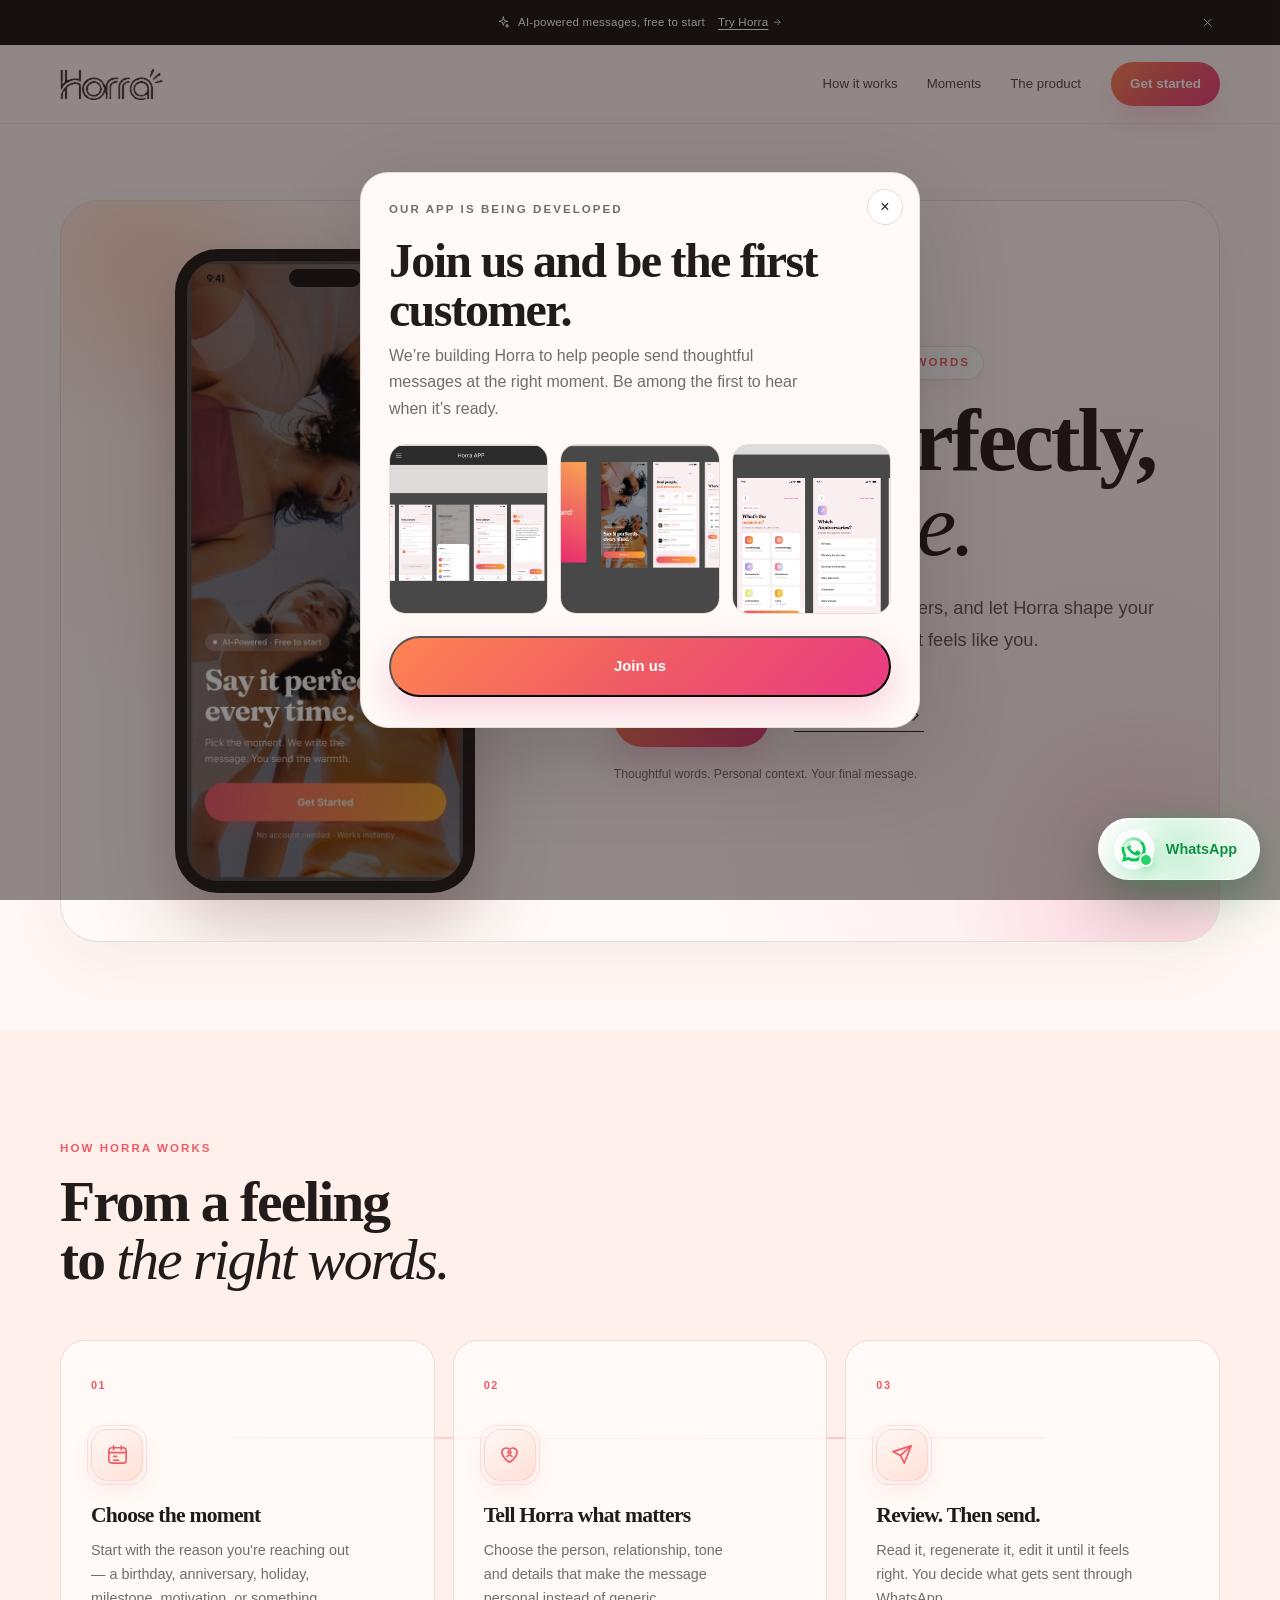
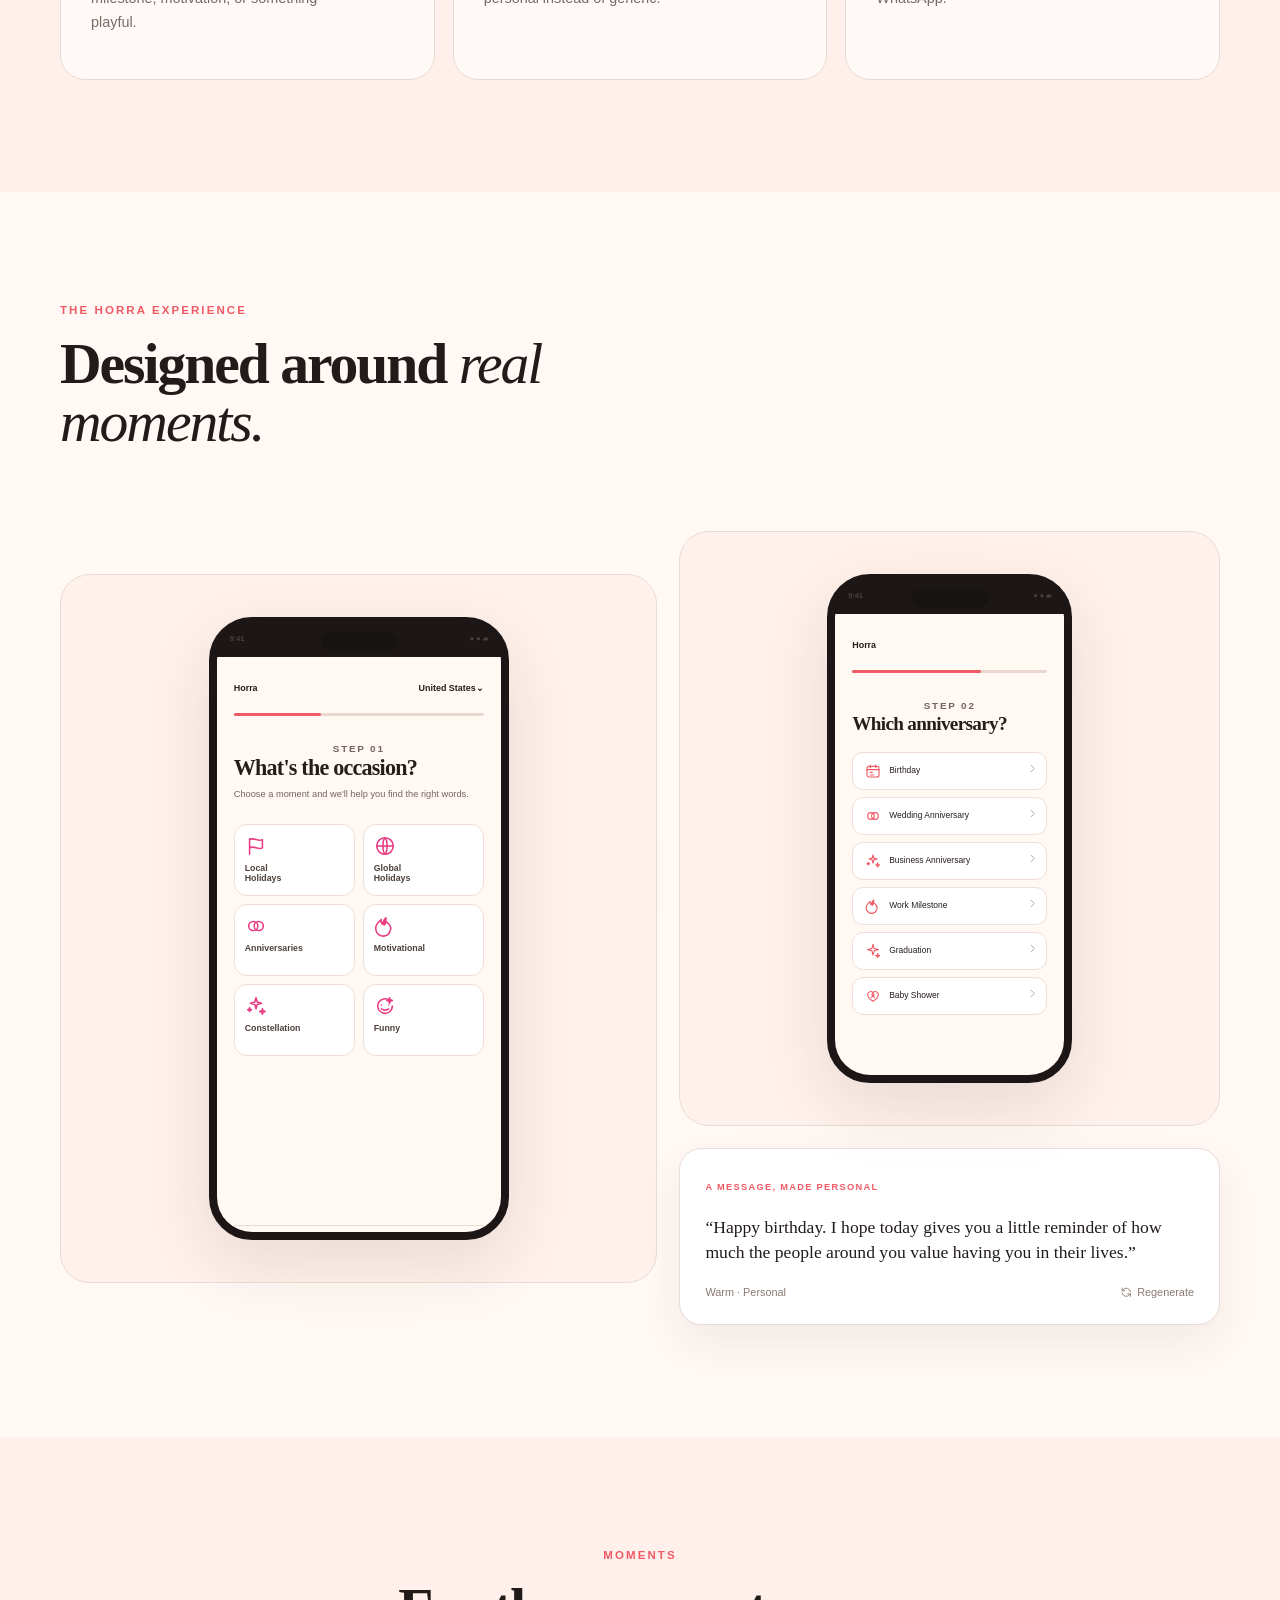
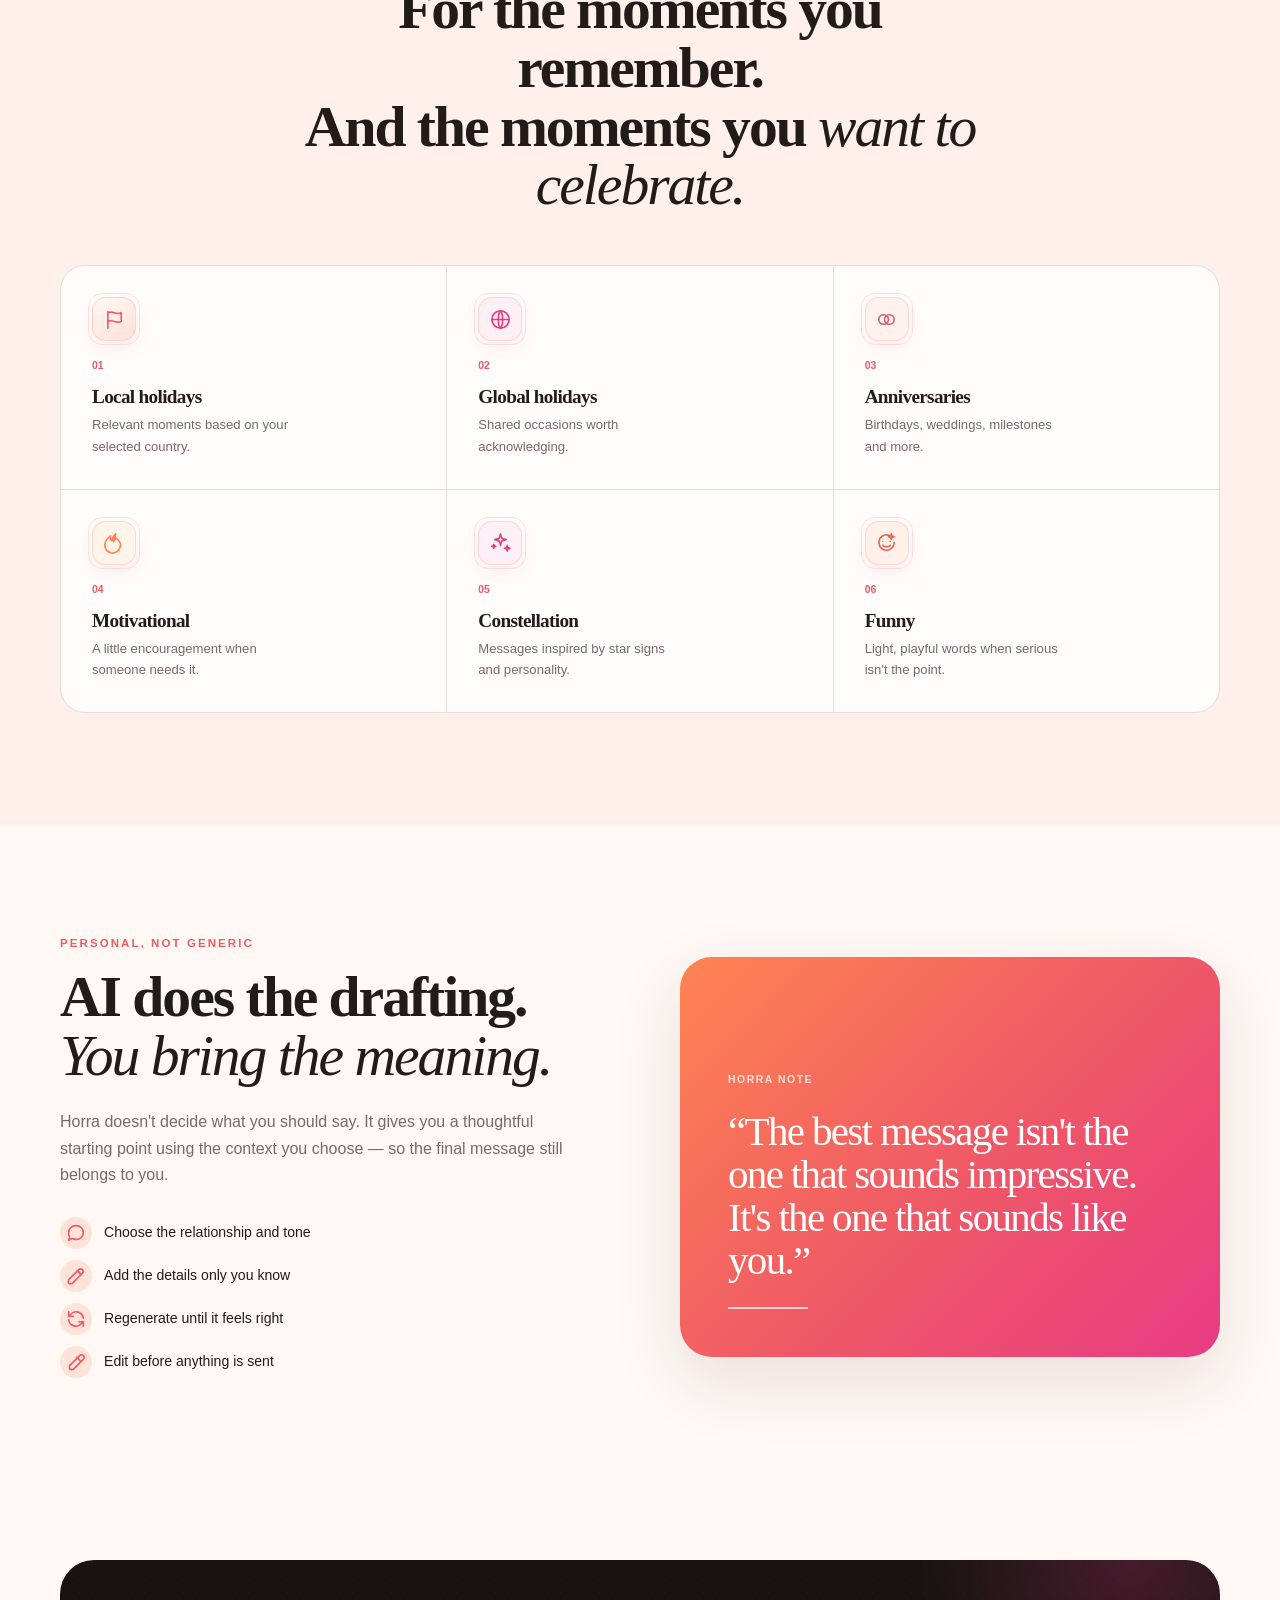
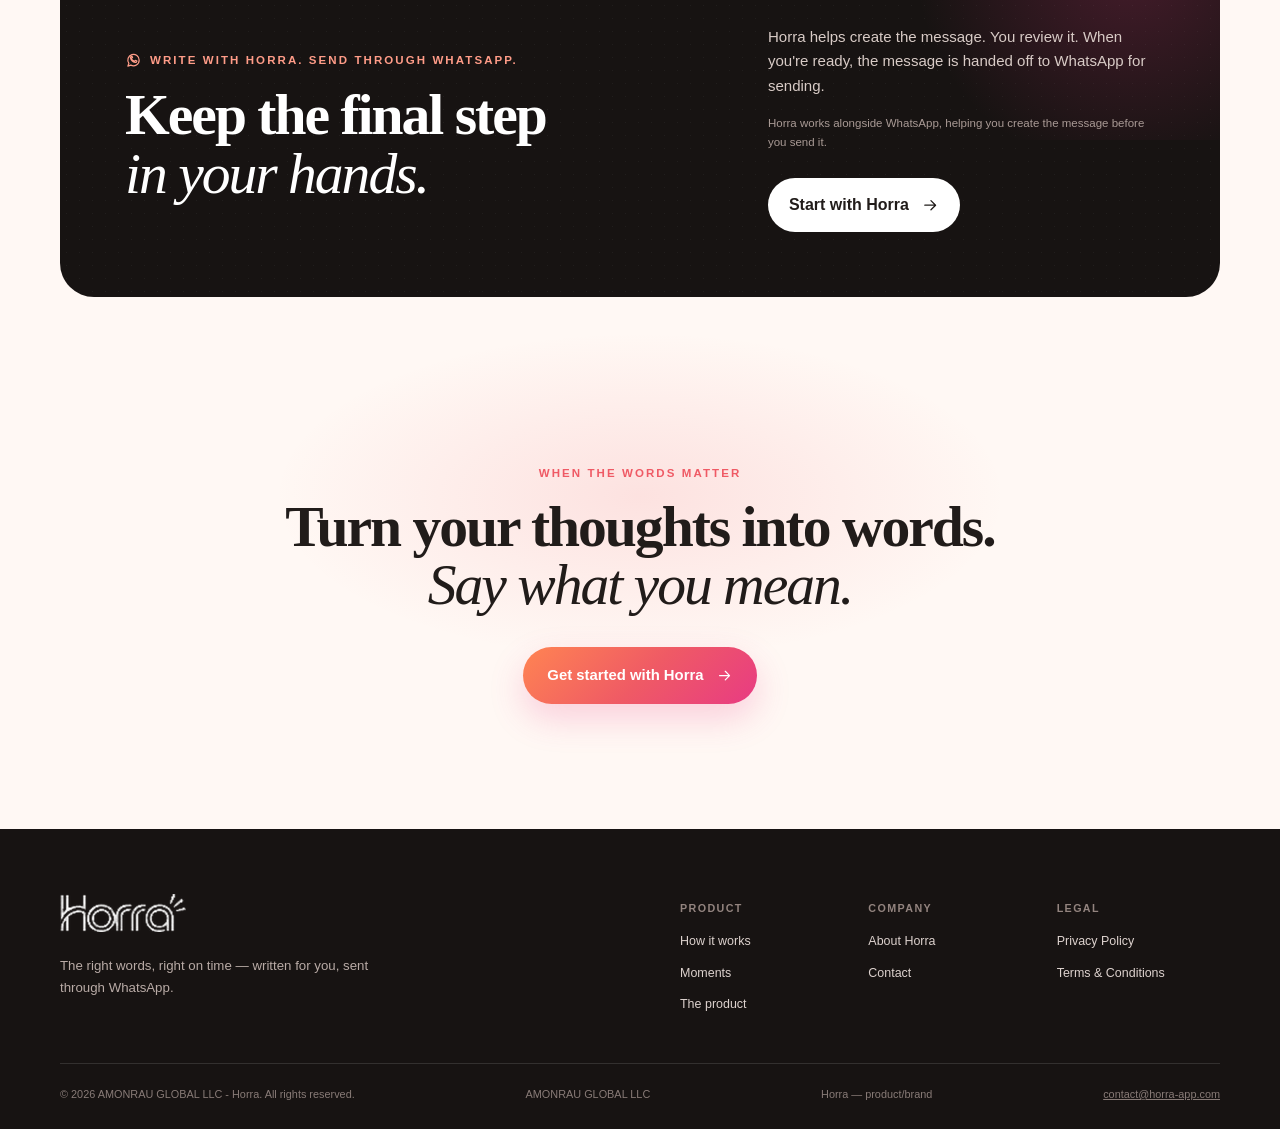
==== index.html @ 06d3b473 "Improve logo image quality" ====
<!doctype html>
<html lang="en">
<head>
  <meta charset="utf-8">
  <meta name="viewport" content="width=device-width, initial-scale=1">
  <title>Horra — Say it perfectly, every time.</title>
  <meta name="description" content="Horra helps you find the right words for meaningful moments. Pick the moment, tell Horra what matters, review your message, and send it through WhatsApp.">
  <meta name="theme-color" content="#fff7f3">
  <meta property="og:title" content="Horra — Say it perfectly, every time.">
  <meta property="og:description" content="Pick the moment. Tell Horra what matters. Get words that feel like you.">
  <meta property="og:type" content="website">
  <meta property="og:url" content="https://horraapp.com/">
  <meta property="og:image" content="https://horraapp.com/assets/horra-hero-screen.jpg">
  <meta property="og:image:alt" content="Horra app preview and brand logo">
  <meta name="twitter:card" content="summary_large_image">
  <meta name="twitter:title" content="Horra — Say it perfectly, every time.">
  <meta name="twitter:description" content="Pick the moment. Tell Horra what matters. Get words that feel like you.">
  <meta name="twitter:image" content="https://horraapp.com/assets/horra-hero-screen.jpg">
  <link rel="canonical" href="https://horraapp.com/">
  <link rel="icon" type="image/png" href="assets/horra-wordmark-dark@4x.png">
  <link rel="apple-touch-icon" href="assets/horra-wordmark-dark@4x.png">
  <link rel="stylesheet" href="styles.css">
</head>
<body>
  <a class="skip-link" href="#main">Skip to content</a>

  <svg class="icon-sprite" aria-hidden="true" focusable="false">
    <symbol id="icon-sparkle" viewBox="0 0 24 24"><path d="m12 2 1.7 6.3L20 10l-6.3 1.7L12 18l-1.7-6.3L4 10l6.3-1.7L12 2Z"/><path d="m19 16 .7 2.3L22 19l-2.3.7L19 22l-.7-2.3L16 19l2.3-.7L19 16Z"/></symbol>
    <symbol id="icon-arrow" viewBox="0 0 24 24"><path d="M5 12h13M13 6l6 6-6 6"/></symbol>
    <symbol id="icon-chevron" viewBox="0 0 24 24"><path d="m9 5 7 7-7 7"/></symbol>
    <symbol id="icon-calendar" viewBox="0 0 24 24"><rect x="3" y="5" width="18" height="16" rx="3"/><path d="M8 3v4M16 3v4M3 10h18M8 14h3M8 18h5"/></symbol>
    <symbol id="icon-heart-user" viewBox="0 0 24 24"><path d="M12 20S4 15.5 4 9.5A4.5 4.5 0 0 1 12 7a4.5 4.5 0 0 1 8 2.5C20 15.5 12 20 12 20Z"/><circle cx="12" cy="10" r="1.5"/><path d="M9.5 14c1.3-1.3 3.7-1.3 5 0"/></symbol>
    <symbol id="icon-send" viewBox="0 0 24 24"><path d="m21 3-7.2 18-3.8-8L2 9l19-6Z"/><path d="M10 13 21 3"/></symbol>
    <symbol id="icon-flag" viewBox="0 0 24 24"><path d="M5 21V4M5 5c5-3 9 3 14 0v9c-5 3-9-3-14 0"/></symbol>
    <symbol id="icon-globe" viewBox="0 0 24 24"><circle cx="12" cy="12" r="9"/><path d="M3 12h18M12 3c3 3 3 15 0 18M12 3c-3 3-3 15 0 18"/></symbol>
    <symbol id="icon-rings" viewBox="0 0 24 24"><circle cx="9" cy="12" r="5"/><circle cx="15" cy="12" r="5"/></symbol>
    <symbol id="icon-flame" viewBox="0 0 24 24"><path d="M13 3c1 4-3 5-2 8 1-1 2-2 2-4 4 3 6 6 5 9a8 8 0 0 1-16-2c0-3 2-6 6-9-1 3 0 4 1 5 1-2 1-4 4-7Z"/></symbol>
    <symbol id="icon-stars" viewBox="0 0 24 24"><path d="m12 3 1.3 4.7L18 9l-4.7 1.3L12 15l-1.3-4.7L6 9l4.7-1.3L12 3ZM19 15l.7 2.3L22 18l-2.3.7L19 21l-.7-2.3L16 18l2.3-.7L19 15ZM5 14l.6 1.4L7 16l-1.4.6L5 18l-.6-1.4L3 16l1.4-.6L5 14Z"/></symbol>
    <symbol id="icon-laugh" viewBox="0 0 24 24"><path d="M20 12a8 8 0 1 1-3-6.2"/><path d="M8 11h.01M16 11h.01M8 15c2 2 6 2 8 0"/><path d="m17 3 .7 2.3L20 6l-2.3.7L17 9l-.7-2.3L14 6l2.3-.7L17 3Z"/></symbol>
    <symbol id="icon-chat" viewBox="0 0 24 24"><path d="M20 11.5a7.5 7.5 0 0 1-8 7.5 8.5 8.5 0 0 1-4-.9L4 20l1.1-3.5A7.4 7.4 0 0 1 4 11.5 7.5 7.5 0 0 1 12 4a7.5 7.5 0 0 1 8 7.5Z"/></symbol>
    <symbol id="icon-pencil" viewBox="0 0 24 24"><path d="m4 16-.8 4.8L8 20l11-11a2.8 2.8 0 0 0-4-4L4 16Z"/><path d="m13.5 6.5 4 4"/></symbol>
    <symbol id="icon-refresh" viewBox="0 0 24 24"><path d="M20 11a8 8 0 0 0-14-4L4 9"/><path d="M4 4v5h5M4 13a8 8 0 0 0 14 4l2-2"/><path d="M20 20v-5h-5"/></symbol>
    <symbol id="icon-edit" viewBox="0 0 24 24"><path d="M5 20h4L20 9a2.8 2.8 0 0 0-4-4L5 16v4Z"/><path d="m13 7 4 4"/></symbol>
    <symbol id="icon-whatsapp" viewBox="0 0 24 24"><path d="M20 11.5a8 8 0 0 1-11.8 7L4 20l1.5-4A8 8 0 1 1 20 11.5Z"/><path d="M9 8.5c.3 2 2.5 4.2 4.5 4.5l1.3-1.2 2 1c-.2 1.3-1.1 2-2.2 2-3.7-.7-6.2-3.2-6.9-6.9 0-1.1.7-2 2-2.2l1 2L9 8.5Z"/></symbol>
    <symbol id="icon-x" viewBox="0 0 24 24"><path d="m6 6 12 12M18 6 6 18"/></symbol>
  </svg>

  <div class="announcement-bar" role="status">
    <div class="announcement-inner"><span><svg class="icon icon-small"><use href="#icon-sparkle"/></svg> AI-powered messages, free to start <a href="#start">Try Horra <svg class="icon icon-tiny"><use href="#icon-arrow"/></svg></a></span><button class="announcement-close" type="button" aria-label="Dismiss announcement"><svg class="icon"><use href="#icon-x"/></svg></button></div>
  </div>

  <header class="site-header">
    <div class="container nav-wrap">
      <a class="brand" href="index.html" aria-label="Horra home">
        <img class="brand-logo brand-logo-dark" src="assets/horra-wordmark-dark.png" srcset="assets/horra-wordmark-dark.png 1x, assets/horra-wordmark-dark@2x.png 2x, assets/horra-wordmark-dark@3x.png 3x, assets/horra-wordmark-dark@4x.png 4x" width="103" height="31" alt="Horra">
      </a>

      <nav class="desktop-nav" aria-label="Primary navigation">
        <a href="#how">How it works</a>
        <a href="#moments">Moments</a>
        <a href="#product">The product</a>
      </nav>

      <a class="button button-small button-primary" href="join.html" data-join-trigger="true">Get started</a>
      <button class="menu-button" type="button" aria-label="Open menu" aria-expanded="false" aria-controls="mobile-menu">
        <span></span><span></span><span></span>
      </button>
    </div>

    <div class="menu-scrim" aria-hidden="true"></div>
    <nav id="mobile-menu" class="mobile-menu" aria-label="Mobile navigation">
      <a href="#how"><svg class="icon"><use href="#icon-calendar"/></svg>How it works</a>
      <a href="#moments"><svg class="icon"><use href="#icon-stars"/></svg>Moments</a>
      <a href="#product"><svg class="icon"><use href="#icon-chat"/></svg>The product</a>
      <a href="about.html"><svg class="icon"><use href="#icon-heart-user"/></svg>About</a>
      <a href="assets/Horra_Privacy_Policy.pdf" target="_blank" rel="noopener" type="application/pdf"><svg class="icon"><use href="#icon-pencil"/></svg>Privacy</a>
      <a href="assets/Horra_Terms_and_Conditions.pdf" target="_blank" rel="noopener" type="application/pdf"><svg class="icon"><use href="#icon-edit"/></svg>Terms</a>
    </nav>
  </header>

  <main id="main">
    <section class="hero section">
      <div class="container hero-banner">
        <div class="hero-banner-screen reveal">
          <div class="hero-screen-wrap">
            <img
              class="hero-screen-image"
              src="assets/horra-hero-screen.jpg"
              alt="Horra app screen showing Say it perfectly, every time."
              width="260"
              height="584"
            >
          </div>
        </div>

        <div class="hero-banner-copy reveal">
          <p class="eyebrow eyebrow-pill"><svg class="icon icon-small"><use href="#icon-sparkle"/></svg>A BETTER WAY TO FIND THE RIGHT WORDS</p>
          <h1>Say it perfectly,<br><em>every time.</em></h1>
          <p class="hero-lede">Choose the moment, share what matters, and let Horra shape your thoughts into a personal message that feels like you.</p>
          <div class="hero-actions" id="start">
            <a class="button button-primary button-large" href="join.html" data-join-trigger="true">Get started <svg class="icon"><use href="#icon-arrow"/></svg></a>
            <a class="text-link" href="#how">See how it works <svg class="icon"><use href="#icon-chevron"/></svg></a>
          </div>
          <p class="microcopy">Thoughtful words. Personal context. Your final message.</p>
        </div>
      </div>
    </section>
<section id="how" class="how section section-soft">
      <div class="container">
        <div class="section-heading">
          <p class="eyebrow">HOW HORRA WORKS</p>
          <h2>From a feeling<br>to <em>the right words.</em></h2>
        </div>

        <div class="steps">
          <article class="step-card">
            <span class="step-number">01</span>
            <div class="step-icon"><svg class="icon"><use href="#icon-calendar"/></svg></div>
            <h3>Choose the moment</h3>
            <p>Start with the reason you're reaching out — a birthday, anniversary, holiday, milestone, motivation, or something playful.</p>
          </article>
          <article class="step-card">
            <span class="step-number">02</span>
            <div class="step-icon"><svg class="icon"><use href="#icon-heart-user"/></svg></div>
            <h3>Tell Horra what matters</h3>
            <p>Choose the person, relationship, tone and details that make the message personal instead of generic.</p>
          </article>
          <article class="step-card">
            <span class="step-number">03</span>
            <div class="step-icon"><svg class="icon"><use href="#icon-send"/></svg></div>
            <h3>Review. Then send.</h3>
            <p>Read it, regenerate it, edit it until it feels right. You decide what gets sent through WhatsApp.</p>
          </article>
        </div>
      </div>
    </section>

    <section id="product" class="product section">
      <div class="container">
        <div class="product-intro">
          <div>
            <p class="eyebrow">THE HORRA EXPERIENCE</p>
            <h2>Designed around <em>real moments.</em></h2>
          </div>
         
        </div>

        <div class="product-showcase">
          <div class="device-card device-card-large">
            <div class="phone phone-showcase">
              <div class="phone-top"><span>9:41</span><span>● ● ▰</span></div>
              <div class="app-screen">
                <div class="app-bar"><span>Horra</span><span>United States⌄</span></div>
                <div class="screen-progress"><i></i></div>
                <p class="screen-kicker">STEP 01</p>
                <h3>What's the occasion?</h3>
                <p class="screen-muted">Choose a moment and we'll help you find the right words.</p>
                <div class="occasion-grid">
                  <div><svg class="icon"><use href="#icon-flag"/></svg><strong>Local<br>Holidays</strong></div>
                  <div><svg class="icon"><use href="#icon-globe"/></svg><strong>Global<br>Holidays</strong></div>
                  <div><svg class="icon"><use href="#icon-rings"/></svg><strong>Anniversaries</strong></div>
                  <div><svg class="icon"><use href="#icon-flame"/></svg><strong>Motivational</strong></div>
                  <div><svg class="icon"><use href="#icon-stars"/></svg><strong>Constellation</strong></div>
                  <div><svg class="icon"><use href="#icon-laugh"/></svg><strong>Funny</strong></div>
                </div>
                <div class="app-bottom"><span>Messages</span><span>Reminders</span></div>
              </div>
            </div>
          </div>

          <div class="device-column">
            <div class="device-card">
              <div class="phone phone-small">
                <div class="phone-top"><span>9:41</span><span>● ● ▰</span></div>
                <div class="app-screen">
                  <div class="app-bar"><span>Horra</span></div>
                  <div class="screen-progress"><i style="width:66%"></i></div>
                  <p class="screen-kicker">STEP 02</p>
                  <h3>Which anniversary?</h3>
                  <div class="choice-list">
                    <div><span><svg class="icon"><use href="#icon-calendar"/></svg></span>Birthday <b><svg class="icon"><use href="#icon-chevron"/></svg></b></div>
                    <div><span><svg class="icon"><use href="#icon-rings"/></svg></span>Wedding Anniversary <b><svg class="icon"><use href="#icon-chevron"/></svg></b></div>
                    <div><span><svg class="icon"><use href="#icon-stars"/></svg></span>Business Anniversary <b><svg class="icon"><use href="#icon-chevron"/></svg></b></div>
                    <div><span><svg class="icon"><use href="#icon-flame"/></svg></span>Work Milestone <b><svg class="icon"><use href="#icon-chevron"/></svg></b></div>
                    <div><span><svg class="icon"><use href="#icon-sparkle"/></svg></span>Graduation <b><svg class="icon"><use href="#icon-chevron"/></svg></b></div>
                    <div><span><svg class="icon"><use href="#icon-heart-user"/></svg></span>Baby Shower <b><svg class="icon"><use href="#icon-chevron"/></svg></b></div>
                  </div>
                </div>
              </div>
            </div>

            <div class="message-card">
              <span class="message-label">A MESSAGE, MADE PERSONAL</span>
              <p>“Happy birthday. I hope today gives you a little reminder of how much the people around you value having you in their lives.”</p>
              <div class="message-footer"><span>Warm · Personal</span><button type="button" aria-label="Regenerate message"><svg class="icon"><use href="#icon-refresh"/></svg> Regenerate</button></div>
            </div>
          </div>
        </div>
      </div>
    </section>

    <section id="moments" class="moments section section-soft">
      <div class="container">
        <div class="section-heading centered">
          <p class="eyebrow">MOMENTS</p>
          <h2>For the moments you remember.<br>And the moments you <em>want to celebrate.</em></h2>
        </div>
        <div class="moment-grid">
          <article class="moment-card"><div class="moment-icon"><svg class="icon"><use href="#icon-flag"/></svg></div><span>01</span><h3>Local holidays</h3><p>Relevant moments based on your selected country.</p></article>
          <article class="moment-card"><div class="moment-icon"><svg class="icon"><use href="#icon-globe"/></svg></div><span>02</span><h3>Global holidays</h3><p>Shared occasions worth acknowledging.</p></article>
          <article class="moment-card"><div class="moment-icon"><svg class="icon"><use href="#icon-rings"/></svg></div><span>03</span><h3>Anniversaries</h3><p>Birthdays, weddings, milestones and more.</p></article>
          <article class="moment-card"><div class="moment-icon"><svg class="icon"><use href="#icon-flame"/></svg></div><span>04</span><h3>Motivational</h3><p>A little encouragement when someone needs it.</p></article>
          <article class="moment-card"><div class="moment-icon"><svg class="icon"><use href="#icon-stars"/></svg></div><span>05</span><h3>Constellation</h3><p>Messages inspired by star signs and personality.</p></article>
          <article class="moment-card"><div class="moment-icon"><svg class="icon"><use href="#icon-laugh"/></svg></div><span>06</span><h3>Funny</h3><p>Light, playful words when serious isn't the point.</p></article>
        </div>
      </div>
    </section>

    <section class="personal section">
      <div class="container personal-grid">
        <div class="personal-copy">
          <p class="eyebrow">PERSONAL, NOT GENERIC</p>
          <h2>AI does the drafting.<br><em>You bring the meaning.</em></h2>
          <p>Horra doesn't decide what you should say. It gives you a thoughtful starting point using the context you choose — so the final message still belongs to you.</p>
          <ul class="check-list">
            <li><svg class="icon"><use href="#icon-chat"/></svg>Choose the relationship and tone</li>
            <li><svg class="icon"><use href="#icon-pencil"/></svg>Add the details only you know</li>
            <li><svg class="icon"><use href="#icon-refresh"/></svg>Regenerate until it feels right</li>
            <li><svg class="icon"><use href="#icon-edit"/></svg>Edit before anything is sent</li>
          </ul>
        </div>
        <div class="quote-card">
          <span>HORRA NOTE</span>
          <blockquote>“The best message isn't the one that sounds impressive. It's the one that sounds like you.”</blockquote>
          <div class="quote-line"></div>
        </div>
      </div>
    </section>

    <section class="whatsapp section">
      <div class="container whatsapp-card">
        <div>
          <p class="eyebrow"><svg class="icon icon-small"><use href="#icon-whatsapp"/></svg>WRITE WITH HORRA. SEND THROUGH WHATSAPP.</p>
          <h2>Keep the final step<br><em>in your hands.</em></h2>
        </div>
        <div class="whatsapp-copy">
          <p>Horra helps create the message. You review it. When you're ready, the message is handed off to WhatsApp for sending.</p>
          <p class="small-note">Horra works alongside WhatsApp, helping you create the message before you send it.</p>
          <a class="button button-light" href="#start">Start with Horra <svg class="icon"><use href="#icon-arrow"/></svg></a>
        </div>
      </div>
    </section>
<section class="final-cta section">
      <div class="container">
        <p class="eyebrow">WHEN THE WORDS MATTER</p>
        <h2>Turn your thoughts into words.<br><em>Say what you mean.</em></h2>
        <a class="button button-primary button-large" href="join.html" data-join-trigger="true">Get started with Horra <svg class="icon"><use href="#icon-arrow"/></svg></a>
      </div>
    </section>
  </main>

  <div class="welcome-modal" aria-hidden="true">
    <div class="welcome-modal-panel" role="dialog" aria-modal="true" aria-labelledby="welcome-title">
      <button class="welcome-modal-close" type="button" aria-label="Close welcome popup">×</button>
      <p class="eyebrow">OUR APP IS BEING DEVELOPED</p>
      <h2 id="welcome-title">Join us and be the first customer.</h2>
      <p class="welcome-copy">We’re building Horra to help people send thoughtful messages at the right moment. Be among the first to hear when it’s ready.</p>
      <div class="welcome-gallery" aria-label="Horra app previews">
        <img src="assets/horra1.jpeg" alt="Horra app preview 1">
        <img src="assets/horra2.jpeg" alt="Horra app preview 2">
        <img src="assets/horra3.jpeg" alt="Horra app preview 3">
      </div>
      <button class="button button-primary button-large welcome-join-button" type="button">Join us</button>
    </div>
  </div>

  <div class="join-modal" aria-hidden="true">
    <div class="join-modal-panel" role="dialog" aria-modal="true" aria-labelledby="join-title">
      <button class="join-modal-close" type="button" aria-label="Close join form">×</button>
      <p class="eyebrow">JOIN US</p>
      <h2 id="join-title">Be the first to know</h2>
      <p>We will keep you informed as a Horra customer.</p>
      <form class="join-form" method="post">
        <div class="field-group">
          <label for="join-name">Name</label>
          <input id="join-name" name="name" type="text" placeholder="Your full name" required>
        </div>
        <div class="field-group">
          <label for="join-phone">Phone number</label>
          <input id="join-phone" name="phone" type="tel" placeholder="Your phone number" required>
        </div>
        <div class="field-group">
          <label for="join-message">Message</label>
          <textarea id="join-message" name="message" placeholder="Tell us what you'd like to know..." required></textarea>
        </div>
        <button class="button button-primary button-large join-submit" type="submit">Join us</button>
      </form>
      <div class="join-success" aria-live="polite"></div>
    </div>
  </div>

  <footer class="site-footer">
    <div class="container footer-top">
      <div class="footer-brand">
        <a class="brand brand-footer" href="index.html"><img class="brand-logo brand-logo-white" src="assets/horra-wordmark-white.png" srcset="assets/horra-wordmark-white.png 1x, assets/horra-wordmark-white@2x.png 2x, assets/horra-wordmark-white@3x.png 3x, assets/horra-wordmark-white@4x.png 4x" width="126" height="38" alt="Horra"></a>
        <p>The right words, right on time — written for you, sent through WhatsApp.</p>
      </div>
      <div class="footer-links">
        <div><b>Product</b><a href="#how">How it works</a><a href="#moments">Moments</a><a href="#product">The product</a></div>
        <div><b>Company</b><a href="about.html">About Horra</a><a href="contact.html">Contact</a></div>
        <div><b>Legal</b><a href="assets/Horra_Privacy_Policy.pdf" target="_blank" rel="noopener" type="application/pdf">Privacy Policy</a><a href="assets/Horra_Terms_and_Conditions.pdf" target="_blank" rel="noopener" type="application/pdf">Terms & Conditions</a></div>
      </div>
    </div>
    <div class="container footer-bottom">
      <span>© 2026 AMONRAU GLOBAL LLC - Horra. All rights reserved.</span>
      <span>AMONRAU GLOBAL LLC</span>
      <span>Horra — product/brand</span>
      <span><a href="mailto:contact@horra-app.com">contact@horra-app.com</a></span>
    </div>
  </footer>

  <script src="script.js"></script>
  <script src="whatsapp-button.js"></script>
</body>
</html>
---- styles.css ----
:root{
  --ink:#211c1a;
  --muted:#766b67;
  --cream:#fff8f4;
  --cream-2:#fff0eb;
  --paper:#fffdfb;
  --line:#eadbd4;
  --coral:#ef5a65;
  --pink:#e83b83;
  --orange:#ff8452;
  --deep:#171312;
  --serif:"Fraunces", Georgia, serif;
  --sans:"Inter", Arial, sans-serif;
  --display:"Poppins", Arial, sans-serif;
  --grad:linear-gradient(135deg,#ff8452 0%,#ef5a65 52%,#e83b83 100%);
  --shadow:0 24px 70px rgba(67,39,30,.11);
}
*{box-sizing:border-box}
html{scroll-behavior:smooth;overflow-x:clip}
body{margin:0;background:var(--cream);color:var(--ink);font-family:var(--sans);line-height:1.65;-webkit-font-smoothing:antialiased;overflow-x:hidden}
body.menu-open{overflow:hidden}
a{color:inherit}
button{font:inherit}
.container{width:min(1160px,calc(100% - 44px));margin:0 auto}
.section{padding:112px 0}
.eyebrow{margin:0 0 17px;color:var(--coral);font:600 .72rem/1.2 var(--display);letter-spacing:.18em}
h1,h2,h3{font-family:var(--serif);letter-spacing:-.035em}
h1,h2,p{margin-top:0}
h1{font-size:clamp(3.4rem,7vw,6.8rem);line-height:.95;font-weight:600;margin-bottom:28px}
h2{font-size:clamp(2.5rem,4.5vw,4.6rem);line-height:1.02;font-weight:600;margin-bottom:24px}
h3{font-size:1.35rem;line-height:1.1}
em{font-style:italic;font-weight:500}
.button{display:inline-flex;align-items:center;justify-content:center;gap:12px;border-radius:999px;text-decoration:none;font-weight:650;transition:transform .2s ease,box-shadow .2s ease}
.button:hover{transform:translateY(-2px)}
.button-primary{background:var(--grad);color:#fff;box-shadow:0 14px 35px rgba(232,59,131,.22)}
.button-small{padding:11px 19px;font-size:.84rem}
.button-large{padding:16px 24px;font-size:.93rem}
.button-light{background:#fff;color:var(--ink);padding:14px 21px;margin-top:14px}
.text-link{font-size:.9rem;text-decoration:none;border-bottom:1px solid var(--ink);padding-bottom:2px}
.microcopy{font-size:.76rem;color:var(--muted);margin-top:17px}

.site-header{position:sticky;top:0;z-index:50;background:rgba(255,248,244,.88);backdrop-filter:blur(16px);border-bottom:1px solid rgba(234,219,212,.7)}
.nav-wrap{height:78px;display:flex;align-items:center;justify-content:space-between;gap:30px}
.brand{display:inline-flex;align-items:center;gap:9px;text-decoration:none;font:700 1.25rem var(--display);letter-spacing:-.02em}
.brand-mark{width:29px;height:29px;border-radius:10px;background:var(--grad);display:grid;place-items:center;color:#fff;font:700 .9rem var(--display)}
.desktop-nav{display:flex;gap:29px;margin-left:auto}
.desktop-nav a,.mobile-menu a{font-size:.83rem;text-decoration:none;color:#554a46}
.desktop-nav a:hover{color:var(--pink)}
.menu-button{display:none;border:0;background:none;padding:7px;cursor:pointer}
.menu-button span{display:block;width:23px;height:2px;background:var(--ink);margin:4px}
.mobile-menu{display:none;padding:12px 22px 20px;border-top:1px solid var(--line)}
.mobile-menu a{display:block;padding:12px 0}

.hero{padding-top:95px;padding-bottom:105px;overflow:hidden}
.hero-grid{display:grid;grid-template-columns:1.02fr .98fr;gap:70px;align-items:center}
.hero-lede{font-size:1.14rem;line-height:1.75;max-width:580px;color:#615652}
.hero-actions{display:flex;align-items:center;gap:25px;flex-wrap:wrap;margin-top:32px}
.hero-visual{min-height:570px;position:relative;display:grid;place-items:center}
.phone{width:280px;aspect-ratio:9/18.7;border:8px solid #1c1716;border-radius:43px;background:#1c1716;box-shadow:var(--shadow);overflow:hidden;position:relative}
.phone:before{content:"";position:absolute;z-index:3;top:7px;left:50%;transform:translateX(-50%);width:76px;height:19px;border-radius:20px;background:#171312}
.phone-top{height:32px;padding:9px 13px 0;display:flex;justify-content:space-between;color:#4d403b;font:600 .46rem var(--sans);position:relative;z-index:4}
.app-screen{height:100%;background:#fff8f3;color:#251d1a;padding:18px 17px;position:relative}
.app-welcome{background:linear-gradient(180deg,#fff6f2,#ffe7df)}
.app-logo{width:43px;height:43px;border-radius:15px;background:var(--grad);color:#fff;display:grid;place-items:center;font:700 1.1rem var(--display);margin:16px auto 25px}
.screen-kicker{font:700 .48rem var(--display);letter-spacing:.18em;color:#a16b62;margin:0 0 8px;text-align:center}
.app-screen h2{font:600 1.5rem/1.05 var(--serif);letter-spacing:-.04em;text-align:center;margin:0 0 10px}
.app-screen p{font-size:.62rem;line-height:1.55;text-align:center;color:#766560;margin:0 auto}
.screen-photo-placeholder{height:150px;margin:21px -1px 15px;border-radius:25px;position:relative;overflow:hidden;background:linear-gradient(135deg,#ffd6c8,#f6a4a7 52%,#d8748e)}
.photo-shape{position:absolute;border-radius:50%;filter:blur(.2px)}
.photo-one{width:145px;height:145px;background:#f7c8b1;left:34px;top:34px;box-shadow:35px -15px 0 #d88989}
.photo-two{width:70px;height:70px;background:#f8dfc8;right:25px;top:27px}
.photo-caption{position:absolute;bottom:10px;left:12px;color:#fff;font-size:.46rem;letter-spacing:.08em;text-transform:uppercase}
.app-button{width:100%;border:0;background:var(--grad);color:#fff;border-radius:999px;padding:11px;font-size:.64rem;font-weight:700;margin-bottom:7px}
.app-welcome small{display:block;text-align:center;color:#9b8179;font-size:.46rem}
.float-note{position:absolute;background:#fff;border:1px solid var(--line);box-shadow:0 14px 35px rgba(67,39,30,.1);border-radius:14px;padding:11px 13px;font:700 .62rem var(--display);color:var(--coral)}
.float-note span{display:block;color:#766b67;font:500 .66rem var(--sans);margin-top:2px}
.note-one{left:4%;top:19%}.note-two{right:0;bottom:18%}

.statement{padding-top:95px;padding-bottom:95px;border-top:1px solid var(--line);border-bottom:1px solid var(--line)}
.statement-grid{display:grid;grid-template-columns:1.2fr .8fr;gap:80px;align-items:end}
.statement h2{font-size:clamp(2.4rem,4vw,4.15rem)}
.statement-copy{color:var(--muted);font-size:1.02rem;max-width:430px;margin:0 0 8px}

.section-soft{background:var(--cream-2)}
.section-heading{max-width:690px;margin-bottom:50px}
.section-heading.centered{text-align:center;margin-left:auto;margin-right:auto}
.steps{display:grid;grid-template-columns:repeat(3,1fr);gap:18px}
.step-card{background:rgba(255,253,251,.78);border:1px solid var(--line);border-radius:25px;padding:30px;min-height:300px;position:relative;transition:transform .2s ease,box-shadow .2s ease}
.step-card:hover{transform:translateY(-4px);box-shadow:0 20px 45px rgba(67,39,30,.08)}
.step-number{font:600 .68rem var(--display);letter-spacing:.14em;color:var(--coral)}
.step-icon{width:45px;height:45px;border-radius:15px;background:#fff1ec;display:grid;place-items:center;color:var(--pink);font-size:1.25rem;margin:38px 0 23px}
.step-card h3{margin:0 0 12px}.step-card p{color:var(--muted);font-size:.9rem;max-width:33ch}

.product-intro{display:grid;grid-template-columns:1fr .65fr;gap:80px;align-items:end;margin-bottom:55px}
.product-intro>p{color:var(--muted);font-size:.93rem;max-width:410px;margin-bottom:9px}
.product-showcase{display:grid;grid-template-columns:1.05fr .95fr;gap:22px;align-items:center}
.device-card{background:#fff1eb;border:1px solid var(--line);border-radius:30px;padding:42px;display:grid;place-items:center}
.device-card-large{min-height:690px}
.phone-showcase{width:300px}
.app-bar{display:flex;justify-content:space-between;align-items:center;font:700 .56rem var(--display);margin:8px 0 20px}
.screen-progress{height:3px;background:#ead8d0;border-radius:4px;margin-bottom:25px}
.screen-progress i{display:block;height:100%;width:35%;background:var(--coral);border-radius:4px}
.app-screen h3{text-align:left;font-size:1.38rem;margin:0 0 7px}
.screen-muted{text-align:left!important;font-size:.58rem!important;margin:0!important}
.occasion-grid{display:grid;grid-template-columns:1fr 1fr;gap:8px;margin-top:22px}
.occasion-grid div{min-height:72px;background:#fff;border:1px solid #f0dfd8;border-radius:13px;padding:10px;font-size:1rem;color:var(--pink)}
.occasion-grid strong{display:block;font:600 .55rem/1.15 var(--display);color:#4e403b;margin-top:6px}
.app-bottom{position:absolute;left:17px;right:17px;bottom:18px;border-top:1px solid #eadbd4;padding-top:11px;display:flex;justify-content:space-around;font:600 .48rem var(--display);color:#806e68}
.device-column{display:grid;gap:22px}
.phone-small{width:245px}
.phone-small .app-screen h3{font-size:1.2rem}
.choice-list{margin-top:17px;display:grid;gap:7px}
.choice-list div{background:#fff;border:1px solid #efdfd8;border-radius:11px;padding:10px 9px;font-size:.53rem;display:grid;grid-template-columns:22px 1fr 10px;align-items:center;gap:5px}
.choice-list span{font-size:.85rem}.choice-list b{color:#aa9188}
.message-card{background:#fff;border:1px solid var(--line);border-radius:22px;padding:23px 25px;box-shadow:0 18px 45px rgba(67,39,30,.07)}
.message-label{font:700 .58rem var(--display);letter-spacing:.14em;color:var(--coral)}
.message-card p{font:500 1.1rem/1.45 var(--serif);margin:16px 0 18px}
.message-footer{display:flex;justify-content:space-between;color:#8b7a73;font-size:.68rem}

.moment-grid{display:grid;grid-template-columns:repeat(3,1fr);gap:1px;background:var(--line);border:1px solid var(--line);overflow:hidden;border-radius:25px}
.moment-grid article{background:var(--paper);padding:31px;min-height:190px}
.moment-grid span{font:700 .65rem var(--display);color:var(--coral)}
.moment-grid h3{margin:28px 0 7px;font-size:1.2rem}
.moment-grid p{margin:0;color:var(--muted);font-size:.82rem;max-width:28ch}

.personal-grid{display:grid;grid-template-columns:1fr 1fr;gap:80px;align-items:center}
.personal-copy>p:not(.eyebrow){color:var(--muted);max-width:520px}
.check-list{list-style:none;padding:0;margin:28px 0 0;display:grid;gap:11px}
.check-list li{font-size:.88rem;display:flex;gap:12px;align-items:center}
.check-list li:before{content:"✓";width:22px;height:22px;border-radius:50%;display:grid;place-items:center;background:#ffe2d8;color:var(--coral);font-size:.7rem}
.quote-card{background:var(--grad);color:#fff;border-radius:32px;padding:48px;min-height:400px;display:flex;flex-direction:column;justify-content:flex-end;box-shadow:var(--shadow)}
.quote-card span{font:700 .65rem var(--display);letter-spacing:.15em;opacity:.78}
.quote-card blockquote{font:500 clamp(1.9rem,3.2vw,3.1rem)/1.05 var(--serif);letter-spacing:-.04em;margin:25px 0}
.quote-line{width:80px;height:2px;background:rgba(255,255,255,.7)}

.whatsapp{padding-top:70px;padding-bottom:70px}
.whatsapp-card{background:var(--deep);color:#fff;border-radius:34px;padding:65px;display:grid;grid-template-columns:1fr .7fr;gap:90px;align-items:center}
.whatsapp-card .eyebrow{color:#ff9c88}
.whatsapp-card h2{margin-bottom:0}
.whatsapp-copy p{color:#d8cbc6;font-size:.94rem}
.whatsapp-copy .small-note{font-size:.72rem;color:#a99a95}
.trust-grid{display:grid;grid-template-columns:1fr .85fr;gap:100px;align-items:start}
.trust-points{display:grid;border-top:1px solid var(--line)}
.trust-points div{padding:20px 0;border-bottom:1px solid var(--line);display:grid;gap:4px}
.trust-points strong{font-family:var(--serif);font-size:1.18rem}.trust-points span{font-size:.8rem;color:var(--muted)}
.final-cta{text-align:center;padding-top:100px;padding-bottom:125px}
.final-cta h2{max-width:800px;margin:0 auto 32px}

.site-footer{background:var(--deep);color:#fff;padding:65px 0 25px}
.footer-top{display:grid;grid-template-columns:1fr 1fr;gap:80px;padding-bottom:48px;border-bottom:1px solid rgba(255,255,255,.12)}
.brand-footer{color:#fff}.footer-brand p{color:#b9aba6;max-width:320px;font-size:.83rem;margin-top:15px}
.footer-links{display:grid;grid-template-columns:repeat(3,1fr);gap:25px}
.footer-links b{font:600 .67rem var(--display);letter-spacing:.13em;text-transform:uppercase;color:#93847f}
.footer-links a{display:block;color:#ddd2ce;text-decoration:none;font-size:.78rem;margin-top:11px}
.footer-links a:hover{color:#fff}
.footer-bottom{display:flex;justify-content:space-between;gap:20px;padding-top:22px;color:#887b77;font-size:.68rem}

.welcome-modal,.join-modal{position:fixed;inset:0;background:rgba(24,16,15,.48);display:flex;align-items:center;justify-content:center;padding:24px;opacity:0;visibility:hidden;pointer-events:none;transition:opacity .2s ease,visibility .2s ease;z-index:120}
.welcome-modal.is-open,.join-modal.is-open{opacity:1;visibility:visible;pointer-events:auto}
.welcome-modal-panel,.join-modal-panel{width:min(560px,100%);max-height:90vh;overflow-y:auto;background:#fffaf7;border:1px solid var(--line);border-radius:28px;box-shadow:0 30px 90px rgba(24,16,15,.2);padding:30px 28px;position:relative}
.welcome-modal-close,.join-modal-close{position:absolute;top:16px;right:16px;width:36px;height:36px;border-radius:50%;border:1px solid var(--line);background:#fff;color:var(--ink);display:grid;place-items:center;cursor:pointer}
.welcome-modal h2,.join-modal h2{font-size:clamp(2rem,4vw,3rem);margin:10px 0 8px}
.welcome-modal p,.join-modal p{margin:0 0 20px;color:var(--muted)}
.welcome-copy{max-width:46ch}
.welcome-gallery{display:grid;grid-template-columns:repeat(3,1fr);gap:12px;margin:22px 0 22px}
.welcome-gallery img{display:block;width:100%;height:170px;object-fit:cover;border-radius:16px;border:1px solid var(--line)}
.welcome-join-button{width:100%}
.join-form{display:grid;gap:16px}
.field-group{display:grid;gap:8px}
.field-group label{font-weight:600;font-size:.82rem;color:#453c39}
.field-group input,.field-group textarea{width:100%;padding:14px 15px;border:1px solid var(--line);border-radius:14px;background:#fff;font:inherit;font-size:16px;color:var(--ink);resize:vertical}
.field-group textarea{min-height:120px}
.join-submit{margin-top:8px;border:0;cursor:pointer}
.join-success{display:none;margin-top:18px;padding:12px 14px;border-radius:12px;background:#ecfdf5;color:#0b7a4a;border:1px solid #b9ebcd;font-weight:600}
.join-success.is-visible{display:block}
.join-page{padding:70px 0 80px}
.join-shell{max-width:760px;margin:0 auto;padding:28px 28px 18px;border:1px solid var(--line);background:rgba(255,255,255,.7);border-radius:30px;box-shadow:0 16px 45px rgba(67,39,30,.07)}
.join-shell h1{margin-bottom:14px}
.join-shell .lead{font-size:1.06rem;color:var(--muted);margin-bottom:28px}
.join-page .join-form{margin-top:10px}
@media(max-width:600px){
  .welcome-modal,.join-modal{padding:12px}
  .welcome-modal-panel,.join-modal-panel{width:min(100%, 100%);padding:22px 16px;border-radius:22px;max-height:86vh}
  .welcome-modal-close,.join-modal-close{top:12px;right:12px}
  .welcome-modal h2,.join-modal h2{font-size:2.1rem;line-height:1.08}
  .welcome-copy{max-width:none}
  .welcome-gallery{grid-template-columns:1fr}
  .welcome-gallery img{height:180px}
  .field-group input,.field-group textarea{font-size:16px}
}

.skip-link{position:fixed;left:12px;top:-60px;background:#fff;padding:10px 14px;z-index:100;border-radius:10px}.skip-link:focus{top:12px}
.reveal{animation:rise .75s ease both}@keyframes rise{from{opacity:0;transform:translateY(18px)}to{opacity:1;transform:none}}
@media(prefers-reduced-motion:reduce){html{scroll-behavior:auto}.reveal{animation:none}.button,.step-card{transition:none}}
@media(max-width:900px){
  .desktop-nav{display:none}.menu-button{display:block}
  .nav-wrap>.button{margin-left:auto}.mobile-menu.open{display:block}
  .hero-grid,.statement-grid,.personal-grid,.trust-grid,.product-showcase,.product-intro,.whatsapp-card,.footer-top{grid-template-columns:1fr}
  .hero-grid{gap:45px}.hero-visual{min-height:510px}
  .statement-grid,.trust-grid{gap:35px}.product-intro{gap:10px}
  .steps{grid-template-columns:1fr}
  .step-card{min-height:auto}.moment-grid{grid-template-columns:1fr 1fr}
  .whatsapp-card{gap:30px;padding:45px}
  .footer-links{grid-template-columns:repeat(3,1fr)}
}
@media(max-width:600px){
  .container{width:min(100% - 30px,1160px)}
  .section{padding:78px 0}
  .nav-wrap{height:68px}.nav-wrap>.button{display:none}
  h1{font-size:clamp(3rem,16vw,4.3rem)}
  h2{font-size:clamp(2.35rem,12vw,3.3rem)}
  .hero{padding-top:62px}.hero-grid{gap:15px}
  .hero-visual{min-height:455px}.phone-hero{width:250px}
  .float-note{display:none}
  .moment-grid{grid-template-columns:1fr}
  .product-showcase{gap:16px}.device-card{padding:25px}.device-card-large{min-height:590px}
  .phone-showcase{width:265px}.phone-small{width:225px}
  .device-column{justify-items:center}
  .message-card{width:100%}
  .whatsapp-card{border-radius:25px;padding:34px 25px}
  .footer-links{grid-template-columns:1fr 1fr}.footer-bottom{display:grid}
}

/* REAL HORRA HERO SCREEN — supplied product UI, not generated artwork */
.hero-visual{display:flex;justify-content:center;align-items:center;min-height:0}
.hero-screen-wrap{position:relative;width:min(330px,72%);padding:13px;border-radius:42px;background:#1b1716;box-shadow:0 32px 85px rgba(49,30,25,.18)}
.hero-screen-wrap:before{content:"";position:absolute;z-index:2;top:21px;left:50%;transform:translateX(-50%);width:70px;height:18px;border-radius:20px;background:#171312}
.hero-screen-image{display:block;width:100%;height:auto;border-radius:31px}
@media(max-width:900px){
  .hero-screen-wrap{width:min(290px,68vw)}
}
@media(max-width:600px){
  .hero-screen-wrap{width:min(270px,72vw);border-radius:34px;padding:10px}
  .hero-screen-image{border-radius:26px}
}

/* HERO BANNER — real supplied Horra screen + editorial copy */
.hero{padding-top:76px;padding-bottom:88px}
.hero-banner{
  min-height:650px;
  display:grid;
  grid-template-columns:minmax(360px,.86fr) minmax(420px,1.14fr);
  gap:82px;
  align-items:center;
  padding:48px 58px;
  border:1px solid var(--line);
  border-radius:38px;
  background:
    radial-gradient(circle at 15% 20%,rgba(255,132,82,.10),transparent 32%),
    radial-gradient(circle at 90% 80%,rgba(232,59,131,.08),transparent 35%),
    #fffaf7;
  overflow:hidden;
}
.hero-banner-screen{
  display:flex;
  justify-content:center;
  align-items:center;
  min-height:560px;
}
.hero-banner-copy{max-width:650px}
.hero-banner-copy h1{margin-bottom:25px}
.hero-banner-copy .hero-lede{max-width:590px}
.hero-banner-copy .hero-actions{margin-top:34px}
.hero-screen-wrap{
  position:relative;
  width:min(300px,78%);
  padding:12px;
  border-radius:43px;
  background:#1b1716;
  box-shadow:0 35px 90px rgba(49,30,25,.20);
}
.hero-screen-wrap:before{
  content:"";
  position:absolute;
  z-index:2;
  top:20px;
  left:50%;
  transform:translateX(-50%);
  width:72px;
  height:18px;
  border-radius:20px;
  background:#171312;
}
.hero-screen-image{
  display:block;
  width:100%;
  height:auto;
  border-radius:31px;
}
@media(max-width:900px){
  .hero-banner{
    grid-template-columns:1fr;
    gap:35px;
    padding:45px 32px 52px;
    text-align:center;
  }
  .hero-banner-screen{order:2;min-height:0}
  .hero-banner-copy{order:1;margin:auto}
  .hero-banner-copy .hero-lede{margin-left:auto;margin-right:auto}
  .hero-banner-copy .hero-actions{justify-content:center}
  .hero-banner-copy .microcopy{text-align:center}
}
@media(max-width:600px){
  .hero{padding-top:35px;padding-bottom:65px}
  .hero-banner{
    width:calc(100% - 30px);
    padding:34px 20px 38px;
    border-radius:28px;
    gap:22px;
  }
  .hero-banner-screen{min-height:0}
  .hero-screen-wrap{width:min(265px,72vw);padding:10px;border-radius:34px}
  .hero-screen-image{border-radius:26px}
}

/* Official Horra wordmark — extracted from the supplied first-screen logo */
.brand-logo{display:block;width:106px;height:32px;object-fit:contain}
.brand-logo-dark{width:103px;height:31px}
.brand-logo-white{width:113px;height:34px}
.brand:has(.brand-logo){gap:0}
.brand-footer .brand-logo-white{width:126px;height:38px}

/* Premium landing system */
:root{--glow:rgba(239,90,101,.22);--ease:cubic-bezier(.22,1,.36,1)}
.icon-sprite{position:absolute;width:0;height:0;overflow:hidden}
.icon{width:1.15em;height:1.15em;display:inline-block;flex:0 0 auto;fill:none;stroke:currentColor;stroke-width:1.7;stroke-linecap:round;stroke-linejoin:round;vertical-align:-.2em}
.icon-small{width:1.1em;height:1.1em;vertical-align:-.18em}.icon-tiny{width:.9em;height:.9em}
.button .icon{transition:transform .2s var(--ease)}.button:hover .icon{transform:translateX(3px)}
.announcement-bar{position:relative;z-index:60;padding:9px 16px;background:var(--deep);color:#fff;font:500 .72rem var(--display);letter-spacing:.02em;transition:opacity .25s ease,transform .25s ease}
.announcement-bar.is-dismissed{opacity:0;transform:translateY(-100%);pointer-events:none;position:absolute;width:100%}
.announcement-inner{width:min(1160px,100%);min-height:27px;margin:auto;display:flex;align-items:center;justify-content:center;position:relative}
.announcement-inner>span{display:flex;align-items:center;gap:8px}.announcement-inner>.icon{color:var(--orange)}
.announcement-inner a{display:inline-flex;align-items:center;gap:4px;color:#fff;text-underline-offset:3px;margin-left:5px}.announcement-close{position:absolute;right:0;border:0;background:none;color:#fff;padding:6px;cursor:pointer;border-radius:50%}.announcement-close:hover{background:rgba(255,255,255,.12)}
.site-header{transition:box-shadow .25s ease,background .25s ease}.site-header.scrolled{background:rgba(255,248,244,.96);box-shadow:0 12px 36px rgba(67,39,30,.12)}.site-header.scrolled .nav-wrap{height:68px}.site-header.scrolled .brand-logo-dark{width:90px;height:27px}
.brand-logo{transition:height .25s var(--ease)}
.menu-button{position:relative;width:44px;height:44px;border-radius:50%;z-index:82}.menu-button span{position:absolute;left:10px;width:24px;margin:0;transition:transform .22s var(--ease),opacity .18s ease}.menu-button span:nth-child(1){top:14px}.menu-button span:nth-child(2){top:21px}.menu-button span:nth-child(3){top:28px}.menu-button[aria-expanded="true"] span:nth-child(1){transform:translateY(7px) rotate(45deg)}.menu-button[aria-expanded="true"] span:nth-child(2){opacity:0;transform:scaleX(.4)}.menu-button[aria-expanded="true"] span:nth-child(3){transform:translateY(-7px) rotate(-45deg)}
.menu-scrim{position:fixed;inset:0;background:rgba(23,19,18,.28);backdrop-filter:blur(5px);opacity:0;visibility:hidden;transition:opacity .25s ease,visibility .25s ease;z-index:70}.site-header:has(.mobile-menu.open) .menu-scrim{opacity:1;visibility:visible}.mobile-menu{position:fixed;z-index:80;top:0;right:0;width:min(380px,88vw);height:calc(100dvh + 28px);padding:112px 30px max(68px,calc(42px + env(safe-area-inset-bottom)));background:rgba(255,253,251,.96);backdrop-filter:blur(22px);border:0;box-shadow:-18px 0 60px rgba(67,39,30,.15);transform:translateX(110%);display:flex;flex-direction:column;gap:7px;opacity:0;visibility:hidden;pointer-events:none;overflow-y:auto;overscroll-behavior:contain;transition:transform .35s var(--ease),opacity .25s ease,visibility .25s ease}.mobile-menu.open{display:flex;transform:none;opacity:1;visibility:visible;pointer-events:auto}.mobile-menu a{display:flex;align-items:center;gap:14px;min-height:56px;padding:15px 13px;border-radius:15px;font:600 1rem var(--display);color:var(--ink);opacity:0;transform:translateY(10px);transition:background .2s ease,opacity .3s ease,transform .3s ease}.mobile-menu.open a{opacity:1;transform:none}.mobile-menu.open a:nth-child(2){transition-delay:40ms}.mobile-menu.open a:nth-child(3){transition-delay:80ms}.mobile-menu.open a:nth-child(4){transition-delay:120ms}.mobile-menu.open a:nth-child(5){transition-delay:160ms}.mobile-menu.open a:nth-child(6){transition-delay:200ms}.mobile-menu a:hover{background:var(--cream-2);color:var(--pink)}.mobile-menu a .icon{width:20px;height:20px;color:var(--coral);padding:3px;background:#fff0eb;border-radius:7px;box-sizing:content-box}
.eyebrow-pill{width:max-content;max-width:100%;display:inline-flex;align-items:center;gap:8px;padding:9px 13px;border:1px solid rgba(239,90,101,.22);border-radius:999px;background:rgba(255,255,255,.68);box-shadow:0 8px 25px rgba(239,90,101,.08)}
.hero-banner{position:relative;isolation:isolate;box-shadow:0 18px 60px rgba(67,39,30,.05)}.hero-banner:before,.hero-banner:after{content:"";position:absolute;z-index:-1;border-radius:50%;filter:blur(8px);pointer-events:none}.hero-banner:before{width:370px;height:370px;left:-110px;top:-130px;background:radial-gradient(circle,rgba(255,132,82,.22),transparent 68%);animation:drift 13s ease-in-out infinite}.hero-banner:after{width:430px;height:430px;right:-160px;bottom:-180px;background:radial-gradient(circle,rgba(232,59,131,.16),transparent 68%);animation:drift 17s ease-in-out -4s infinite reverse}.hero-screen-wrap{animation:phone-float 6s ease-in-out infinite;box-shadow:0 35px 90px rgba(49,30,25,.2),0 22px 40px rgba(239,90,101,.12)}
@keyframes drift{50%{transform:translate(32px,22px) scale(1.08)}}@keyframes phone-float{50%{transform:translateY(-8px)}}
.steps{position:relative;isolation:isolate}.steps:before{content:"";position:absolute;z-index:-1;left:15%;right:15%;top:97px;height:2px;background:linear-gradient(90deg,var(--orange),var(--pink));opacity:.25}.step-card{transition:transform .25s var(--ease),box-shadow .25s ease,border-color .25s ease}.step-card:after{content:"";position:absolute;inset:-1px;border-radius:26px;padding:1px;background:var(--grad);-webkit-mask:linear-gradient(#000 0 0) content-box,linear-gradient(#000 0 0);-webkit-mask-composite:xor;mask-composite:exclude;opacity:0;transition:opacity .25s ease}.step-card:hover{transform:translateY(-7px);border-color:transparent;box-shadow:0 24px 50px rgba(67,39,30,.12),0 0 28px var(--glow)}.step-card:hover:after{opacity:1}.step-number{position:relative;z-index:1}.step-icon,.moment-icon{position:relative;z-index:1;display:grid;place-items:center;color:var(--coral);background:linear-gradient(145deg,#fff8f4,#ffe0d7);border:1px solid rgba(239,90,101,.18);box-shadow:0 8px 20px rgba(239,90,101,.1)}.step-icon{width:52px;height:52px;border-radius:17px;margin:31px 0 23px}.step-icon:before,.moment-icon:before{content:"";position:absolute;inset:-5px;border:1px solid rgba(239,90,101,.16);border-radius:inherit;z-index:-1}.step-icon .icon,.moment-icon .icon{width:23px;height:23px;transition:transform .25s var(--ease)}.step-card:hover .step-icon .icon,.moment-card:hover .moment-icon .icon{transform:scale(1.08) rotate(-4deg)}
.product-showcase{position:relative}.product-showcase:before{content:"";position:absolute;z-index:-1;width:400px;height:400px;left:18%;top:18%;background:radial-gradient(circle,rgba(239,90,101,.14),transparent 68%);filter:blur(12px)}.occasion-grid div{display:flex;flex-direction:column;align-items:flex-start;gap:0}.occasion-grid .icon{width:22px;height:22px}.choice-list span{display:grid;place-items:center;color:var(--coral)}.choice-list span .icon{width:16px;height:16px}.choice-list b .icon{width:11px;height:11px}.message-card{box-shadow:0 18px 45px rgba(67,39,30,.07),inset 0 1px 0 rgba(255,255,255,.8)}.message-footer button{border:0;background:none;padding:0;color:inherit;cursor:pointer;font:inherit;display:inline-flex;align-items:center;gap:5px}.message-footer button .icon{transition:transform .4s var(--ease)}.message-footer button:hover .icon{transform:rotate(180deg);color:var(--coral)}
.moment-grid{background:var(--line)}.moment-card{position:relative;transition:transform .25s var(--ease),box-shadow .25s ease;z-index:0}.moment-card:hover{z-index:1;transform:translateY(-5px);box-shadow:0 16px 34px rgba(67,39,30,.13)}.moment-icon{width:44px;height:44px;border-radius:14px;margin-bottom:19px}.moment-card>span{display:block}.moment-card h3{margin:15px 0 7px}.moment-card:nth-child(2) .moment-icon{color:var(--pink);background:#fff0f5}.moment-card:nth-child(3) .moment-icon{color:#d85b70;background:#fff2ed}.moment-card:nth-child(4) .moment-icon{color:var(--orange);background:#fff4e9}.moment-card:nth-child(5) .moment-icon{color:#d94680;background:#fff0f7}.moment-card:nth-child(6) .moment-icon{color:#e76858;background:#fff1e9}
.check-list li:before{display:none}.check-list li{min-height:25px}.check-list li>.icon{width:22px;height:22px;padding:5px;box-sizing:content-box;border-radius:50%;background:#ffe2d8;color:var(--coral);stroke-width:1.8}
.whatsapp-card{position:relative;isolation:isolate;overflow:hidden}.whatsapp-card:before{content:"";position:absolute;width:520px;height:360px;right:-170px;top:-180px;background:radial-gradient(circle,rgba(232,59,131,.22),transparent 68%);z-index:-1;animation:drift 16s ease-in-out infinite}.whatsapp-card:after{content:"";position:absolute;inset:0;opacity:.045;background-image:radial-gradient(#fff .7px,transparent .7px);background-size:13px 13px;z-index:-1}.whatsapp-card .eyebrow{display:flex;align-items:center;gap:8px}.whatsapp-card .eyebrow .icon{width:17px;height:17px}.final-cta{position:relative;isolation:isolate}.final-cta:before{content:"";position:absolute;z-index:-1;left:50%;top:28%;width:min(760px,90vw);height:340px;transform:translate(-50%,-50%);background:radial-gradient(ellipse,rgba(239,90,101,.14),transparent 68%);pointer-events:none}.button-primary:hover{box-shadow:0 18px 42px rgba(232,59,131,.34),0 0 30px rgba(255,132,82,.17);transform:translateY(-3px) scale(1.015)}
.reveal,.reveal-stagger,.section-heading,.product-intro,.moment-card,.personal-copy,.quote-card,.whatsapp-card,.final-cta{opacity:0;transform:translateY(18px);transition:opacity .7s var(--ease),transform .7s var(--ease)}.is-visible{opacity:1;transform:none}.reveal-stagger:nth-child(2),.moment-card:nth-child(2){transition-delay:70ms}.reveal-stagger:nth-child(3),.moment-card:nth-child(3){transition-delay:140ms}.moment-card:nth-child(4){transition-delay:210ms}.moment-card:nth-child(5){transition-delay:280ms}.moment-card:nth-child(6){transition-delay:350ms}
*:focus-visible{outline:3px solid rgba(232,59,131,.5);outline-offset:3px}
@media(max-width:900px){.steps:before{display:none}.menu-button{display:block}.mobile-menu{display:flex}.announcement-inner{padding-right:26px}}
@media(max-width:600px){.announcement-bar{font-size:.62rem;padding:8px 11px}.announcement-inner>span{white-space:nowrap;overflow:hidden;text-overflow:ellipsis}.announcement-inner a{flex:0 0 auto}.announcement-close{right:-4px}.eyebrow-pill{font-size:.62rem}.hero-screen-wrap{animation:none}.steps{gap:16px}.mobile-menu{width:min(405px,92vw);height:calc(100dvh + 44px);padding-left:22px;padding-right:22px;padding-bottom:max(84px,calc(56px + env(safe-area-inset-bottom)))}.final-cta:before{top:18%}}
@media(prefers-reduced-motion:reduce){.hero-banner:before,.hero-banner:after,.hero-screen-wrap,.whatsapp-card:before{animation:none}.reveal,.reveal-stagger,.section-heading,.product-intro,.moment-card,.personal-copy,.quote-card,.whatsapp-card,.final-cta{transition:none;opacity:1;transform:none}.announcement-bar,.mobile-menu,.menu-scrim{transition:none}}
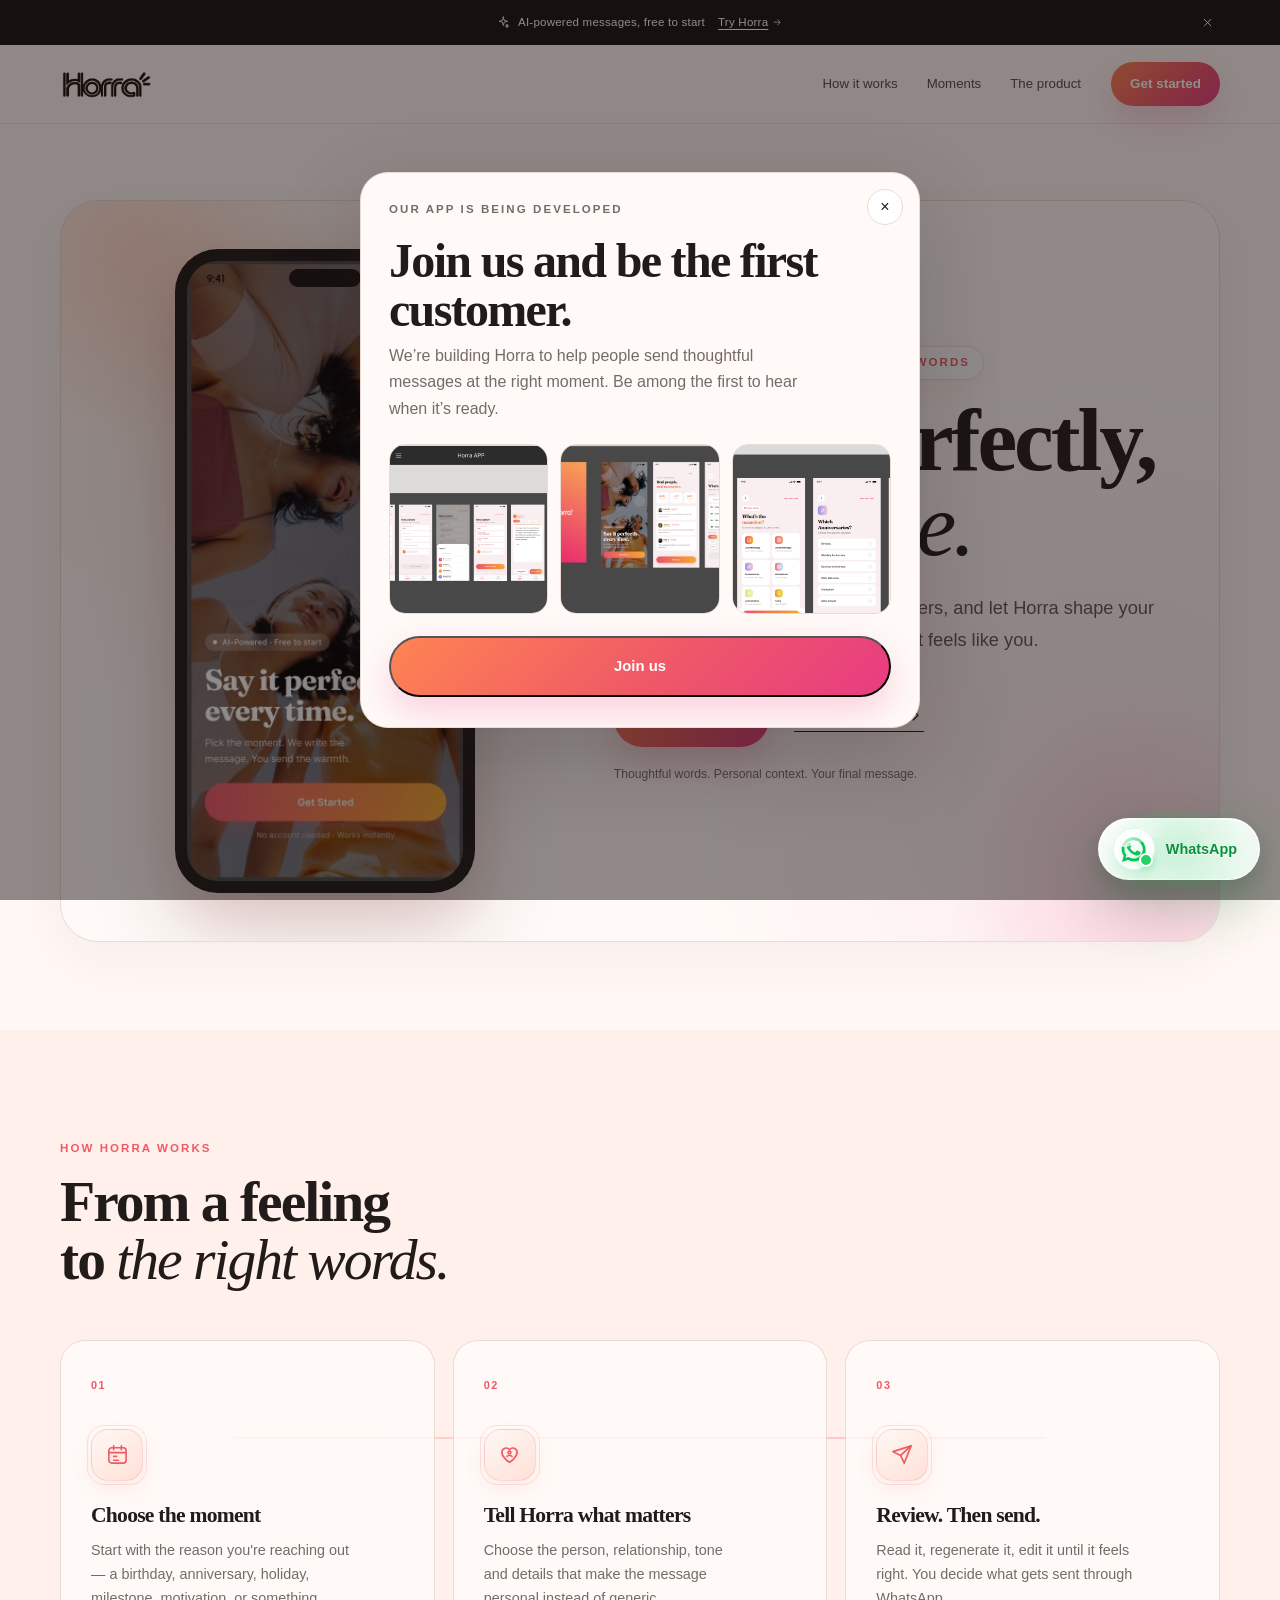
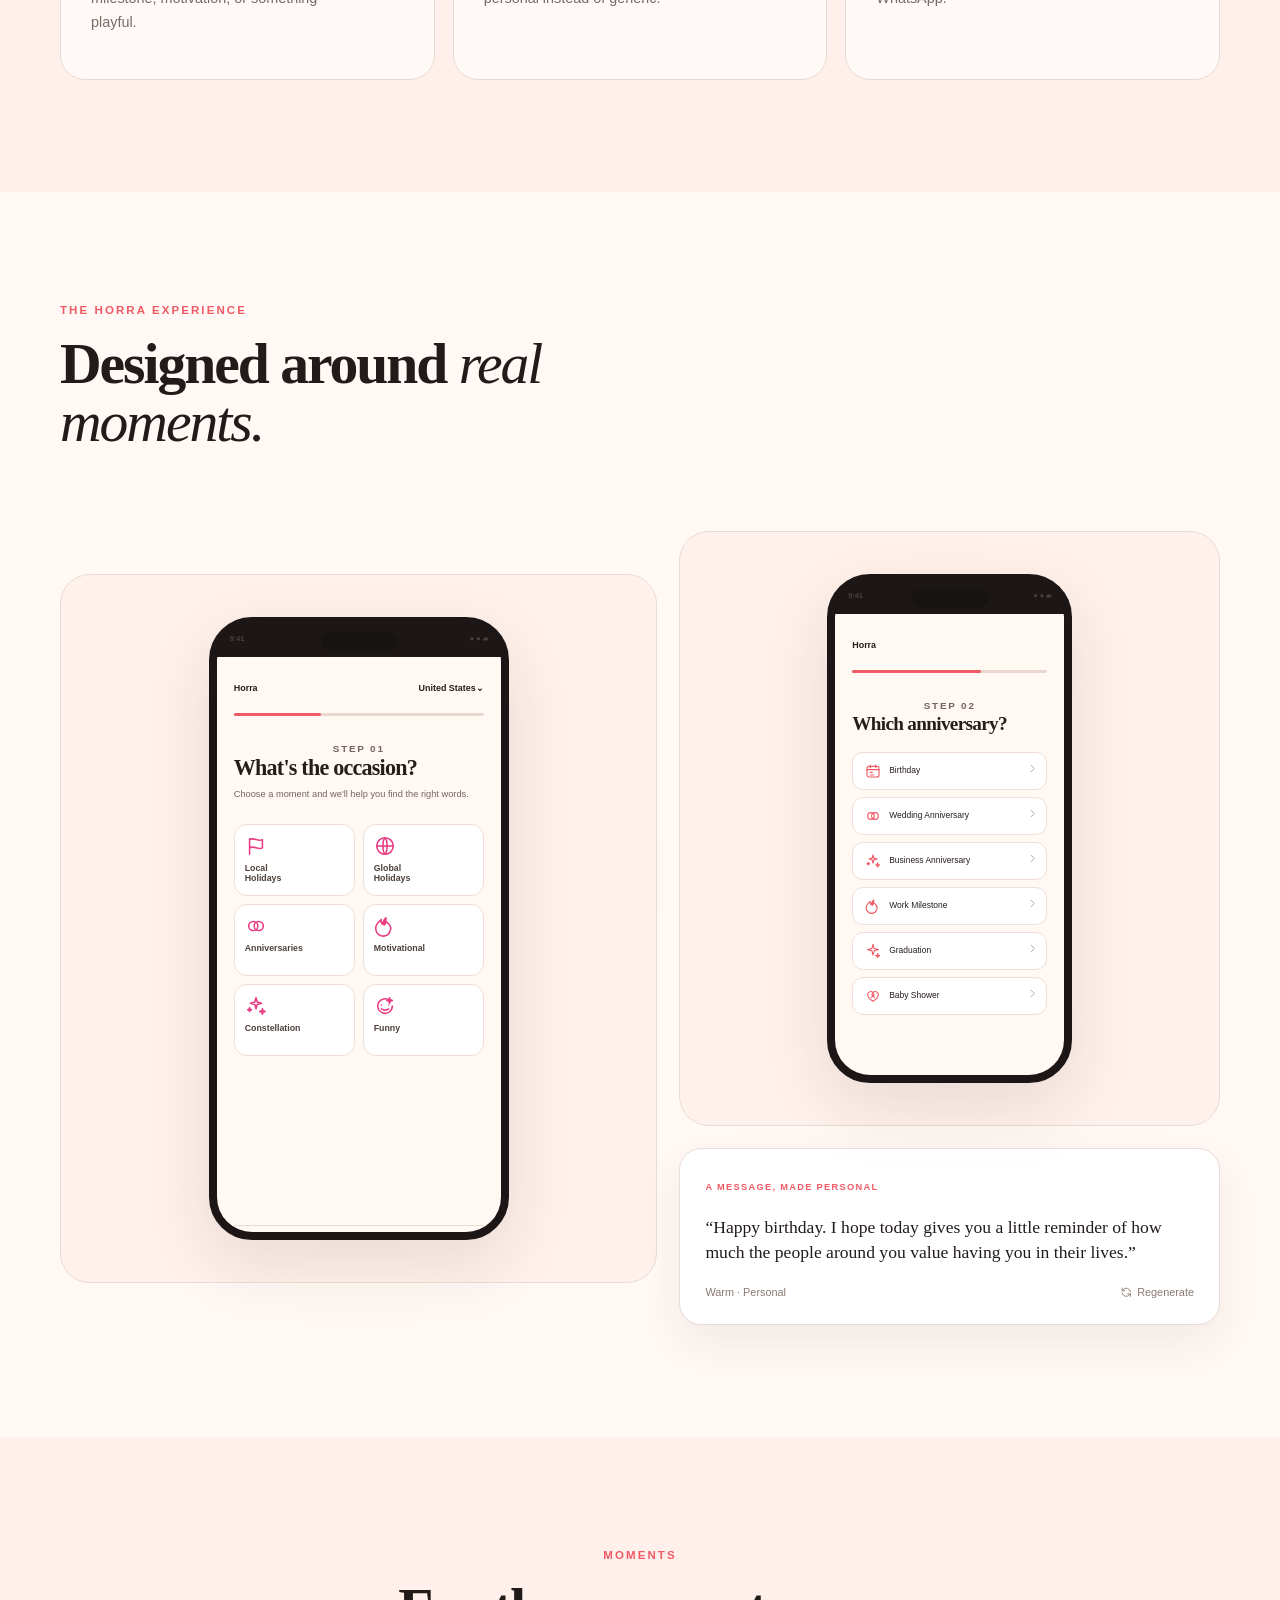
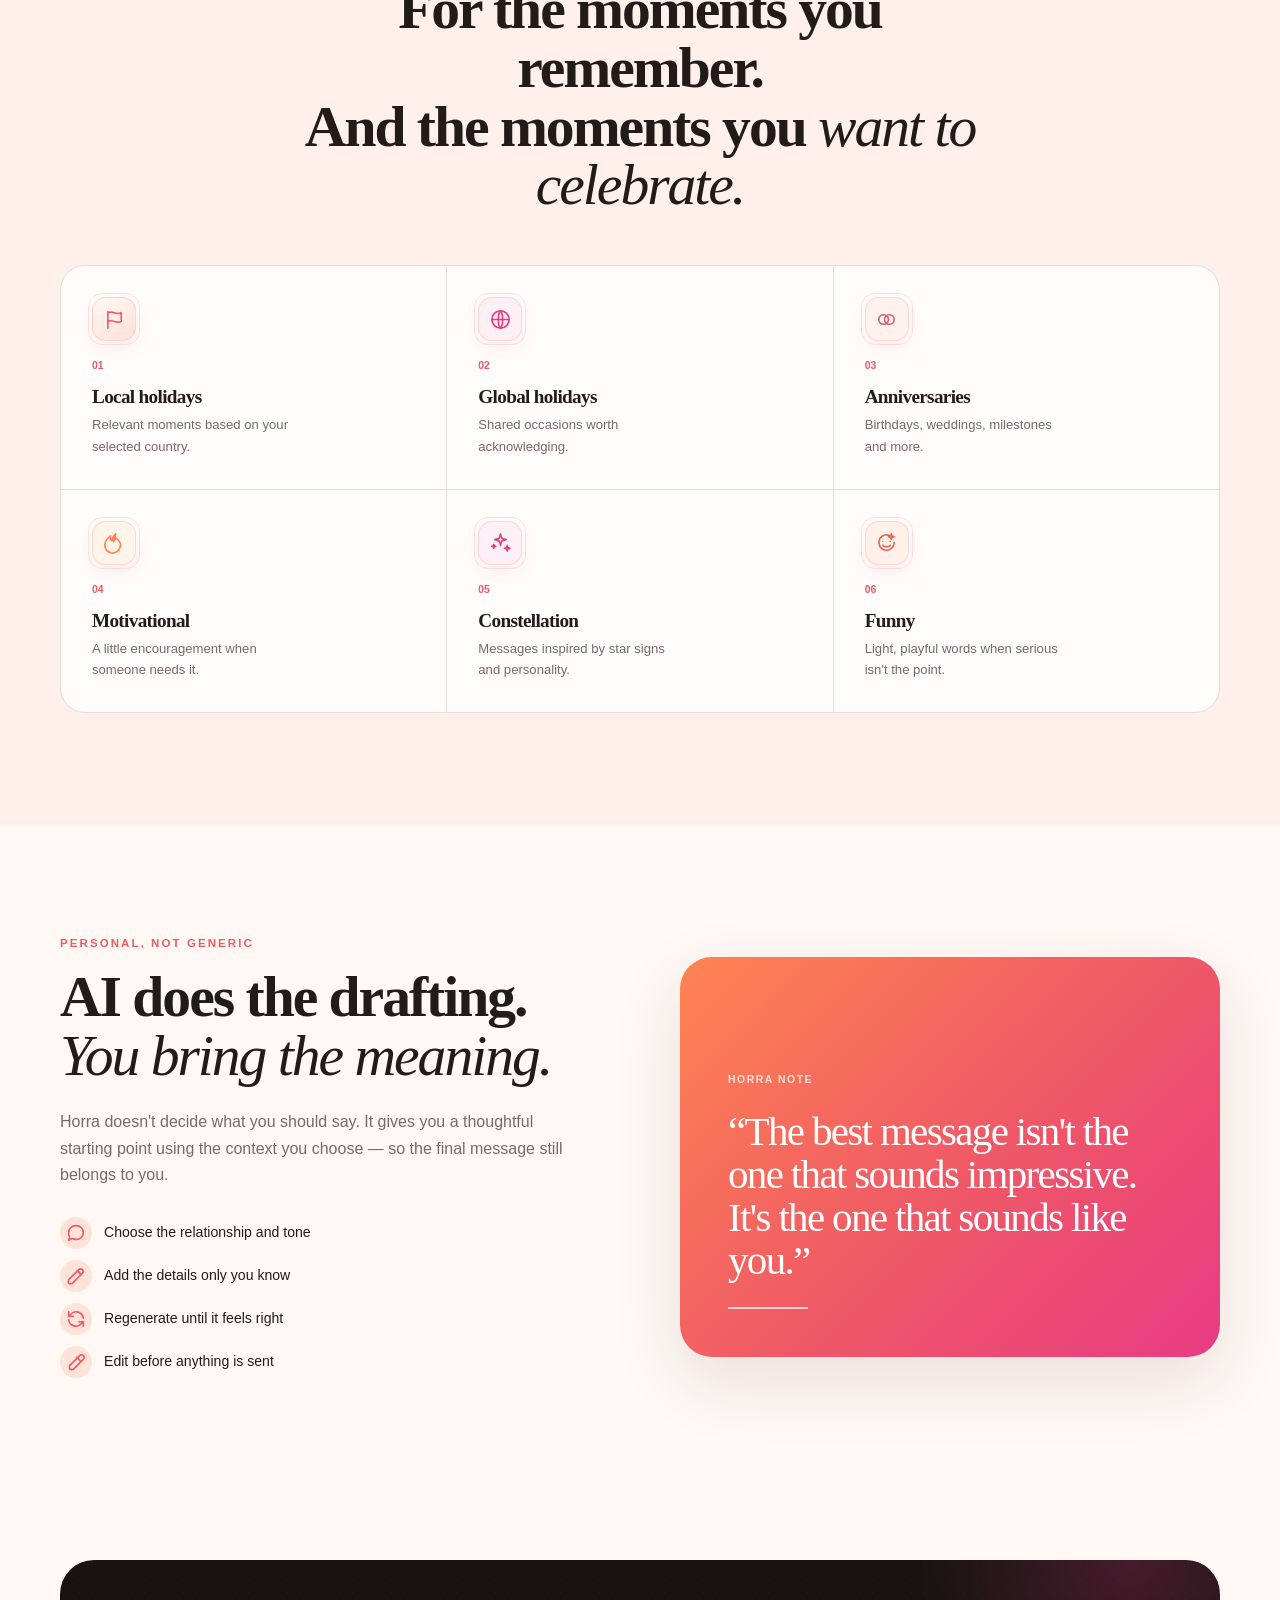
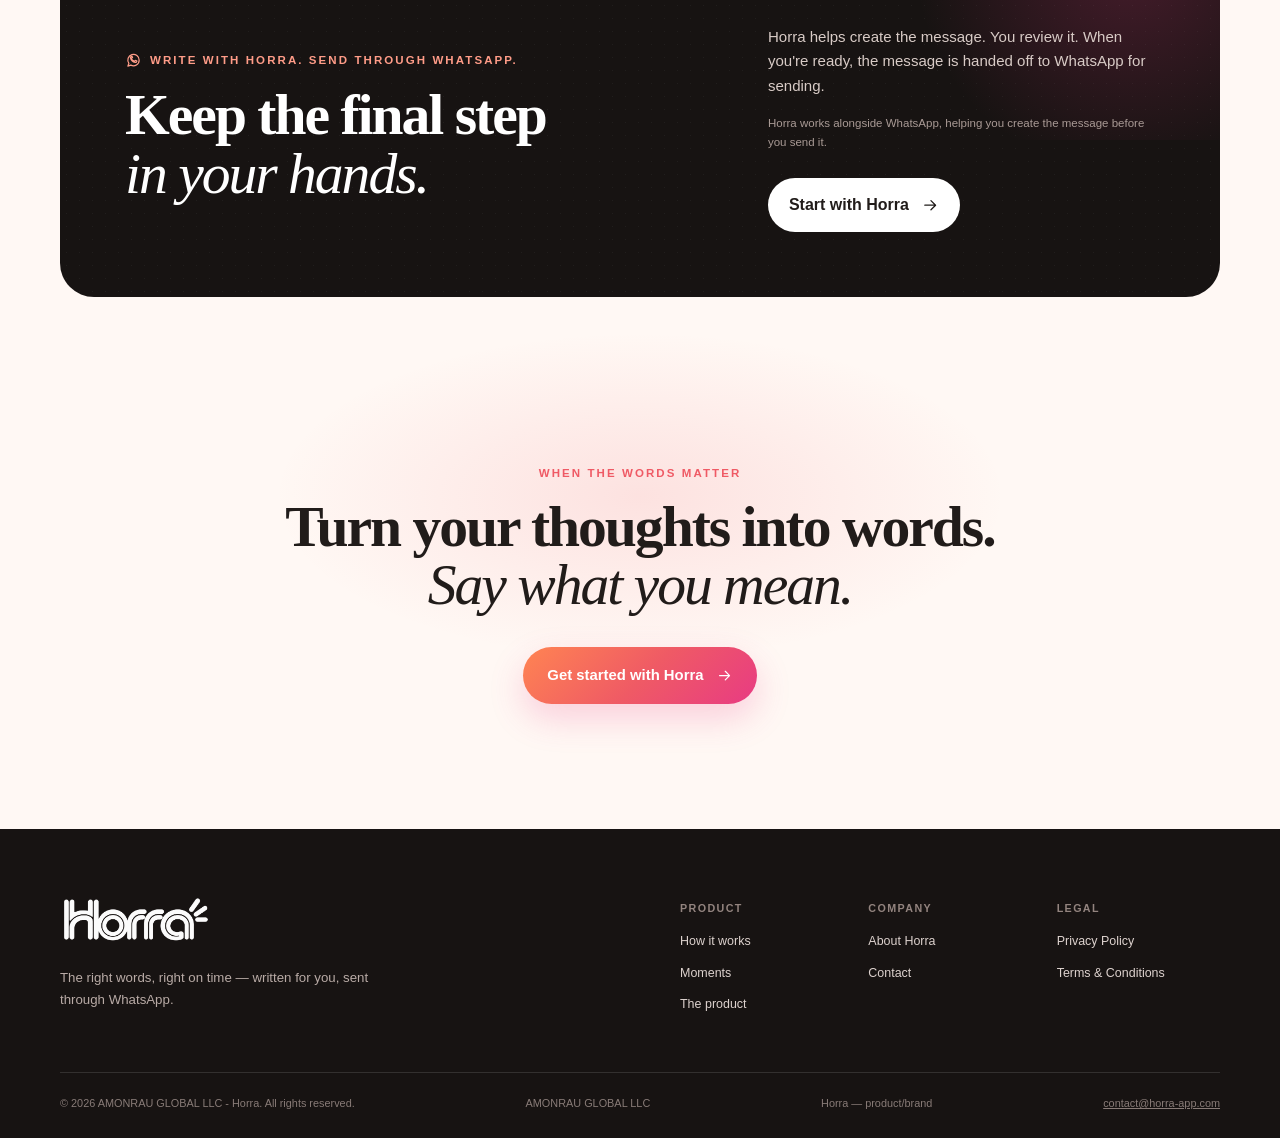
==== commit 85be4f6c: "Update Horra logo assets" ====
--- a/index.html
+++ b/index.html
@@ -17,8 +17,8 @@
   <meta name="twitter:description" content="Pick the moment. Tell Horra what matters. Get words that feel like you.">
   <meta name="twitter:image" content="https://horraapp.com/assets/horra-hero-screen.jpg">
   <link rel="canonical" href="https://horraapp.com/">
-  <link rel="icon" type="image/png" href="assets/horra-wordmark-dark@4x.png">
-  <link rel="apple-touch-icon" href="assets/horra-wordmark-dark@4x.png">
+  <link rel="icon" type="image/png" href="assets/horrax.png">
+  <link rel="apple-touch-icon" href="assets/horrax.png">
   <link rel="stylesheet" href="styles.css">
 </head>
 <body>
@@ -52,7 +52,7 @@
   <header class="site-header">
     <div class="container nav-wrap">
       <a class="brand" href="index.html" aria-label="Horra home">
-        <img class="brand-logo brand-logo-dark" src="assets/horra-wordmark-dark.png" srcset="assets/horra-wordmark-dark.png 1x, assets/horra-wordmark-dark@2x.png 2x, assets/horra-wordmark-dark@3x.png 3x, assets/horra-wordmark-dark@4x.png 4x" width="103" height="31" alt="Horra">
+        <img class="brand-logo brand-logo-dark" src="assets/horrax.png" width="93" height="31" alt="Horra">
       </a>
 
       <nav class="desktop-nav" aria-label="Primary navigation">
@@ -86,9 +86,12 @@
             <img
               class="hero-screen-image"
               src="assets/horra-hero-screen.jpg"
+              srcset="assets/horra-hero-screen.jpg 1x, assets/horra-hero-screen@2x.jpg 2x, assets/horra-hero-screen@3x.jpg 3x, assets/horra-hero-screen@4x.jpg 4x"
               alt="Horra app screen showing Say it perfectly, every time."
               width="260"
               height="584"
+              decoding="async"
+              fetchpriority="high"
             >
           </div>
         </div>
@@ -302,7 +305,7 @@
   <footer class="site-footer">
     <div class="container footer-top">
       <div class="footer-brand">
-        <a class="brand brand-footer" href="index.html"><img class="brand-logo brand-logo-white" src="assets/horra-wordmark-white.png" srcset="assets/horra-wordmark-white.png 1x, assets/horra-wordmark-white@2x.png 2x, assets/horra-wordmark-white@3x.png 3x, assets/horra-wordmark-white@4x.png 4x" width="126" height="38" alt="Horra"></a>
+        <a class="brand brand-footer" href="index.html"><img class="brand-logo footer-logo" src="assets/footerlogo.png" width="150" height="50" alt="Horra"></a>
         <p>The right words, right on time — written for you, sent through WhatsApp.</p>
       </div>
       <div class="footer-links">
--- a/styles.css
+++ b/styles.css
@@ -314,11 +314,11 @@
 }
 
 /* Official Horra wordmark — extracted from the supplied first-screen logo */
-.brand-logo{display:block;width:106px;height:32px;object-fit:contain}
-.brand-logo-dark{width:103px;height:31px}
-.brand-logo-white{width:113px;height:34px}
+.brand-logo{display:block;width:96px;height:32px;object-fit:contain}
+.brand-logo-dark{width:93px;height:31px}
+.brand-logo-white{width:102px;height:34px;filter:invert(1) brightness(1.9)}
+.footer-logo{width:150px;height:50px}
 .brand:has(.brand-logo){gap:0}
-.brand-footer .brand-logo-white{width:126px;height:38px}
 
 /* Premium landing system */
 :root{--glow:rgba(239,90,101,.22);--ease:cubic-bezier(.22,1,.36,1)}
@@ -331,14 +331,14 @@
 .announcement-inner{width:min(1160px,100%);min-height:27px;margin:auto;display:flex;align-items:center;justify-content:center;position:relative}
 .announcement-inner>span{display:flex;align-items:center;gap:8px}.announcement-inner>.icon{color:var(--orange)}
 .announcement-inner a{display:inline-flex;align-items:center;gap:4px;color:#fff;text-underline-offset:3px;margin-left:5px}.announcement-close{position:absolute;right:0;border:0;background:none;color:#fff;padding:6px;cursor:pointer;border-radius:50%}.announcement-close:hover{background:rgba(255,255,255,.12)}
-.site-header{transition:box-shadow .25s ease,background .25s ease}.site-header.scrolled{background:rgba(255,248,244,.96);box-shadow:0 12px 36px rgba(67,39,30,.12)}.site-header.scrolled .nav-wrap{height:68px}.site-header.scrolled .brand-logo-dark{width:90px;height:27px}
+.site-header{transition:box-shadow .25s ease,background .25s ease}.site-header.scrolled{background:rgba(255,248,244,.96);box-shadow:0 12px 36px rgba(67,39,30,.12)}.site-header.scrolled .nav-wrap{height:68px}.site-header.scrolled .brand-logo-dark{width:81px;height:27px}
 .brand-logo{transition:height .25s var(--ease)}
 .menu-button{position:relative;width:44px;height:44px;border-radius:50%;z-index:82}.menu-button span{position:absolute;left:10px;width:24px;margin:0;transition:transform .22s var(--ease),opacity .18s ease}.menu-button span:nth-child(1){top:14px}.menu-button span:nth-child(2){top:21px}.menu-button span:nth-child(3){top:28px}.menu-button[aria-expanded="true"] span:nth-child(1){transform:translateY(7px) rotate(45deg)}.menu-button[aria-expanded="true"] span:nth-child(2){opacity:0;transform:scaleX(.4)}.menu-button[aria-expanded="true"] span:nth-child(3){transform:translateY(-7px) rotate(-45deg)}
 .menu-scrim{position:fixed;inset:0;background:rgba(23,19,18,.28);backdrop-filter:blur(5px);opacity:0;visibility:hidden;transition:opacity .25s ease,visibility .25s ease;z-index:70}.site-header:has(.mobile-menu.open) .menu-scrim{opacity:1;visibility:visible}.mobile-menu{position:fixed;z-index:80;top:0;right:0;width:min(380px,88vw);height:calc(100dvh + 28px);padding:112px 30px max(68px,calc(42px + env(safe-area-inset-bottom)));background:rgba(255,253,251,.96);backdrop-filter:blur(22px);border:0;box-shadow:-18px 0 60px rgba(67,39,30,.15);transform:translateX(110%);display:flex;flex-direction:column;gap:7px;opacity:0;visibility:hidden;pointer-events:none;overflow-y:auto;overscroll-behavior:contain;transition:transform .35s var(--ease),opacity .25s ease,visibility .25s ease}.mobile-menu.open{display:flex;transform:none;opacity:1;visibility:visible;pointer-events:auto}.mobile-menu a{display:flex;align-items:center;gap:14px;min-height:56px;padding:15px 13px;border-radius:15px;font:600 1rem var(--display);color:var(--ink);opacity:0;transform:translateY(10px);transition:background .2s ease,opacity .3s ease,transform .3s ease}.mobile-menu.open a{opacity:1;transform:none}.mobile-menu.open a:nth-child(2){transition-delay:40ms}.mobile-menu.open a:nth-child(3){transition-delay:80ms}.mobile-menu.open a:nth-child(4){transition-delay:120ms}.mobile-menu.open a:nth-child(5){transition-delay:160ms}.mobile-menu.open a:nth-child(6){transition-delay:200ms}.mobile-menu a:hover{background:var(--cream-2);color:var(--pink)}.mobile-menu a .icon{width:20px;height:20px;color:var(--coral);padding:3px;background:#fff0eb;border-radius:7px;box-sizing:content-box}
 .eyebrow-pill{width:max-content;max-width:100%;display:inline-flex;align-items:center;gap:8px;padding:9px 13px;border:1px solid rgba(239,90,101,.22);border-radius:999px;background:rgba(255,255,255,.68);box-shadow:0 8px 25px rgba(239,90,101,.08)}
-.hero-banner{position:relative;isolation:isolate;box-shadow:0 18px 60px rgba(67,39,30,.05)}.hero-banner:before,.hero-banner:after{content:"";position:absolute;z-index:-1;border-radius:50%;filter:blur(8px);pointer-events:none}.hero-banner:before{width:370px;height:370px;left:-110px;top:-130px;background:radial-gradient(circle,rgba(255,132,82,.22),transparent 68%);animation:drift 13s ease-in-out infinite}.hero-banner:after{width:430px;height:430px;right:-160px;bottom:-180px;background:radial-gradient(circle,rgba(232,59,131,.16),transparent 68%);animation:drift 17s ease-in-out -4s infinite reverse}.hero-screen-wrap{animation:phone-float 6s ease-in-out infinite;box-shadow:0 35px 90px rgba(49,30,25,.2),0 22px 40px rgba(239,90,101,.12)}
+.hero-banner{position:relative;isolation:isolate;box-shadow:0 18px 60px rgba(67,39,30,.05)}.hero-banner:before,.hero-banner:after{content:"";position:absolute;z-index:-1;border-radius:50%;filter:blur(8px);pointer-events:none}.hero-banner:before{width:370px;height:370px;left:-110px;top:-130px;background:radial-gradient(circle,rgba(255,132,82,.22),transparent 68%);animation:drift 13s ease-in-out infinite}.hero-banner:after{width:430px;height:430px;right:-160px;bottom:-180px;background:radial-gradient(circle,rgba(232,59,131,.16),transparent 68%);animation:drift 17s ease-in-out -4s infinite reverse}.hero-screen-wrap{box-shadow:0 35px 90px rgba(49,30,25,.2),0 22px 40px rgba(239,90,101,.12)}
 @keyframes drift{50%{transform:translate(32px,22px) scale(1.08)}}@keyframes phone-float{50%{transform:translateY(-8px)}}
-.steps{position:relative;isolation:isolate}.steps:before{content:"";position:absolute;z-index:-1;left:15%;right:15%;top:97px;height:2px;background:linear-gradient(90deg,var(--orange),var(--pink));opacity:.25}.step-card{transition:transform .25s var(--ease),box-shadow .25s ease,border-color .25s ease}.step-card:after{content:"";position:absolute;inset:-1px;border-radius:26px;padding:1px;background:var(--grad);-webkit-mask:linear-gradient(#000 0 0) content-box,linear-gradient(#000 0 0);-webkit-mask-composite:xor;mask-composite:exclude;opacity:0;transition:opacity .25s ease}.step-card:hover{transform:translateY(-7px);border-color:transparent;box-shadow:0 24px 50px rgba(67,39,30,.12),0 0 28px var(--glow)}.step-card:hover:after{opacity:1}.step-number{position:relative;z-index:1}.step-icon,.moment-icon{position:relative;z-index:1;display:grid;place-items:center;color:var(--coral);background:linear-gradient(145deg,#fff8f4,#ffe0d7);border:1px solid rgba(239,90,101,.18);box-shadow:0 8px 20px rgba(239,90,101,.1)}.step-icon{width:52px;height:52px;border-radius:17px;margin:31px 0 23px}.step-icon:before,.moment-icon:before{content:"";position:absolute;inset:-5px;border:1px solid rgba(239,90,101,.16);border-radius:inherit;z-index:-1}.step-icon .icon,.moment-icon .icon{width:23px;height:23px;transition:transform .25s var(--ease)}.step-card:hover .step-icon .icon,.moment-card:hover .moment-icon .icon{transform:scale(1.08) rotate(-4deg)}
+.steps{position:relative;isolation:isolate}.steps:before{content:"";position:absolute;z-index:-1;left:15%;right:15%;top:97px;height:2px;background:linear-gradient(90deg,var(--orange),var(--pink));opacity:.25}.step-card{transition:transform .25s var(--ease),box-shadow .25s ease,border-color .25s ease}.step-card:after{content:"";position:absolute;inset:-1px;border-radius:26px;padding:1px;background:var(--grad);-webkit-mask:linear-gradient(#000 0 0) content-box,linear-gradient(#000 0 0);mask:linear-gradient(#000 0 0) content-box,linear-gradient(#000 0 0);-webkit-mask-composite:xor;mask-composite:exclude;opacity:0;transition:opacity .25s ease}.step-card:hover{transform:translateY(-7px);border-color:transparent;box-shadow:0 24px 50px rgba(67,39,30,.12),0 0 28px var(--glow)}.step-card:hover:after{opacity:1}.step-number{position:relative;z-index:1}.step-icon,.moment-icon{position:relative;z-index:1;display:grid;place-items:center;color:var(--coral);background:linear-gradient(145deg,#fff8f4,#ffe0d7);border:1px solid rgba(239,90,101,.18);box-shadow:0 8px 20px rgba(239,90,101,.1)}.step-icon{width:52px;height:52px;border-radius:17px;margin:31px 0 23px}.step-icon:before,.moment-icon:before{content:"";position:absolute;inset:-5px;border:1px solid rgba(239,90,101,.16);border-radius:inherit;z-index:-1}.step-icon .icon,.moment-icon .icon{width:23px;height:23px;transition:transform .25s var(--ease)}.step-card:hover .step-icon .icon,.moment-card:hover .moment-icon .icon{transform:scale(1.08) rotate(-4deg)}
 .product-showcase{position:relative}.product-showcase:before{content:"";position:absolute;z-index:-1;width:400px;height:400px;left:18%;top:18%;background:radial-gradient(circle,rgba(239,90,101,.14),transparent 68%);filter:blur(12px)}.occasion-grid div{display:flex;flex-direction:column;align-items:flex-start;gap:0}.occasion-grid .icon{width:22px;height:22px}.choice-list span{display:grid;place-items:center;color:var(--coral)}.choice-list span .icon{width:16px;height:16px}.choice-list b .icon{width:11px;height:11px}.message-card{box-shadow:0 18px 45px rgba(67,39,30,.07),inset 0 1px 0 rgba(255,255,255,.8)}.message-footer button{border:0;background:none;padding:0;color:inherit;cursor:pointer;font:inherit;display:inline-flex;align-items:center;gap:5px}.message-footer button .icon{transition:transform .4s var(--ease)}.message-footer button:hover .icon{transform:rotate(180deg);color:var(--coral)}
 .moment-grid{background:var(--line)}.moment-card{position:relative;transition:transform .25s var(--ease),box-shadow .25s ease;z-index:0}.moment-card:hover{z-index:1;transform:translateY(-5px);box-shadow:0 16px 34px rgba(67,39,30,.13)}.moment-icon{width:44px;height:44px;border-radius:14px;margin-bottom:19px}.moment-card>span{display:block}.moment-card h3{margin:15px 0 7px}.moment-card:nth-child(2) .moment-icon{color:var(--pink);background:#fff0f5}.moment-card:nth-child(3) .moment-icon{color:#d85b70;background:#fff2ed}.moment-card:nth-child(4) .moment-icon{color:var(--orange);background:#fff4e9}.moment-card:nth-child(5) .moment-icon{color:#d94680;background:#fff0f7}.moment-card:nth-child(6) .moment-icon{color:#e76858;background:#fff1e9}
 .check-list li:before{display:none}.check-list li{min-height:25px}.check-list li>.icon{width:22px;height:22px;padding:5px;box-sizing:content-box;border-radius:50%;background:#ffe2d8;color:var(--coral);stroke-width:1.8}
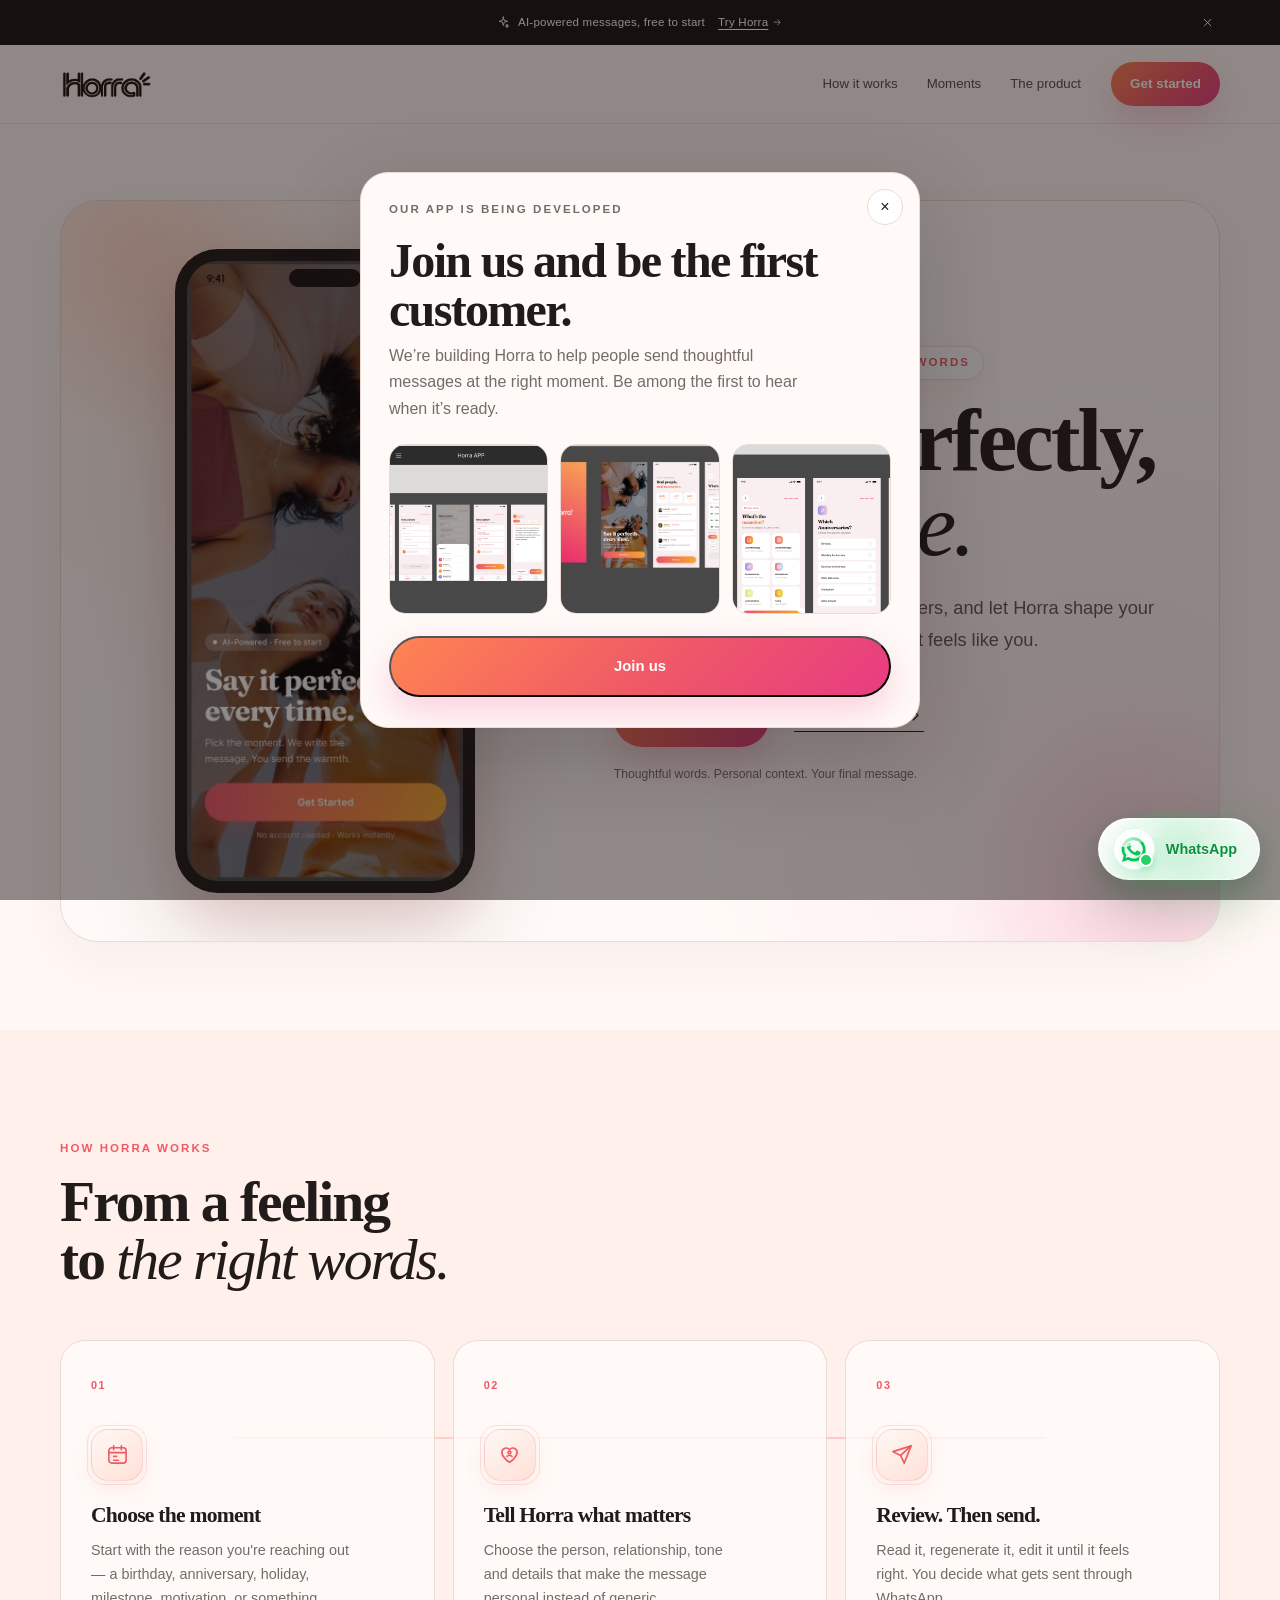
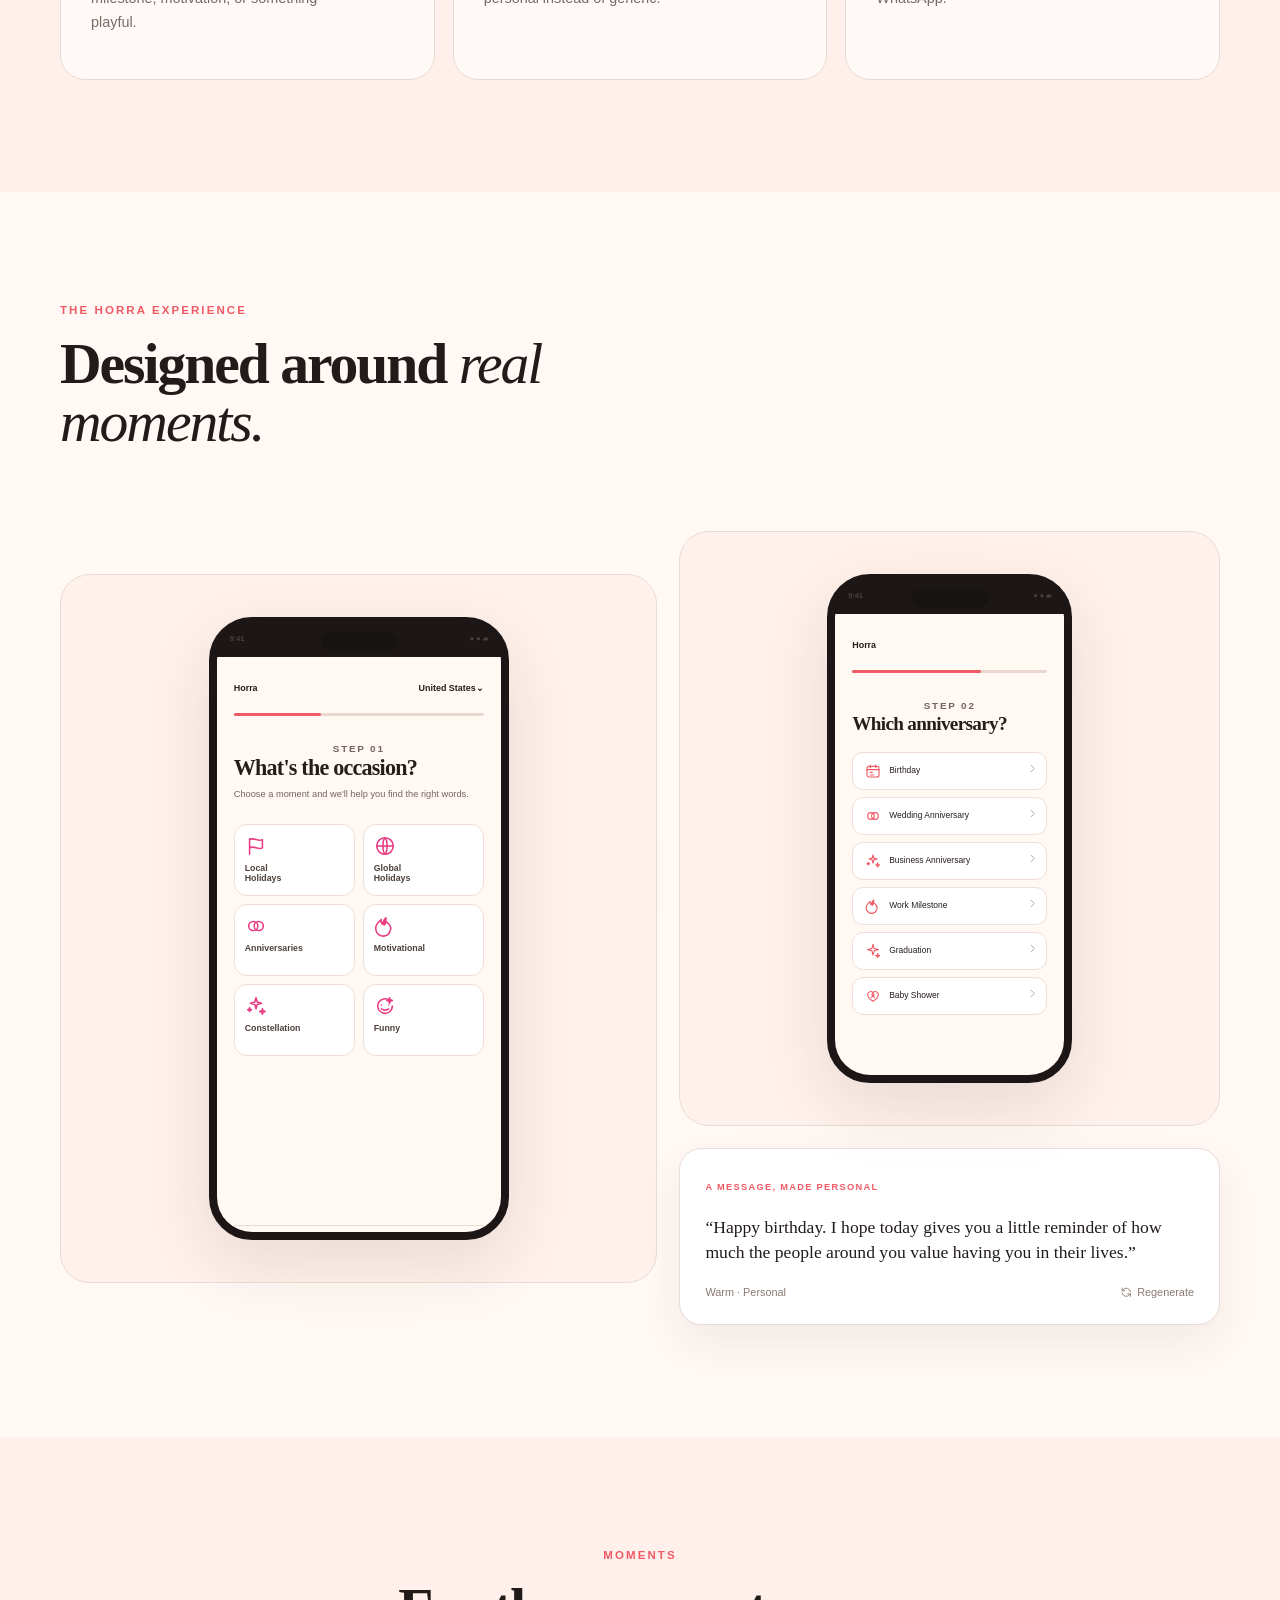
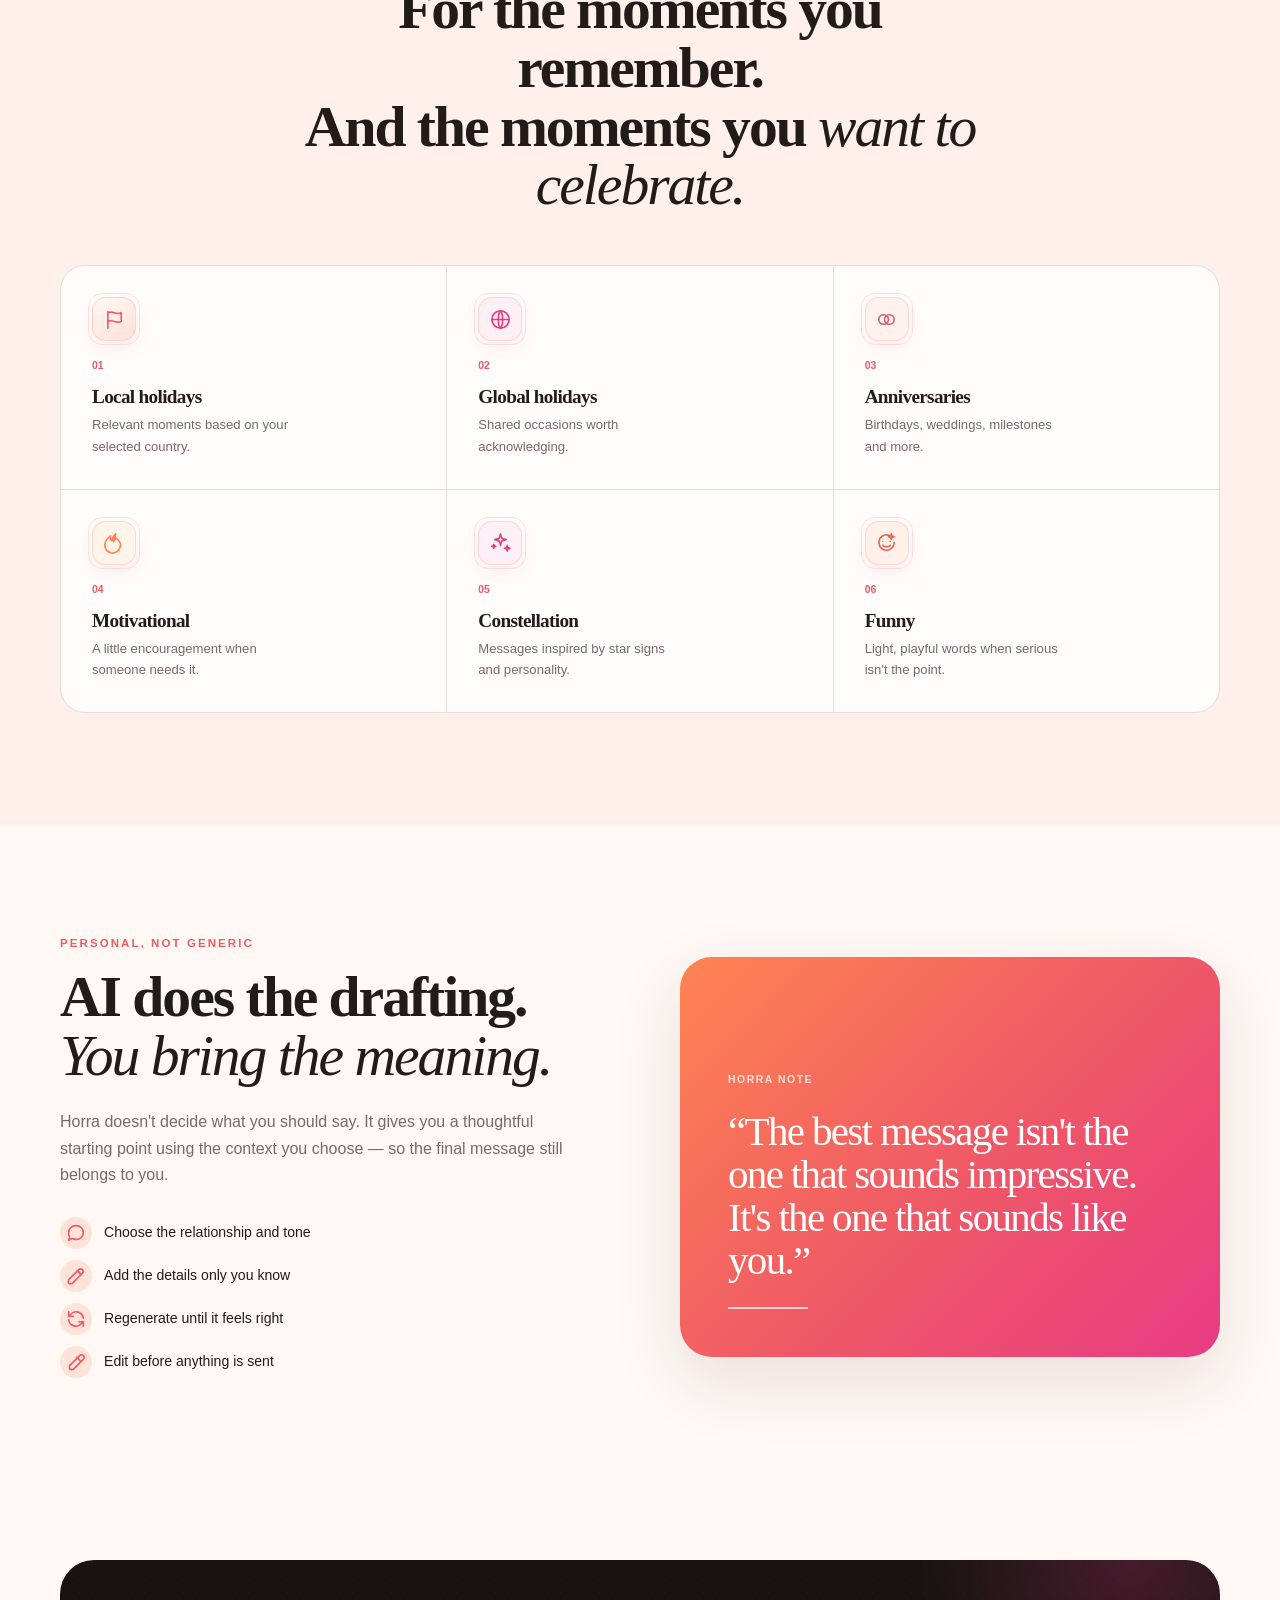
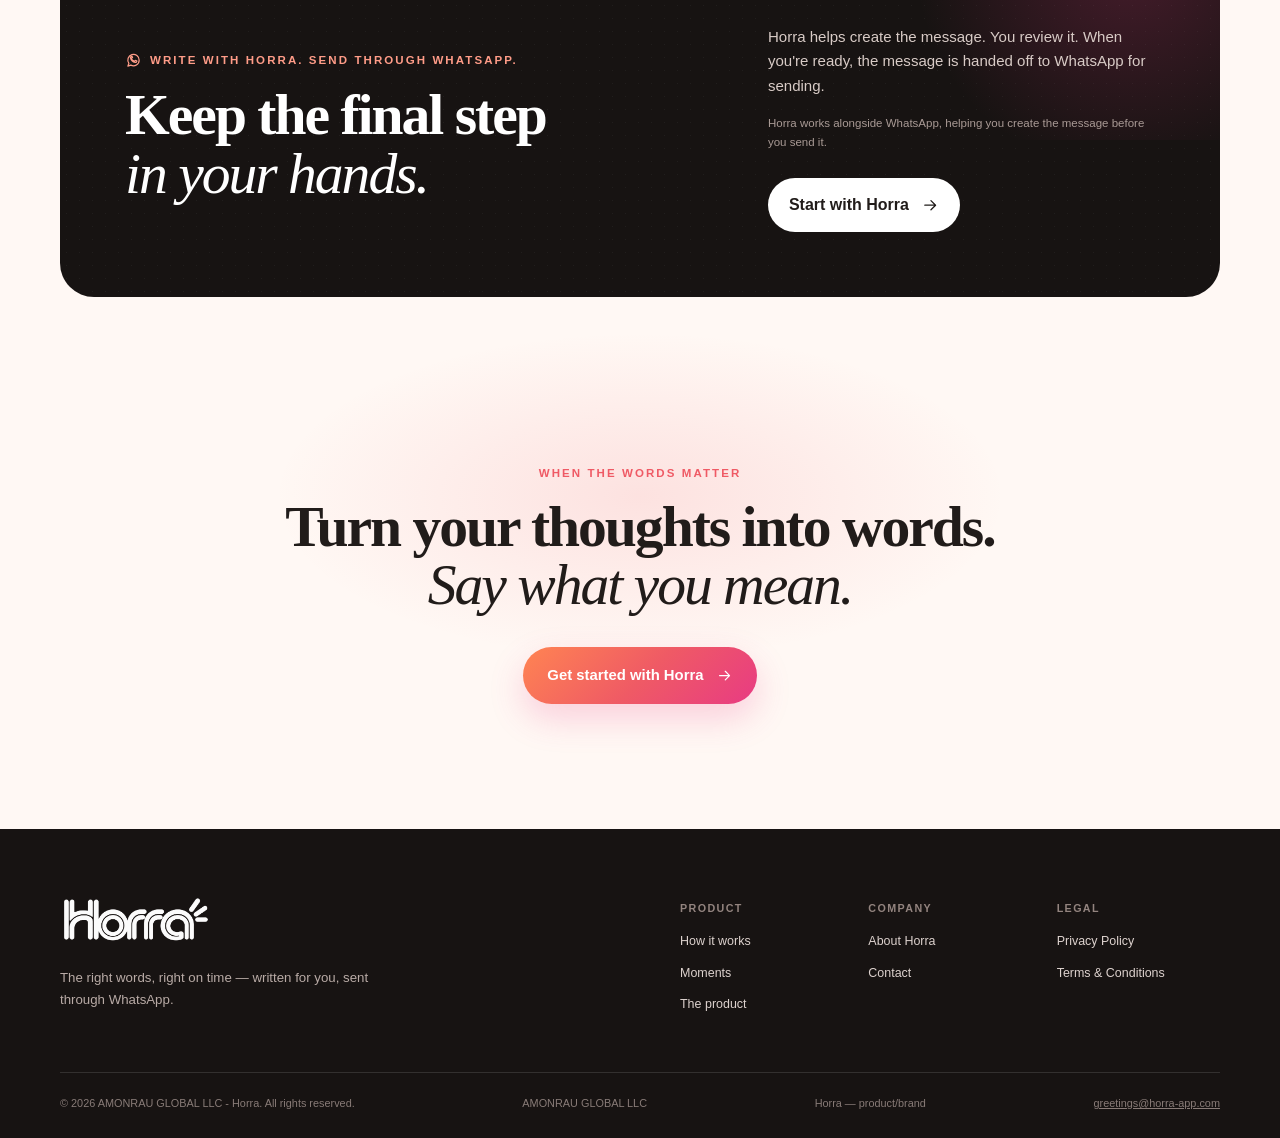
==== commit ba6f4d20: "Update footer email address" ====
--- a/index.html
+++ b/index.html
@@ -318,7 +318,7 @@
       <span>© 2026 AMONRAU GLOBAL LLC - Horra. All rights reserved.</span>
       <span>AMONRAU GLOBAL LLC</span>
       <span>Horra — product/brand</span>
-      <span><a href="mailto:contact@horra-app.com">contact@horra-app.com</a></span>
+      <span><a href="mailto:greetings@horra-app.com">greetings@horra-app.com</a></span>
     </div>
   </footer>
 
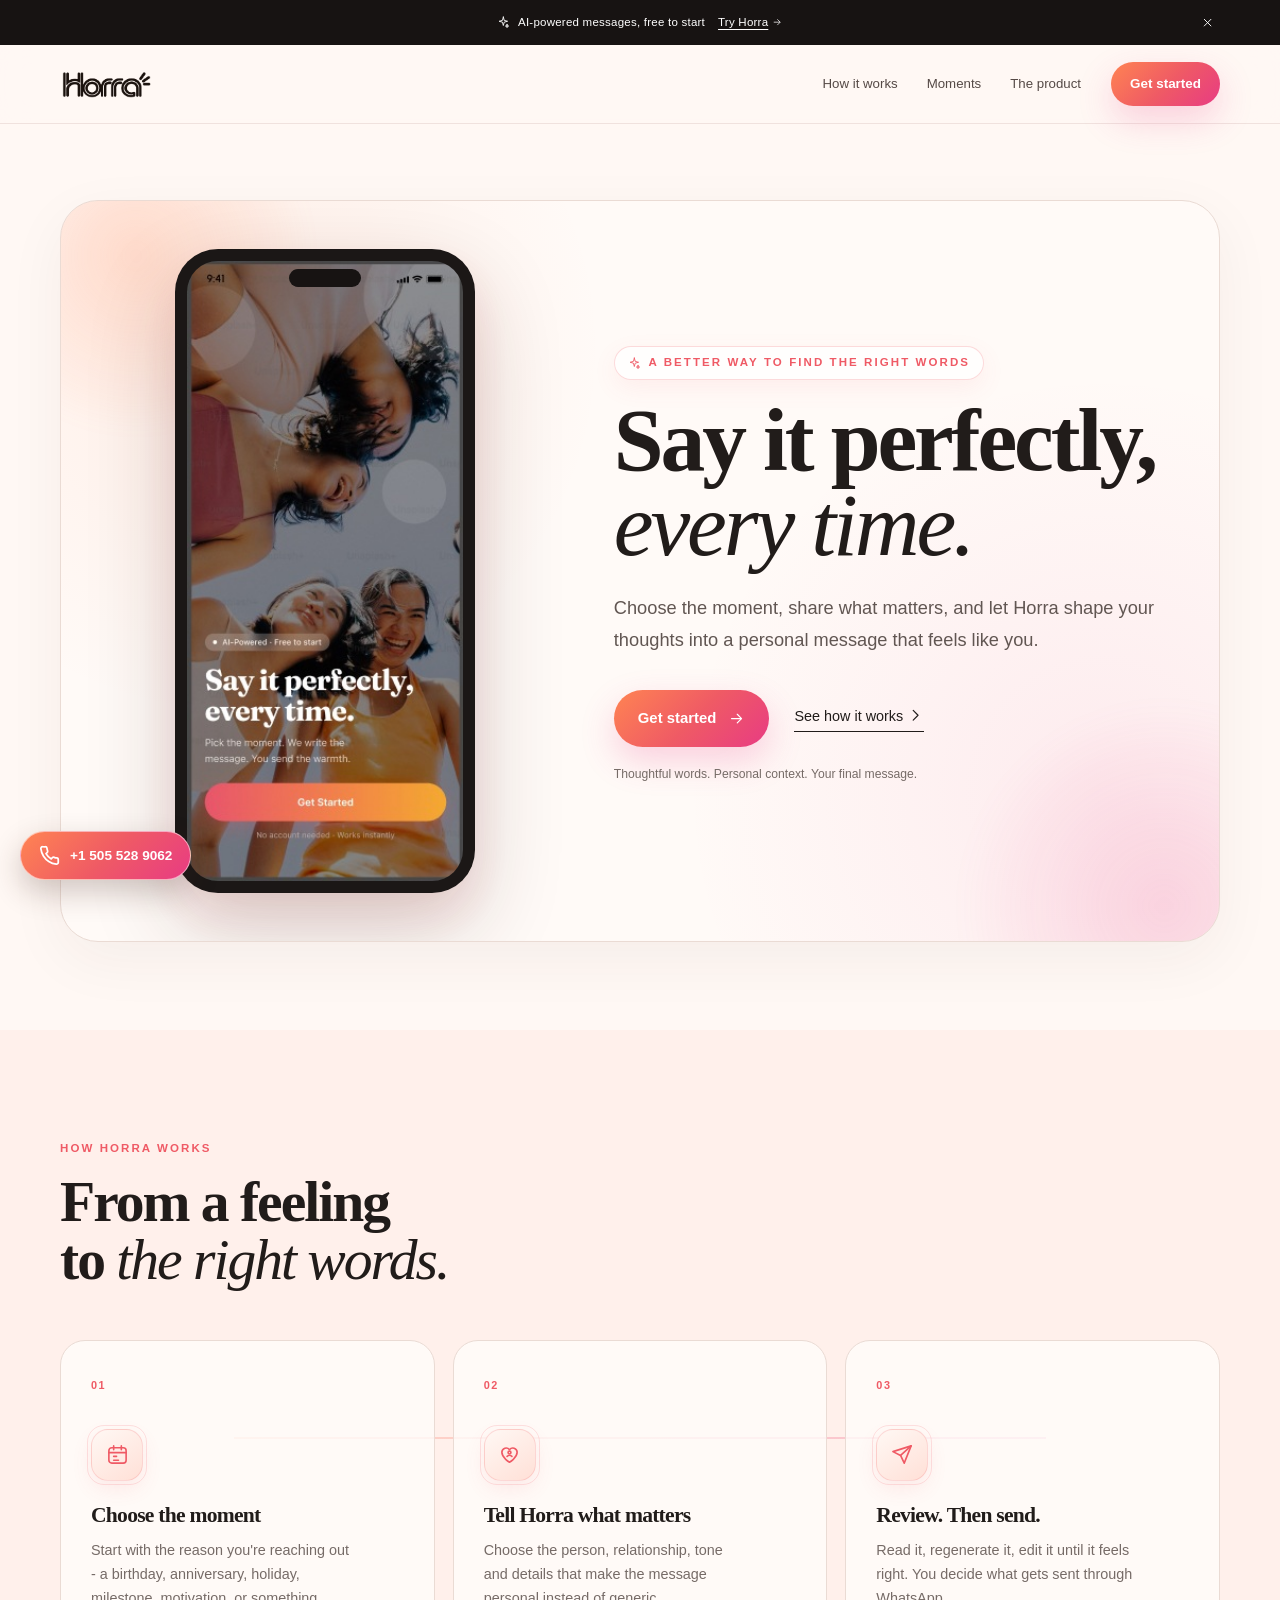
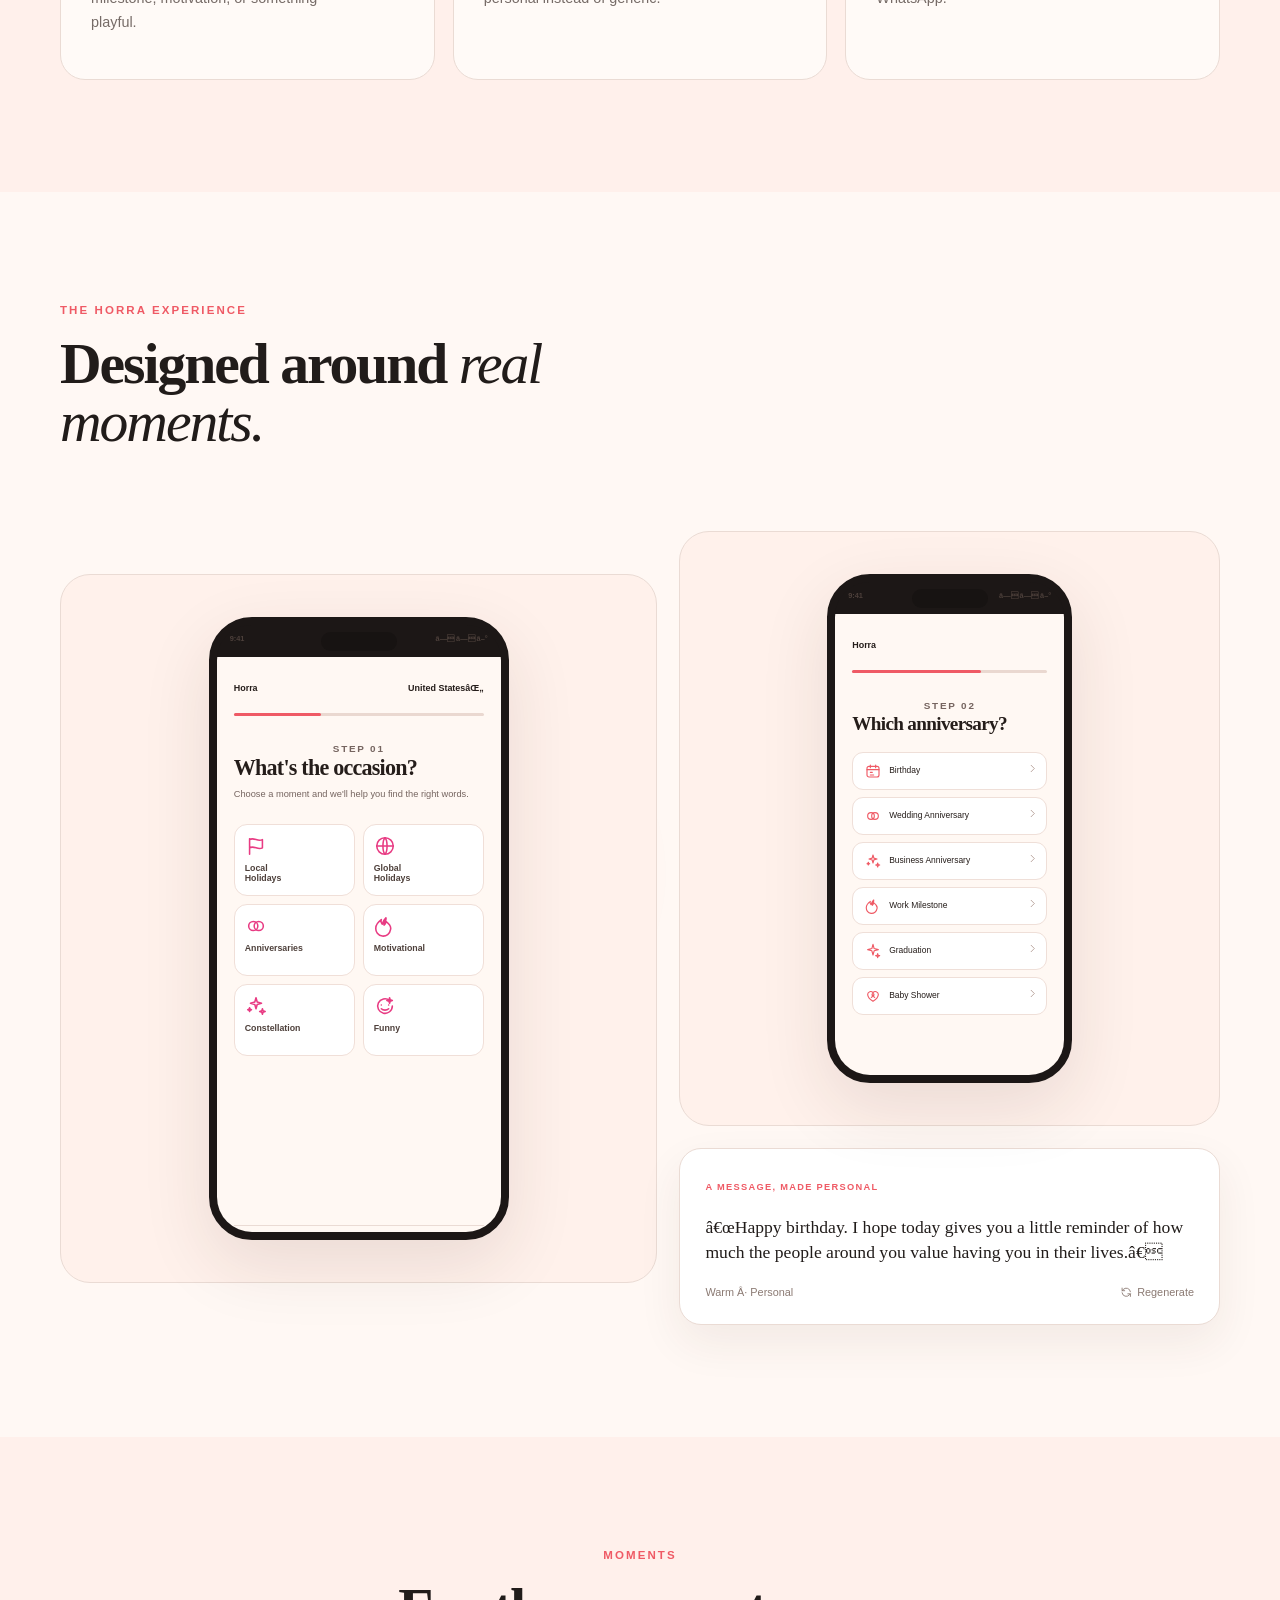
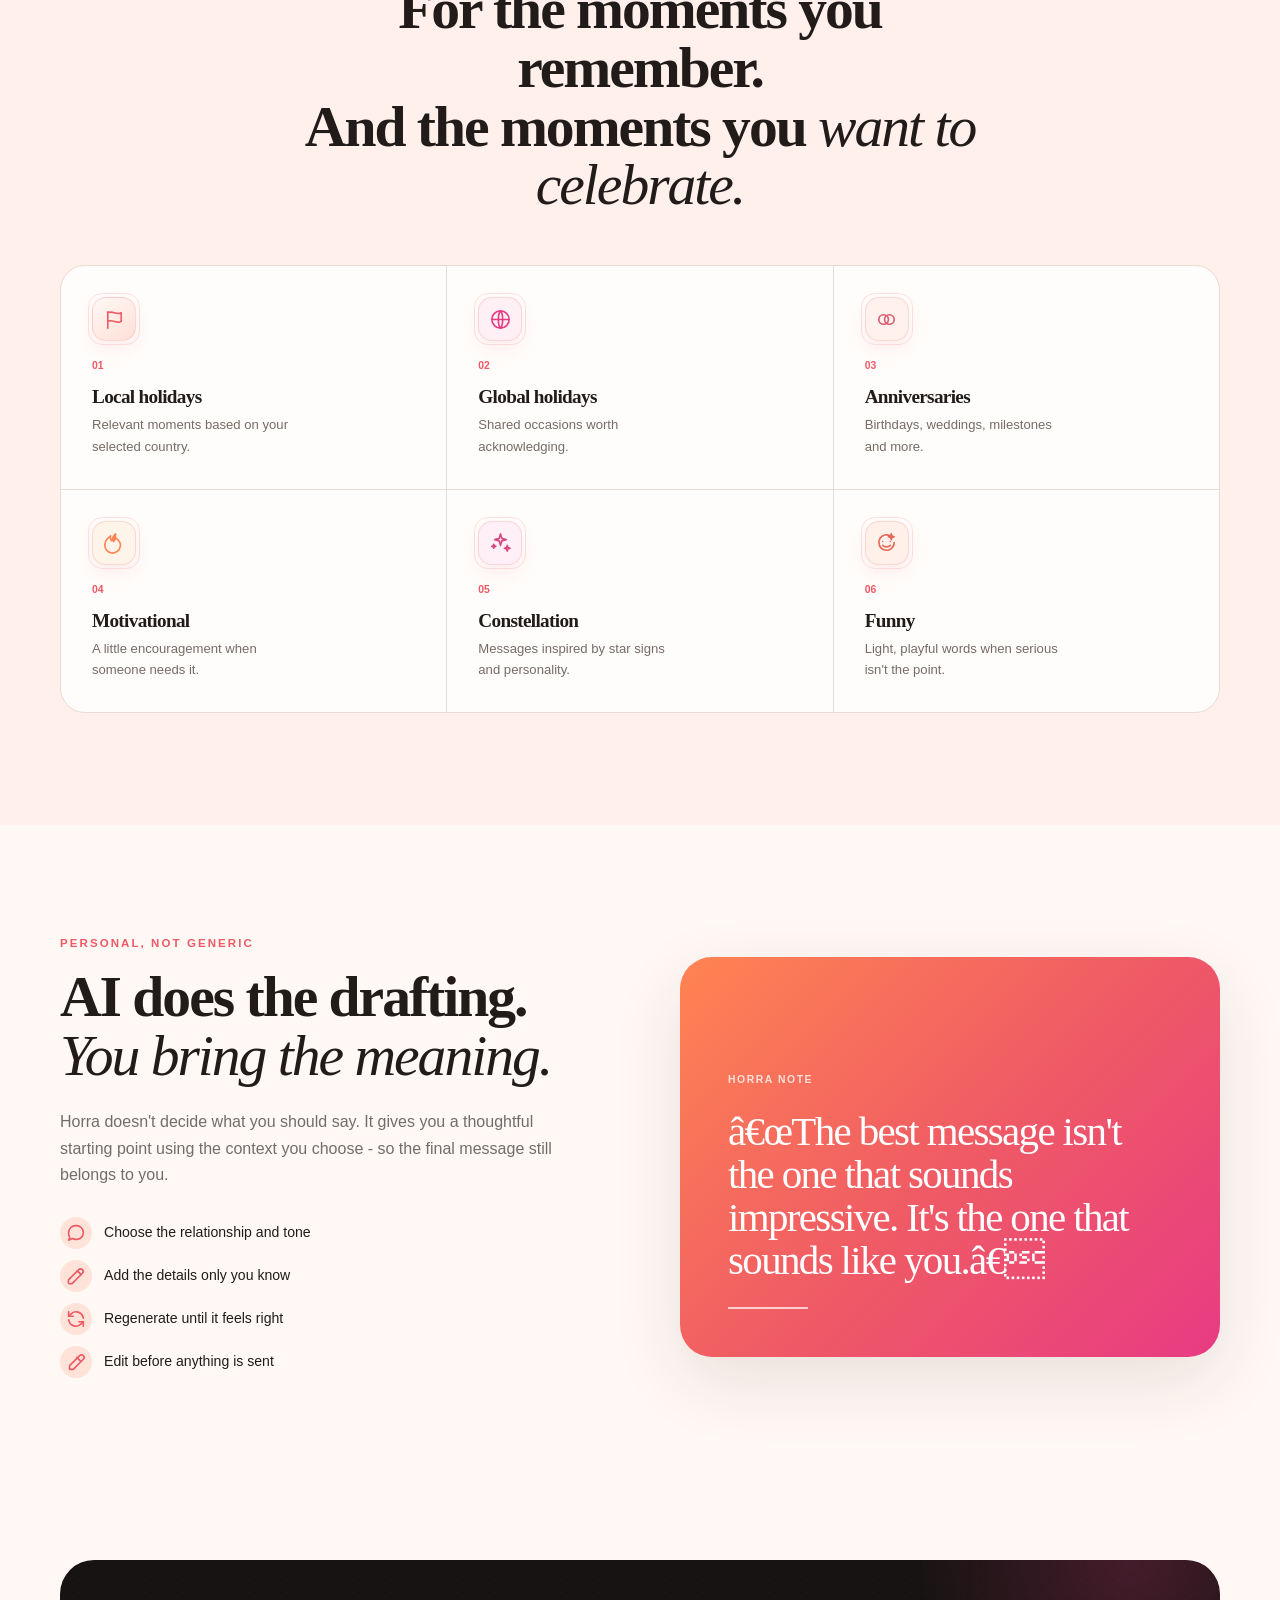
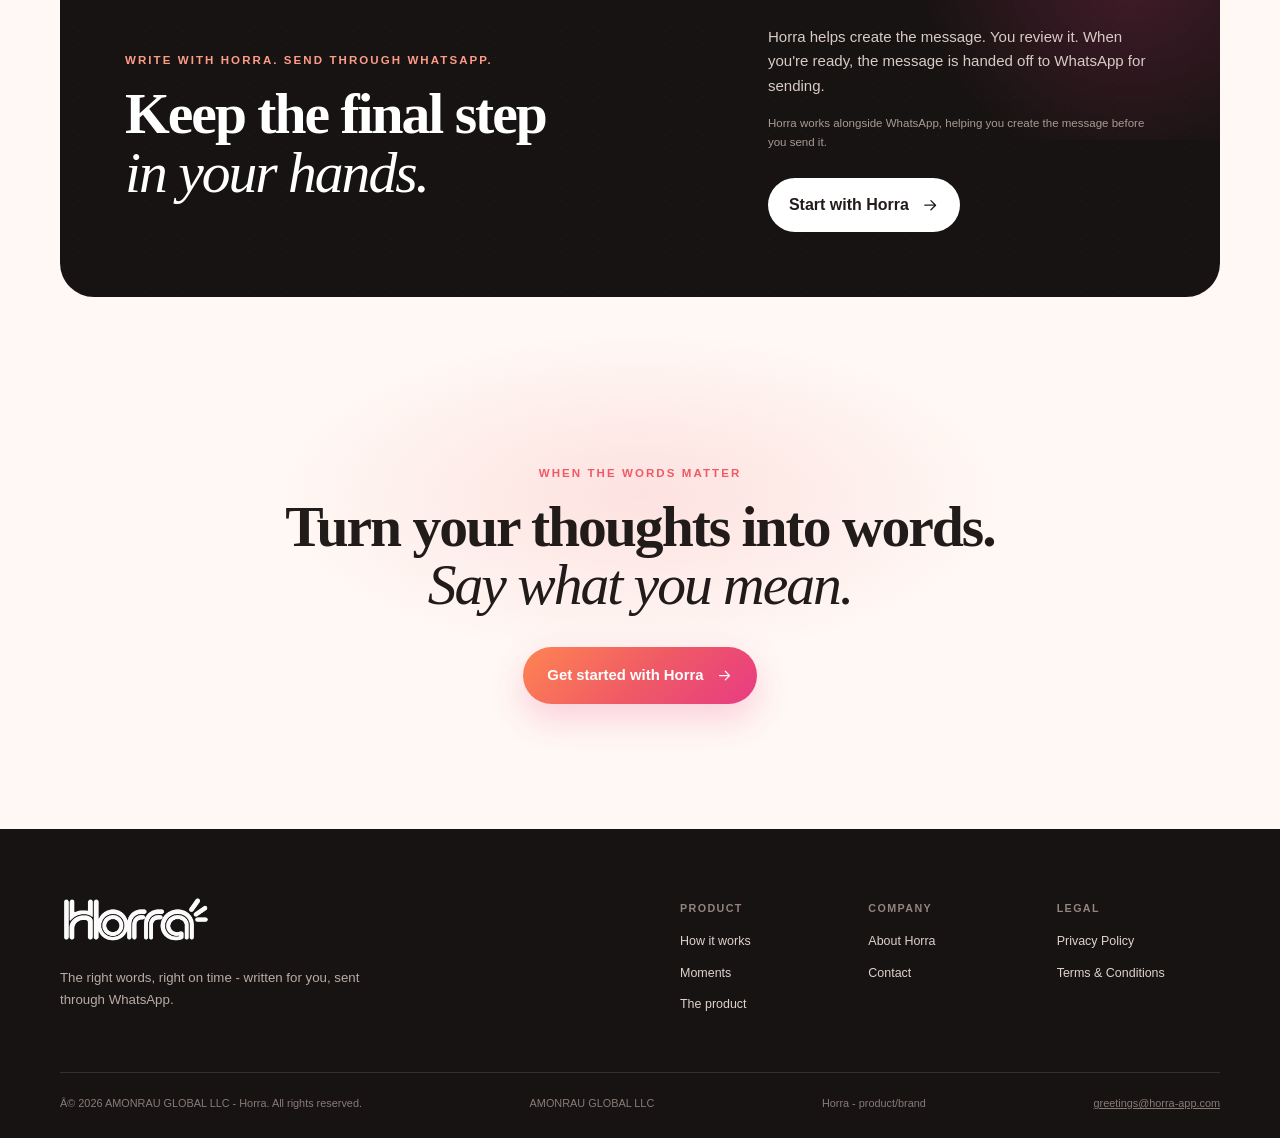
==== commit 7c7019b4: "Apply Horra website updates Co-authored-by: Copilot <223556219+Copilot@users.noreply.github.com>" ====
--- a/index.html
+++ b/index.html
@@ -3,17 +3,17 @@
 <head>
   <meta charset="utf-8">
   <meta name="viewport" content="width=device-width, initial-scale=1">
-  <title>Horra — Say it perfectly, every time.</title>
+  <title>Horra - Say it perfectly, every time.</title>
   <meta name="description" content="Horra helps you find the right words for meaningful moments. Pick the moment, tell Horra what matters, review your message, and send it through WhatsApp.">
   <meta name="theme-color" content="#fff7f3">
-  <meta property="og:title" content="Horra — Say it perfectly, every time.">
+  <meta property="og:title" content="Horra - Say it perfectly, every time.">
   <meta property="og:description" content="Pick the moment. Tell Horra what matters. Get words that feel like you.">
   <meta property="og:type" content="website">
   <meta property="og:url" content="https://horraapp.com/">
   <meta property="og:image" content="https://horraapp.com/assets/horra-hero-screen.jpg">
   <meta property="og:image:alt" content="Horra app preview and brand logo">
   <meta name="twitter:card" content="summary_large_image">
-  <meta name="twitter:title" content="Horra — Say it perfectly, every time.">
+  <meta name="twitter:title" content="Horra - Say it perfectly, every time.">
   <meta name="twitter:description" content="Pick the moment. Tell Horra what matters. Get words that feel like you.">
   <meta name="twitter:image" content="https://horraapp.com/assets/horra-hero-screen.jpg">
   <link rel="canonical" href="https://horraapp.com/">
@@ -41,12 +41,11 @@
     <symbol id="icon-pencil" viewBox="0 0 24 24"><path d="m4 16-.8 4.8L8 20l11-11a2.8 2.8 0 0 0-4-4L4 16Z"/><path d="m13.5 6.5 4 4"/></symbol>
     <symbol id="icon-refresh" viewBox="0 0 24 24"><path d="M20 11a8 8 0 0 0-14-4L4 9"/><path d="M4 4v5h5M4 13a8 8 0 0 0 14 4l2-2"/><path d="M20 20v-5h-5"/></symbol>
     <symbol id="icon-edit" viewBox="0 0 24 24"><path d="M5 20h4L20 9a2.8 2.8 0 0 0-4-4L5 16v4Z"/><path d="m13 7 4 4"/></symbol>
-    <symbol id="icon-whatsapp" viewBox="0 0 24 24"><path d="M20 11.5a8 8 0 0 1-11.8 7L4 20l1.5-4A8 8 0 1 1 20 11.5Z"/><path d="M9 8.5c.3 2 2.5 4.2 4.5 4.5l1.3-1.2 2 1c-.2 1.3-1.1 2-2.2 2-3.7-.7-6.2-3.2-6.9-6.9 0-1.1.7-2 2-2.2l1 2L9 8.5Z"/></symbol>
     <symbol id="icon-x" viewBox="0 0 24 24"><path d="m6 6 12 12M18 6 6 18"/></symbol>
   </svg>
 
   <div class="announcement-bar" role="status">
-    <div class="announcement-inner"><span><svg class="icon icon-small"><use href="#icon-sparkle"/></svg> AI-powered messages, free to start <a href="#start">Try Horra <svg class="icon icon-tiny"><use href="#icon-arrow"/></svg></a></span><button class="announcement-close" type="button" aria-label="Dismiss announcement"><svg class="icon"><use href="#icon-x"/></svg></button></div>
+    <div class="announcement-inner"><span><svg class="icon icon-small"><use href="#icon-sparkle"/></svg> AI-powered messages, free to start <a href="https://play.google.com/store/apps/details?id=com.amonrauglobal.horra&amp;pcampaignid=web_share">Try Horra <svg class="icon icon-tiny"><use href="#icon-arrow"/></svg></a></span><button class="announcement-close" type="button" aria-label="Dismiss announcement"><svg class="icon"><use href="#icon-x"/></svg></button></div>
   </div>
 
   <header class="site-header">
@@ -61,7 +60,7 @@
         <a href="#product">The product</a>
       </nav>
 
-      <a class="button button-small button-primary" href="join.html" data-join-trigger="true">Get started</a>
+      <a class="button button-small button-primary" href="https://play.google.com/store/apps/details?id=com.amonrauglobal.horra&amp;pcampaignid=web_share">Get started</a>
       <button class="menu-button" type="button" aria-label="Open menu" aria-expanded="false" aria-controls="mobile-menu">
         <span></span><span></span><span></span>
       </button>
@@ -73,8 +72,8 @@
       <a href="#moments"><svg class="icon"><use href="#icon-stars"/></svg>Moments</a>
       <a href="#product"><svg class="icon"><use href="#icon-chat"/></svg>The product</a>
       <a href="about.html"><svg class="icon"><use href="#icon-heart-user"/></svg>About</a>
-      <a href="assets/Horra_Privacy_Policy.pdf" target="_blank" rel="noopener" type="application/pdf"><svg class="icon"><use href="#icon-pencil"/></svg>Privacy</a>
-      <a href="assets/Horra_Terms_and_Conditions.pdf" target="_blank" rel="noopener" type="application/pdf"><svg class="icon"><use href="#icon-edit"/></svg>Terms</a>
+      <a href="privacy.html"><svg class="icon"><use href="#icon-pencil"/></svg>Privacy</a>
+      <a href="terms.html"><svg class="icon"><use href="#icon-edit"/></svg>Terms</a>
     </nav>
   </header>
 
@@ -101,7 +100,7 @@
           <h1>Say it perfectly,<br><em>every time.</em></h1>
           <p class="hero-lede">Choose the moment, share what matters, and let Horra shape your thoughts into a personal message that feels like you.</p>
           <div class="hero-actions" id="start">
-            <a class="button button-primary button-large" href="join.html" data-join-trigger="true">Get started <svg class="icon"><use href="#icon-arrow"/></svg></a>
+            <a class="button button-primary button-large" href="https://play.google.com/store/apps/details?id=com.amonrauglobal.horra&amp;pcampaignid=web_share">Get started <svg class="icon"><use href="#icon-arrow"/></svg></a>
             <a class="text-link" href="#how">See how it works <svg class="icon"><use href="#icon-chevron"/></svg></a>
           </div>
           <p class="microcopy">Thoughtful words. Personal context. Your final message.</p>
@@ -120,7 +119,7 @@
             <span class="step-number">01</span>
             <div class="step-icon"><svg class="icon"><use href="#icon-calendar"/></svg></div>
             <h3>Choose the moment</h3>
-            <p>Start with the reason you're reaching out — a birthday, anniversary, holiday, milestone, motivation, or something playful.</p>
+            <p>Start with the reason you're reaching out - a birthday, anniversary, holiday, milestone, motivation, or something playful.</p>
           </article>
           <article class="step-card">
             <span class="step-number">02</span>
@@ -151,9 +150,9 @@
         <div class="product-showcase">
           <div class="device-card device-card-large">
             <div class="phone phone-showcase">
-              <div class="phone-top"><span>9:41</span><span>● ● ▰</span></div>
+              <div class="phone-top"><span>9:41</span><span>â— â— â–°</span></div>
               <div class="app-screen">
-                <div class="app-bar"><span>Horra</span><span>United States⌄</span></div>
+                <div class="app-bar"><span>Horra</span><span>United StatesâŒ„</span></div>
                 <div class="screen-progress"><i></i></div>
                 <p class="screen-kicker">STEP 01</p>
                 <h3>What's the occasion?</h3>
@@ -174,7 +173,7 @@
           <div class="device-column">
             <div class="device-card">
               <div class="phone phone-small">
-                <div class="phone-top"><span>9:41</span><span>● ● ▰</span></div>
+                <div class="phone-top"><span>9:41</span><span>â— â— â–°</span></div>
                 <div class="app-screen">
                   <div class="app-bar"><span>Horra</span></div>
                   <div class="screen-progress"><i style="width:66%"></i></div>
@@ -194,8 +193,8 @@
 
             <div class="message-card">
               <span class="message-label">A MESSAGE, MADE PERSONAL</span>
-              <p>“Happy birthday. I hope today gives you a little reminder of how much the people around you value having you in their lives.”</p>
-              <div class="message-footer"><span>Warm · Personal</span><button type="button" aria-label="Regenerate message"><svg class="icon"><use href="#icon-refresh"/></svg> Regenerate</button></div>
+              <p>â€œHappy birthday. I hope today gives you a little reminder of how much the people around you value having you in their lives.â€</p>
+              <div class="message-footer"><span>Warm Â· Personal</span><button type="button" aria-label="Regenerate message"><svg class="icon"><use href="#icon-refresh"/></svg> Regenerate</button></div>
             </div>
           </div>
         </div>
@@ -224,7 +223,7 @@
         <div class="personal-copy">
           <p class="eyebrow">PERSONAL, NOT GENERIC</p>
           <h2>AI does the drafting.<br><em>You bring the meaning.</em></h2>
-          <p>Horra doesn't decide what you should say. It gives you a thoughtful starting point using the context you choose — so the final message still belongs to you.</p>
+          <p>Horra doesn't decide what you should say. It gives you a thoughtful starting point using the context you choose - so the final message still belongs to you.</p>
           <ul class="check-list">
             <li><svg class="icon"><use href="#icon-chat"/></svg>Choose the relationship and tone</li>
             <li><svg class="icon"><use href="#icon-pencil"/></svg>Add the details only you know</li>
@@ -234,7 +233,7 @@
         </div>
         <div class="quote-card">
           <span>HORRA NOTE</span>
-          <blockquote>“The best message isn't the one that sounds impressive. It's the one that sounds like you.”</blockquote>
+          <blockquote>â€œThe best message isn't the one that sounds impressive. It's the one that sounds like you.â€</blockquote>
           <div class="quote-line"></div>
         </div>
       </div>
@@ -243,13 +242,13 @@
     <section class="whatsapp section">
       <div class="container whatsapp-card">
         <div>
-          <p class="eyebrow"><svg class="icon icon-small"><use href="#icon-whatsapp"/></svg>WRITE WITH HORRA. SEND THROUGH WHATSAPP.</p>
+          <p class="eyebrow">WRITE WITH HORRA. SEND THROUGH WHATSAPP.</p>
           <h2>Keep the final step<br><em>in your hands.</em></h2>
         </div>
         <div class="whatsapp-copy">
           <p>Horra helps create the message. You review it. When you're ready, the message is handed off to WhatsApp for sending.</p>
           <p class="small-note">Horra works alongside WhatsApp, helping you create the message before you send it.</p>
-          <a class="button button-light" href="#start">Start with Horra <svg class="icon"><use href="#icon-arrow"/></svg></a>
+          <a class="button button-light" href="https://play.google.com/store/apps/details?id=com.amonrauglobal.horra&amp;pcampaignid=web_share">Start with Horra <svg class="icon"><use href="#icon-arrow"/></svg></a>
         </div>
       </div>
     </section>
@@ -257,29 +256,14 @@
       <div class="container">
         <p class="eyebrow">WHEN THE WORDS MATTER</p>
         <h2>Turn your thoughts into words.<br><em>Say what you mean.</em></h2>
-        <a class="button button-primary button-large" href="join.html" data-join-trigger="true">Get started with Horra <svg class="icon"><use href="#icon-arrow"/></svg></a>
+        <a class="button button-primary button-large" href="https://play.google.com/store/apps/details?id=com.amonrauglobal.horra&amp;pcampaignid=web_share">Get started with Horra <svg class="icon"><use href="#icon-arrow"/></svg></a>
       </div>
     </section>
   </main>
-
-  <div class="welcome-modal" aria-hidden="true">
-    <div class="welcome-modal-panel" role="dialog" aria-modal="true" aria-labelledby="welcome-title">
-      <button class="welcome-modal-close" type="button" aria-label="Close welcome popup">×</button>
-      <p class="eyebrow">OUR APP IS BEING DEVELOPED</p>
-      <h2 id="welcome-title">Join us and be the first customer.</h2>
-      <p class="welcome-copy">We’re building Horra to help people send thoughtful messages at the right moment. Be among the first to hear when it’s ready.</p>
-      <div class="welcome-gallery" aria-label="Horra app previews">
-        <img src="assets/horra1.jpeg" alt="Horra app preview 1">
-        <img src="assets/horra2.jpeg" alt="Horra app preview 2">
-        <img src="assets/horra3.jpeg" alt="Horra app preview 3">
-      </div>
-      <button class="button button-primary button-large welcome-join-button" type="button">Join us</button>
-    </div>
-  </div>
 
   <div class="join-modal" aria-hidden="true">
     <div class="join-modal-panel" role="dialog" aria-modal="true" aria-labelledby="join-title">
-      <button class="join-modal-close" type="button" aria-label="Close join form">×</button>
+      <button class="join-modal-close" type="button" aria-label="Close join form">Ã—</button>
       <p class="eyebrow">JOIN US</p>
       <h2 id="join-title">Be the first to know</h2>
       <p>We will keep you informed as a Horra customer.</p>
@@ -306,23 +290,26 @@
     <div class="container footer-top">
       <div class="footer-brand">
         <a class="brand brand-footer" href="index.html"><img class="brand-logo footer-logo" src="assets/footerlogo.png" width="150" height="50" alt="Horra"></a>
-        <p>The right words, right on time — written for you, sent through WhatsApp.</p>
+        <p>The right words, right on time - written for you, sent through WhatsApp.</p>
       </div>
       <div class="footer-links">
         <div><b>Product</b><a href="#how">How it works</a><a href="#moments">Moments</a><a href="#product">The product</a></div>
         <div><b>Company</b><a href="about.html">About Horra</a><a href="contact.html">Contact</a></div>
-        <div><b>Legal</b><a href="assets/Horra_Privacy_Policy.pdf" target="_blank" rel="noopener" type="application/pdf">Privacy Policy</a><a href="assets/Horra_Terms_and_Conditions.pdf" target="_blank" rel="noopener" type="application/pdf">Terms & Conditions</a></div>
+        <div><b>Legal</b><a href="privacy.html">Privacy Policy</a><a href="terms.html">Terms & Conditions</a></div>
       </div>
     </div>
     <div class="container footer-bottom">
-      <span>© 2026 AMONRAU GLOBAL LLC - Horra. All rights reserved.</span>
+      <span>Â© 2026 AMONRAU GLOBAL LLC - Horra. All rights reserved.</span>
       <span>AMONRAU GLOBAL LLC</span>
-      <span>Horra — product/brand</span>
+      <span>Horra - product/brand</span>
       <span><a href="mailto:greetings@horra-app.com">greetings@horra-app.com</a></span>
     </div>
   </footer>
 
+  <a class="call-us-float" href="tel:+15055289062" aria-label="Call Horra at +1 505 528 9062">
+    <svg viewBox="0 0 24 24" aria-hidden="true" focusable="false"><path d="M22 16.9v3a2 2 0 0 1-2.2 2 19.8 19.8 0 0 1-8.6-3.1 19.4 19.4 0 0 1-6-6A19.8 19.8 0 0 1 2.1 4.2 2 2 0 0 1 4.1 2h3a2 2 0 0 1 2 1.7c.1 1 .4 2 .7 2.9a2 2 0 0 1-.5 2.1L8 9.9a16 16 0 0 0 6 6l1.2-1.3a2 2 0 0 1 2.1-.5c.9.3 1.9.6 2.9.7a2 2 0 0 1 1.8 2.1Z"/></svg>
+    <span>+1 505 528 9062</span>
+  </a>
   <script src="script.js"></script>
-  <script src="whatsapp-button.js"></script>
 </body>
 </html>
--- a/styles.css
+++ b/styles.css
@@ -229,6 +229,13 @@
 @media(max-width:900px){
   .hero-screen-wrap{width:min(290px,68vw)}
 }
+
+.call-us-float{position:fixed;left:20px;bottom:20px;z-index:90;display:inline-flex;align-items:center;gap:10px;padding:13px 18px;color:#fff;background:var(--grad);border:1px solid rgba(255,255,255,.55);border-radius:999px;box-shadow:0 12px 30px rgba(67,39,30,.24);text-decoration:none;font:600 .85rem/1 var(--sans);transition:transform .18s ease,box-shadow .18s ease}
+.call-us-float svg{width:21px;height:21px;flex:0 0 auto;fill:none;stroke:currentColor;stroke-width:2;stroke-linecap:round;stroke-linejoin:round}
+.call-us-float:hover,.call-us-float:focus-visible{transform:translateY(-3px);box-shadow:0 16px 36px rgba(67,39,30,.3)}
+.call-us-float:focus-visible{outline:3px solid rgba(239,90,101,.35);outline-offset:4px}
+@media(max-width:600px){.call-us-float{left:14px;bottom:14px;padding:12px 15px;font-size:.8rem}}
+@media(prefers-reduced-motion:reduce){.call-us-float{transition:none}}
 @media(max-width:600px){
   .hero-screen-wrap{width:min(270px,72vw);border-radius:34px;padding:10px}
   .hero-screen-image{border-radius:26px}
@@ -334,7 +341,7 @@
 .site-header{transition:box-shadow .25s ease,background .25s ease}.site-header.scrolled{background:rgba(255,248,244,.96);box-shadow:0 12px 36px rgba(67,39,30,.12)}.site-header.scrolled .nav-wrap{height:68px}.site-header.scrolled .brand-logo-dark{width:81px;height:27px}
 .brand-logo{transition:height .25s var(--ease)}
 .menu-button{position:relative;width:44px;height:44px;border-radius:50%;z-index:82}.menu-button span{position:absolute;left:10px;width:24px;margin:0;transition:transform .22s var(--ease),opacity .18s ease}.menu-button span:nth-child(1){top:14px}.menu-button span:nth-child(2){top:21px}.menu-button span:nth-child(3){top:28px}.menu-button[aria-expanded="true"] span:nth-child(1){transform:translateY(7px) rotate(45deg)}.menu-button[aria-expanded="true"] span:nth-child(2){opacity:0;transform:scaleX(.4)}.menu-button[aria-expanded="true"] span:nth-child(3){transform:translateY(-7px) rotate(-45deg)}
-.menu-scrim{position:fixed;inset:0;background:rgba(23,19,18,.28);backdrop-filter:blur(5px);opacity:0;visibility:hidden;transition:opacity .25s ease,visibility .25s ease;z-index:70}.site-header:has(.mobile-menu.open) .menu-scrim{opacity:1;visibility:visible}.mobile-menu{position:fixed;z-index:80;top:0;right:0;width:min(380px,88vw);height:calc(100dvh + 28px);padding:112px 30px max(68px,calc(42px + env(safe-area-inset-bottom)));background:rgba(255,253,251,.96);backdrop-filter:blur(22px);border:0;box-shadow:-18px 0 60px rgba(67,39,30,.15);transform:translateX(110%);display:flex;flex-direction:column;gap:7px;opacity:0;visibility:hidden;pointer-events:none;overflow-y:auto;overscroll-behavior:contain;transition:transform .35s var(--ease),opacity .25s ease,visibility .25s ease}.mobile-menu.open{display:flex;transform:none;opacity:1;visibility:visible;pointer-events:auto}.mobile-menu a{display:flex;align-items:center;gap:14px;min-height:56px;padding:15px 13px;border-radius:15px;font:600 1rem var(--display);color:var(--ink);opacity:0;transform:translateY(10px);transition:background .2s ease,opacity .3s ease,transform .3s ease}.mobile-menu.open a{opacity:1;transform:none}.mobile-menu.open a:nth-child(2){transition-delay:40ms}.mobile-menu.open a:nth-child(3){transition-delay:80ms}.mobile-menu.open a:nth-child(4){transition-delay:120ms}.mobile-menu.open a:nth-child(5){transition-delay:160ms}.mobile-menu.open a:nth-child(6){transition-delay:200ms}.mobile-menu a:hover{background:var(--cream-2);color:var(--pink)}.mobile-menu a .icon{width:20px;height:20px;color:var(--coral);padding:3px;background:#fff0eb;border-radius:7px;box-sizing:content-box}
+.menu-scrim{position:fixed;inset:0;background:rgba(23,19,18,.28);backdrop-filter:blur(5px);opacity:0;visibility:hidden;transition:opacity .25s ease,visibility .25s ease;z-index:70}.site-header:has(.mobile-menu.open) .menu-scrim{opacity:1;visibility:visible}.mobile-menu.open{display:flex;transform:none;opacity:1;visibility:visible;pointer-events:auto}.mobile-menu a{display:flex;align-items:center;gap:14px;min-height:56px;padding:15px 13px;border-radius:15px;font:600 1rem var(--display);color:var(--ink);opacity:0;transform:translateY(10px);transition:background .2s ease,opacity .3s ease,transform .3s ease}.mobile-menu.open a{opacity:1;transform:none}.mobile-menu.open a:nth-child(2){transition-delay:40ms}.mobile-menu.open a:nth-child(3){transition-delay:80ms}.mobile-menu.open a:nth-child(4){transition-delay:120ms}.mobile-menu.open a:nth-child(5){transition-delay:160ms}.mobile-menu.open a:nth-child(6){transition-delay:200ms}.mobile-menu a:hover{background:var(--cream-2);color:var(--pink)}.mobile-menu a .icon{width:20px;height:20px;color:var(--coral);padding:3px;background:#fff0eb;border-radius:7px;box-sizing:content-box}
 .eyebrow-pill{width:max-content;max-width:100%;display:inline-flex;align-items:center;gap:8px;padding:9px 13px;border:1px solid rgba(239,90,101,.22);border-radius:999px;background:rgba(255,255,255,.68);box-shadow:0 8px 25px rgba(239,90,101,.08)}
 .hero-banner{position:relative;isolation:isolate;box-shadow:0 18px 60px rgba(67,39,30,.05)}.hero-banner:before,.hero-banner:after{content:"";position:absolute;z-index:-1;border-radius:50%;filter:blur(8px);pointer-events:none}.hero-banner:before{width:370px;height:370px;left:-110px;top:-130px;background:radial-gradient(circle,rgba(255,132,82,.22),transparent 68%);animation:drift 13s ease-in-out infinite}.hero-banner:after{width:430px;height:430px;right:-160px;bottom:-180px;background:radial-gradient(circle,rgba(232,59,131,.16),transparent 68%);animation:drift 17s ease-in-out -4s infinite reverse}.hero-screen-wrap{box-shadow:0 35px 90px rgba(49,30,25,.2),0 22px 40px rgba(239,90,101,.12)}
 @keyframes drift{50%{transform:translate(32px,22px) scale(1.08)}}@keyframes phone-float{50%{transform:translateY(-8px)}}
@@ -347,4 +354,10 @@
 *:focus-visible{outline:3px solid rgba(232,59,131,.5);outline-offset:3px}
 @media(max-width:900px){.steps:before{display:none}.menu-button{display:block}.mobile-menu{display:flex}.announcement-inner{padding-right:26px}}
 @media(max-width:600px){.announcement-bar{font-size:.62rem;padding:8px 11px}.announcement-inner>span{white-space:nowrap;overflow:hidden;text-overflow:ellipsis}.announcement-inner a{flex:0 0 auto}.announcement-close{right:-4px}.eyebrow-pill{font-size:.62rem}.hero-screen-wrap{animation:none}.steps{gap:16px}.mobile-menu{width:min(405px,92vw);height:calc(100dvh + 44px);padding-left:22px;padding-right:22px;padding-bottom:max(84px,calc(56px + env(safe-area-inset-bottom)))}.final-cta:before{top:18%}}
+.mobile-menu{position:fixed;z-index:80;top:0;right:0;width:min(380px,88vw);height:100vh;height:100dvh;max-height:100vh;max-height:100dvh;box-sizing:border-box;padding:112px 30px max(24px,env(safe-area-inset-bottom));background:rgba(255,253,251,.96);backdrop-filter:blur(22px);border:0;box-shadow:-18px 0 60px rgba(67,39,30,.15);transform:translateX(110%);display:flex;flex-direction:column;gap:7px;opacity:0;visibility:hidden;pointer-events:none;overflow-y:auto;overscroll-behavior:contain;transition:transform .35s var(--ease),opacity .25s ease,visibility .25s ease}
+.mobile-menu:not(.open){display:none}
+.mobile-menu a{display:flex;align-items:center;gap:14px;min-height:56px;padding:15px 13px;border-radius:15px;font:600 1rem var(--display);color:var(--ink);opacity:0;transform:translateY(10px);transition:background .2s ease,opacity .3s ease,transform .3s ease}
+.mobile-menu.open a{opacity:1;transform:none}.mobile-menu.open a:nth-child(2){transition-delay:40ms}.mobile-menu.open a:nth-child(3){transition-delay:80ms}.mobile-menu.open a:nth-child(4){transition-delay:120ms}.mobile-menu.open a:nth-child(5){transition-delay:160ms}.mobile-menu.open a:nth-child(6){transition-delay:200ms}
+.mobile-menu a:hover{background:var(--cream-2);color:var(--pink)}.mobile-menu a .icon{width:20px;height:20px;color:var(--coral);padding:3px;background:#fff0eb;border-radius:7px;box-sizing:content-box}
+@media(max-width:600px){.mobile-menu{width:min(405px,92vw);height:100vh;height:100dvh;max-height:100vh;max-height:100dvh;padding:112px 22px max(24px,env(safe-area-inset-bottom));box-sizing:border-box}}
 @media(prefers-reduced-motion:reduce){.hero-banner:before,.hero-banner:after,.hero-screen-wrap,.whatsapp-card:before{animation:none}.reveal,.reveal-stagger,.section-heading,.product-intro,.moment-card,.personal-copy,.quote-card,.whatsapp-card,.final-cta{transition:none;opacity:1;transform:none}.announcement-bar,.mobile-menu,.menu-scrim{transition:none}}
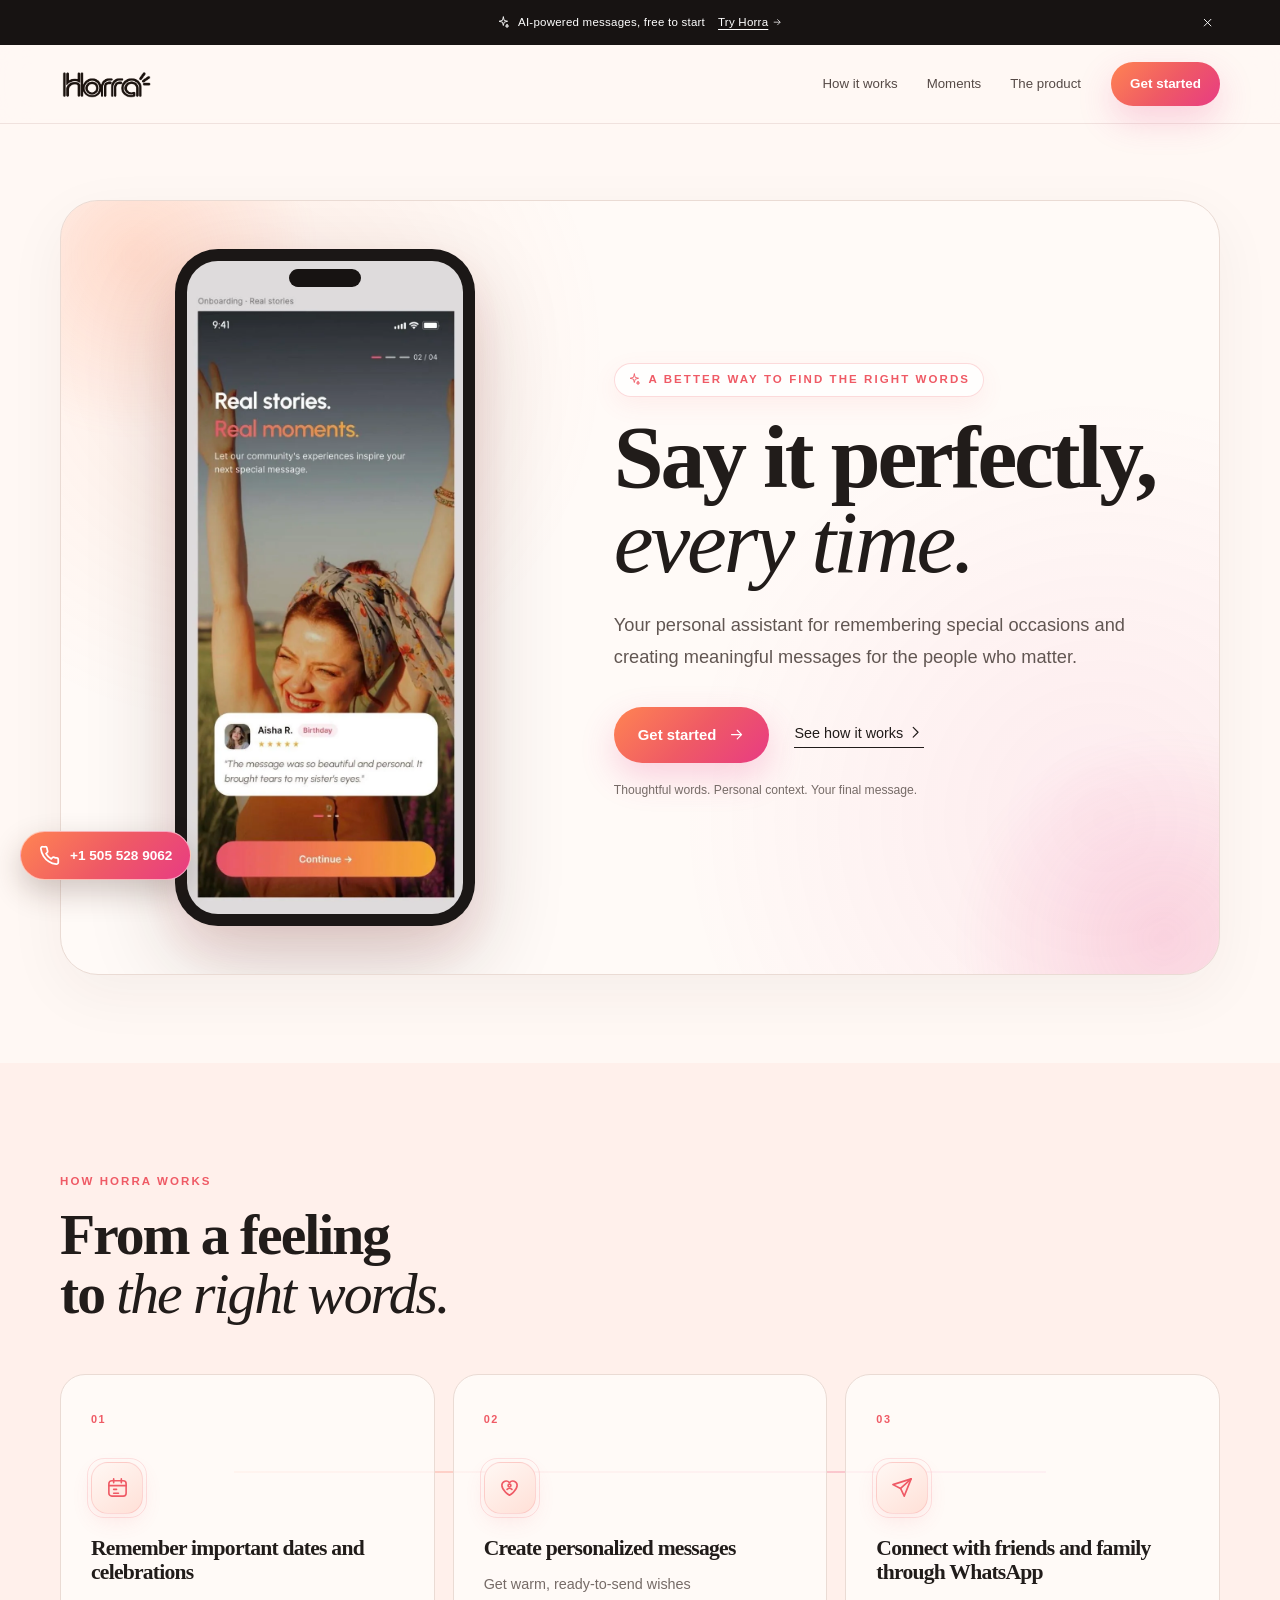
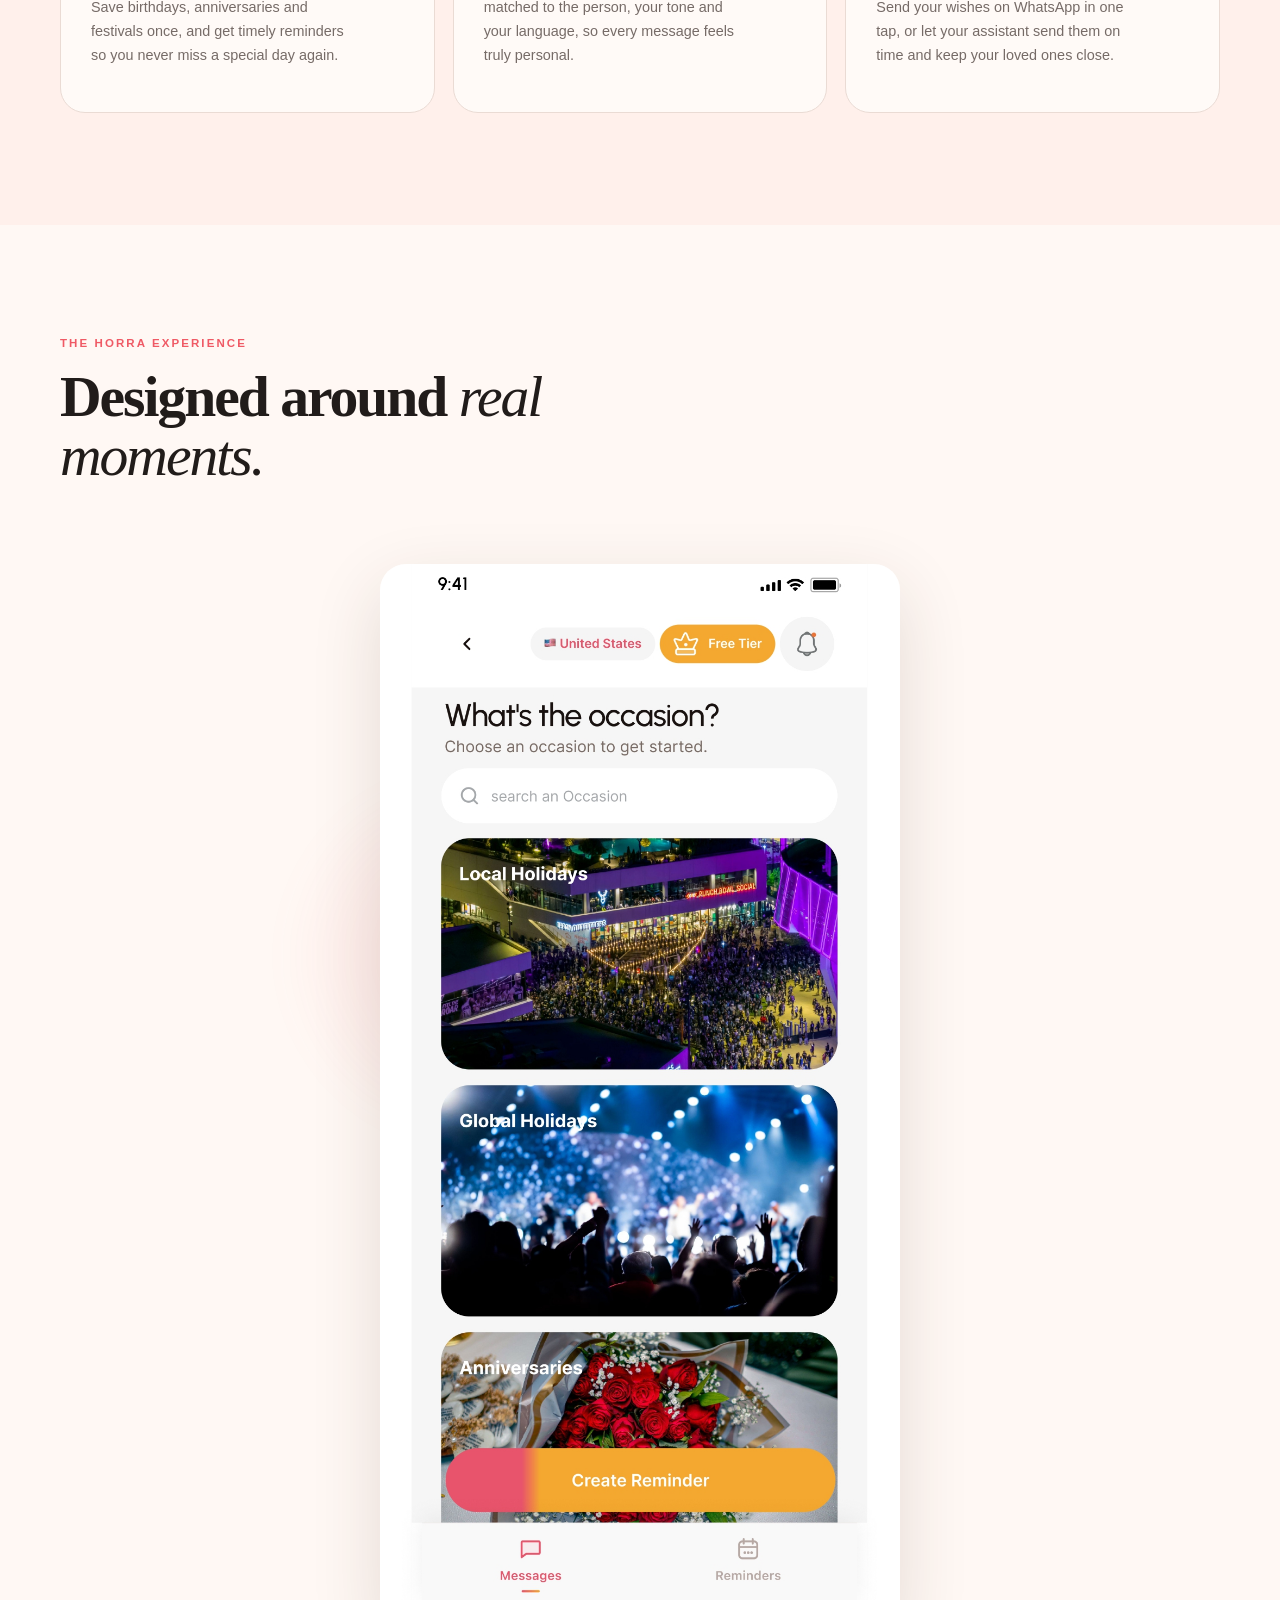
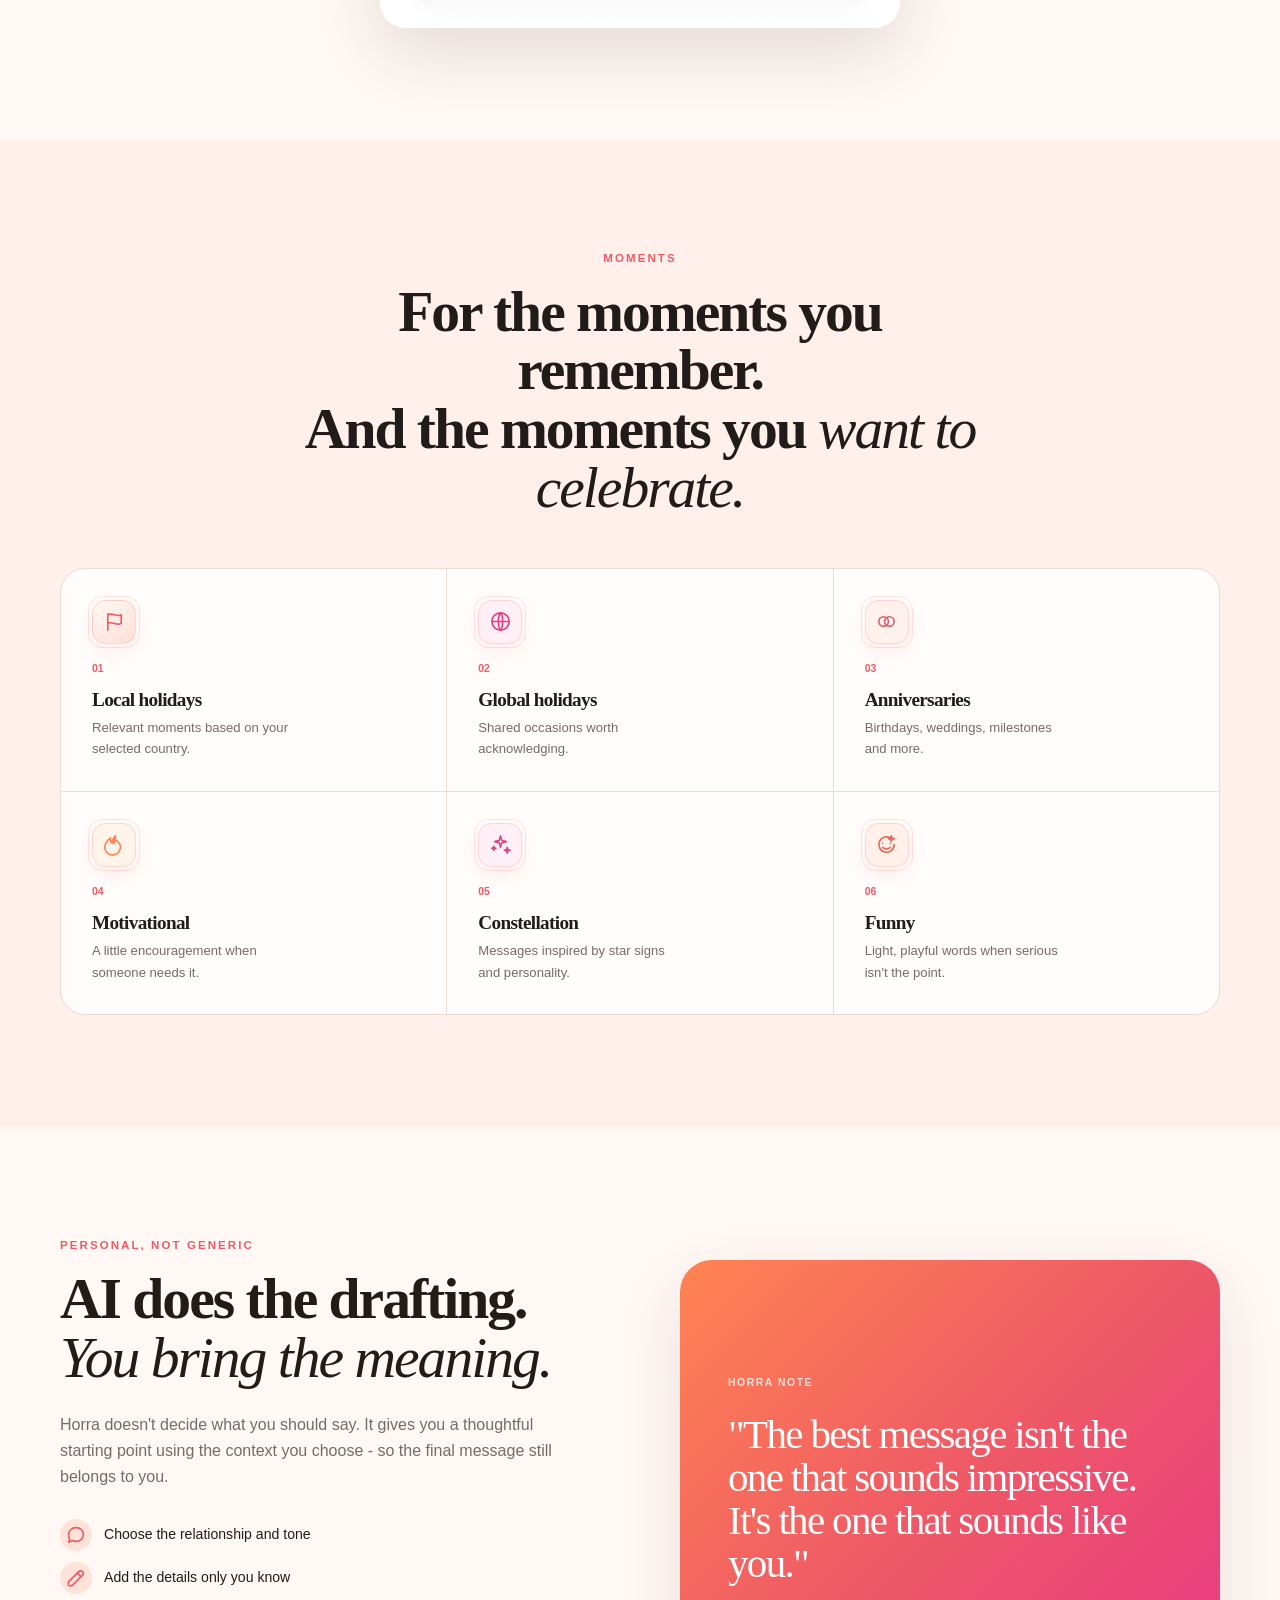
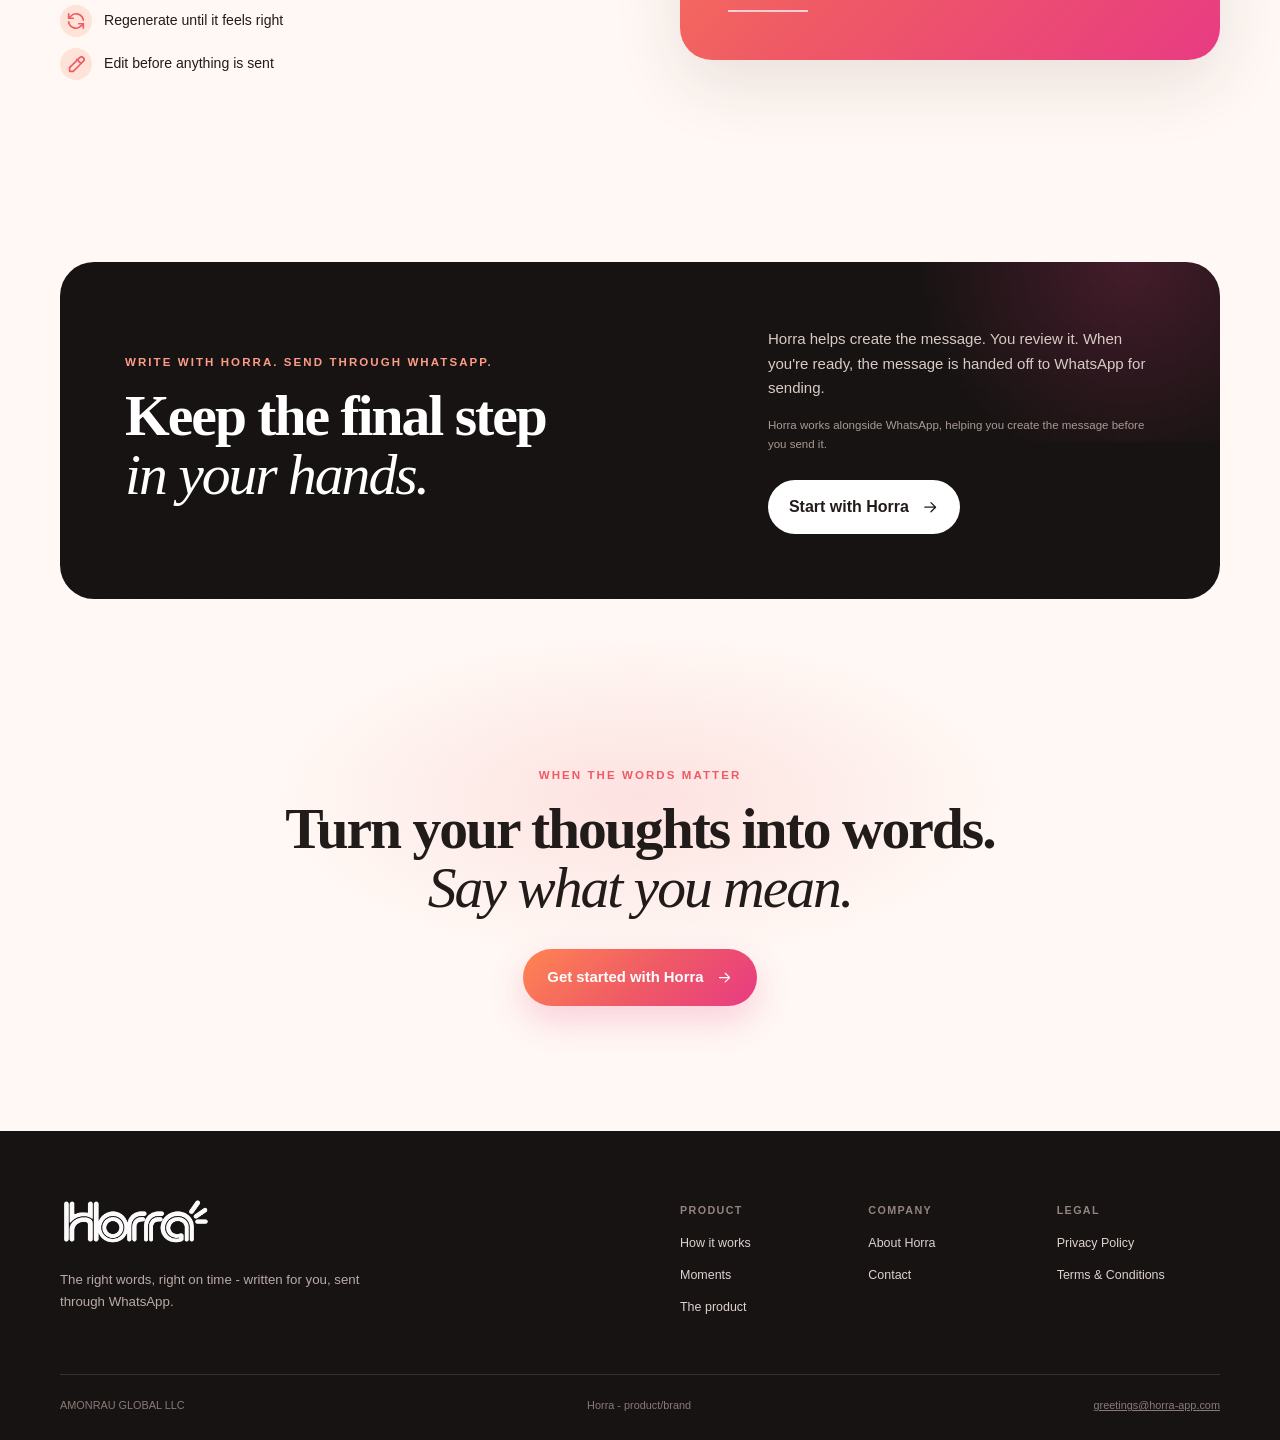
==== commit 09aa10d3: "Polish English site content and imagery Co-authored-by: Copilot <223556219+Copilot@users.noreply.git" ====
--- a/index.html
+++ b/index.html
@@ -10,12 +10,12 @@
   <meta property="og:description" content="Pick the moment. Tell Horra what matters. Get words that feel like you.">
   <meta property="og:type" content="website">
   <meta property="og:url" content="https://horraapp.com/">
-  <meta property="og:image" content="https://horraapp.com/assets/horra-hero-screen.jpg">
+  <meta property="og:image" content="https://horraapp.com/app/assets/Horra%20home%20page%20image.png">
   <meta property="og:image:alt" content="Horra app preview and brand logo">
   <meta name="twitter:card" content="summary_large_image">
   <meta name="twitter:title" content="Horra - Say it perfectly, every time.">
   <meta name="twitter:description" content="Pick the moment. Tell Horra what matters. Get words that feel like you.">
-  <meta name="twitter:image" content="https://horraapp.com/assets/horra-hero-screen.jpg">
+  <meta name="twitter:image" content="https://horraapp.com/app/assets/Horra%20home%20page%20image.png">
   <link rel="canonical" href="https://horraapp.com/">
   <link rel="icon" type="image/png" href="assets/horrax.png">
   <link rel="apple-touch-icon" href="assets/horrax.png">
@@ -84,11 +84,10 @@
           <div class="hero-screen-wrap">
             <img
               class="hero-screen-image"
-              src="assets/horra-hero-screen.jpg"
-              srcset="assets/horra-hero-screen.jpg 1x, assets/horra-hero-screen@2x.jpg 2x, assets/horra-hero-screen@3x.jpg 3x, assets/horra-hero-screen@4x.jpg 4x"
-              alt="Horra app screen showing Say it perfectly, every time."
-              width="260"
-              height="584"
+              src="app/assets/Horra%20home%20page%20image.png"
+              alt="Horra onboarding screen introducing real stories and real moments."
+              width="676"
+              height="1600"
               decoding="async"
               fetchpriority="high"
             >
@@ -98,7 +97,7 @@
         <div class="hero-banner-copy reveal">
           <p class="eyebrow eyebrow-pill"><svg class="icon icon-small"><use href="#icon-sparkle"/></svg>A BETTER WAY TO FIND THE RIGHT WORDS</p>
           <h1>Say it perfectly,<br><em>every time.</em></h1>
-          <p class="hero-lede">Choose the moment, share what matters, and let Horra shape your thoughts into a personal message that feels like you.</p>
+          <p class="hero-lede">Your personal assistant for remembering special occasions and creating meaningful messages for the people who matter.</p>
           <div class="hero-actions" id="start">
             <a class="button button-primary button-large" href="https://play.google.com/store/apps/details?id=com.amonrauglobal.horra&amp;pcampaignid=web_share">Get started <svg class="icon"><use href="#icon-arrow"/></svg></a>
             <a class="text-link" href="#how">See how it works <svg class="icon"><use href="#icon-chevron"/></svg></a>
@@ -118,20 +117,20 @@
           <article class="step-card">
             <span class="step-number">01</span>
             <div class="step-icon"><svg class="icon"><use href="#icon-calendar"/></svg></div>
-            <h3>Choose the moment</h3>
-            <p>Start with the reason you're reaching out - a birthday, anniversary, holiday, milestone, motivation, or something playful.</p>
+            <h3>Remember important dates and celebrations</h3>
+            <p>Save birthdays, anniversaries and festivals once, and get timely reminders so you never miss a special day again.</p>
           </article>
           <article class="step-card">
             <span class="step-number">02</span>
             <div class="step-icon"><svg class="icon"><use href="#icon-heart-user"/></svg></div>
-            <h3>Tell Horra what matters</h3>
-            <p>Choose the person, relationship, tone and details that make the message personal instead of generic.</p>
+            <h3>Create personalized messages</h3>
+            <p>Get warm, ready-to-send wishes matched to the person, your tone and your language, so every message feels truly personal.</p>
           </article>
           <article class="step-card">
             <span class="step-number">03</span>
             <div class="step-icon"><svg class="icon"><use href="#icon-send"/></svg></div>
-            <h3>Review. Then send.</h3>
-            <p>Read it, regenerate it, edit it until it feels right. You decide what gets sent through WhatsApp.</p>
+            <h3>Connect with friends and family through WhatsApp</h3>
+            <p>Send your wishes on WhatsApp in one tap, or let your assistant send them on time and keep your loved ones close.</p>
           </article>
         </div>
       </div>
@@ -148,55 +147,15 @@
         </div>
 
         <div class="product-showcase">
-          <div class="device-card device-card-large">
-            <div class="phone phone-showcase">
-              <div class="phone-top"><span>9:41</span><span>â— â— â–°</span></div>
-              <div class="app-screen">
-                <div class="app-bar"><span>Horra</span><span>United StatesâŒ„</span></div>
-                <div class="screen-progress"><i></i></div>
-                <p class="screen-kicker">STEP 01</p>
-                <h3>What's the occasion?</h3>
-                <p class="screen-muted">Choose a moment and we'll help you find the right words.</p>
-                <div class="occasion-grid">
-                  <div><svg class="icon"><use href="#icon-flag"/></svg><strong>Local<br>Holidays</strong></div>
-                  <div><svg class="icon"><use href="#icon-globe"/></svg><strong>Global<br>Holidays</strong></div>
-                  <div><svg class="icon"><use href="#icon-rings"/></svg><strong>Anniversaries</strong></div>
-                  <div><svg class="icon"><use href="#icon-flame"/></svg><strong>Motivational</strong></div>
-                  <div><svg class="icon"><use href="#icon-stars"/></svg><strong>Constellation</strong></div>
-                  <div><svg class="icon"><use href="#icon-laugh"/></svg><strong>Funny</strong></div>
-                </div>
-                <div class="app-bottom"><span>Messages</span><span>Reminders</span></div>
-              </div>
-            </div>
-          </div>
-
-          <div class="device-column">
-            <div class="device-card">
-              <div class="phone phone-small">
-                <div class="phone-top"><span>9:41</span><span>â— â— â–°</span></div>
-                <div class="app-screen">
-                  <div class="app-bar"><span>Horra</span></div>
-                  <div class="screen-progress"><i style="width:66%"></i></div>
-                  <p class="screen-kicker">STEP 02</p>
-                  <h3>Which anniversary?</h3>
-                  <div class="choice-list">
-                    <div><span><svg class="icon"><use href="#icon-calendar"/></svg></span>Birthday <b><svg class="icon"><use href="#icon-chevron"/></svg></b></div>
-                    <div><span><svg class="icon"><use href="#icon-rings"/></svg></span>Wedding Anniversary <b><svg class="icon"><use href="#icon-chevron"/></svg></b></div>
-                    <div><span><svg class="icon"><use href="#icon-stars"/></svg></span>Business Anniversary <b><svg class="icon"><use href="#icon-chevron"/></svg></b></div>
-                    <div><span><svg class="icon"><use href="#icon-flame"/></svg></span>Work Milestone <b><svg class="icon"><use href="#icon-chevron"/></svg></b></div>
-                    <div><span><svg class="icon"><use href="#icon-sparkle"/></svg></span>Graduation <b><svg class="icon"><use href="#icon-chevron"/></svg></b></div>
-                    <div><span><svg class="icon"><use href="#icon-heart-user"/></svg></span>Baby Shower <b><svg class="icon"><use href="#icon-chevron"/></svg></b></div>
-                  </div>
-                </div>
-              </div>
-            </div>
-
-            <div class="message-card">
-              <span class="message-label">A MESSAGE, MADE PERSONAL</span>
-              <p>â€œHappy birthday. I hope today gives you a little reminder of how much the people around you value having you in their lives.â€</p>
-              <div class="message-footer"><span>Warm Â· Personal</span><button type="button" aria-label="Regenerate message"><svg class="icon"><use href="#icon-refresh"/></svg> Regenerate</button></div>
-            </div>
-          </div>
+          <img
+            class="experience-image"
+            src="app/assets/real_experience.jpg"
+            alt="Horra app experience showing occasion choices and reminders."
+            width="957"
+            height="1957"
+            loading="lazy"
+            decoding="async"
+          >
         </div>
       </div>
     </section>
@@ -233,7 +192,7 @@
         </div>
         <div class="quote-card">
           <span>HORRA NOTE</span>
-          <blockquote>â€œThe best message isn't the one that sounds impressive. It's the one that sounds like you.â€</blockquote>
+          <blockquote>"The best message isn't the one that sounds impressive. It's the one that sounds like you."</blockquote>
           <div class="quote-line"></div>
         </div>
       </div>
@@ -263,7 +222,7 @@
 
   <div class="join-modal" aria-hidden="true">
     <div class="join-modal-panel" role="dialog" aria-modal="true" aria-labelledby="join-title">
-      <button class="join-modal-close" type="button" aria-label="Close join form">Ã—</button>
+      <button class="join-modal-close" type="button" aria-label="Close join form">x</button>
       <p class="eyebrow">JOIN US</p>
       <h2 id="join-title">Be the first to know</h2>
       <p>We will keep you informed as a Horra customer.</p>
@@ -299,7 +258,6 @@
       </div>
     </div>
     <div class="container footer-bottom">
-      <span>Â© 2026 AMONRAU GLOBAL LLC - Horra. All rights reserved.</span>
       <span>AMONRAU GLOBAL LLC</span>
       <span>Horra - product/brand</span>
       <span><a href="mailto:greetings@horra-app.com">greetings@horra-app.com</a></span>
--- a/styles.css
+++ b/styles.css
@@ -234,6 +234,8 @@
 .call-us-float svg{width:21px;height:21px;flex:0 0 auto;fill:none;stroke:currentColor;stroke-width:2;stroke-linecap:round;stroke-linejoin:round}
 .call-us-float:hover,.call-us-float:focus-visible{transform:translateY(-3px);box-shadow:0 16px 36px rgba(67,39,30,.3)}
 .call-us-float:focus-visible{outline:3px solid rgba(239,90,101,.35);outline-offset:4px}
+.product-showcase{display:flex;justify-content:center}
+.experience-image{display:block;width:min(100%,520px);height:auto;border-radius:26px;box-shadow:0 24px 70px rgba(67,39,30,.14)}
 @media(max-width:600px){.call-us-float{left:14px;bottom:14px;padding:12px 15px;font-size:.8rem}}
 @media(prefers-reduced-motion:reduce){.call-us-float{transition:none}}
 @media(max-width:600px){
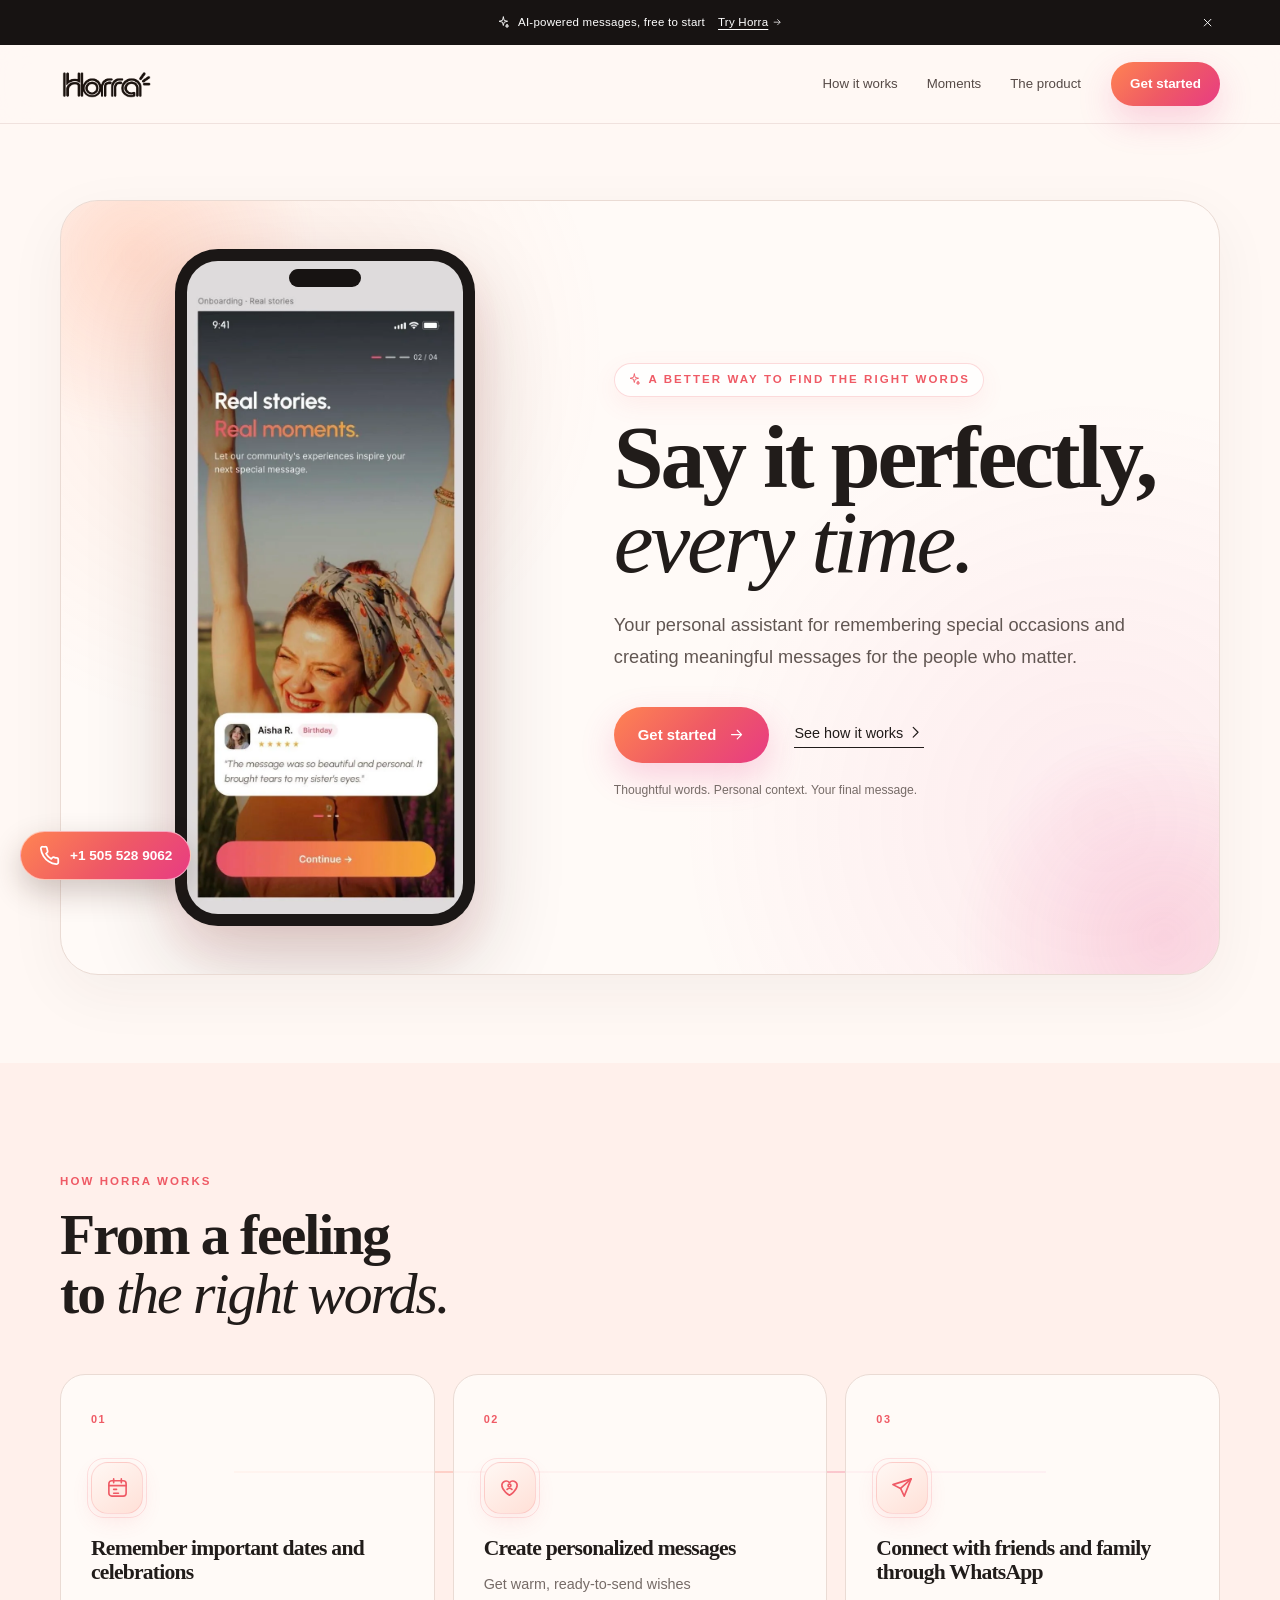
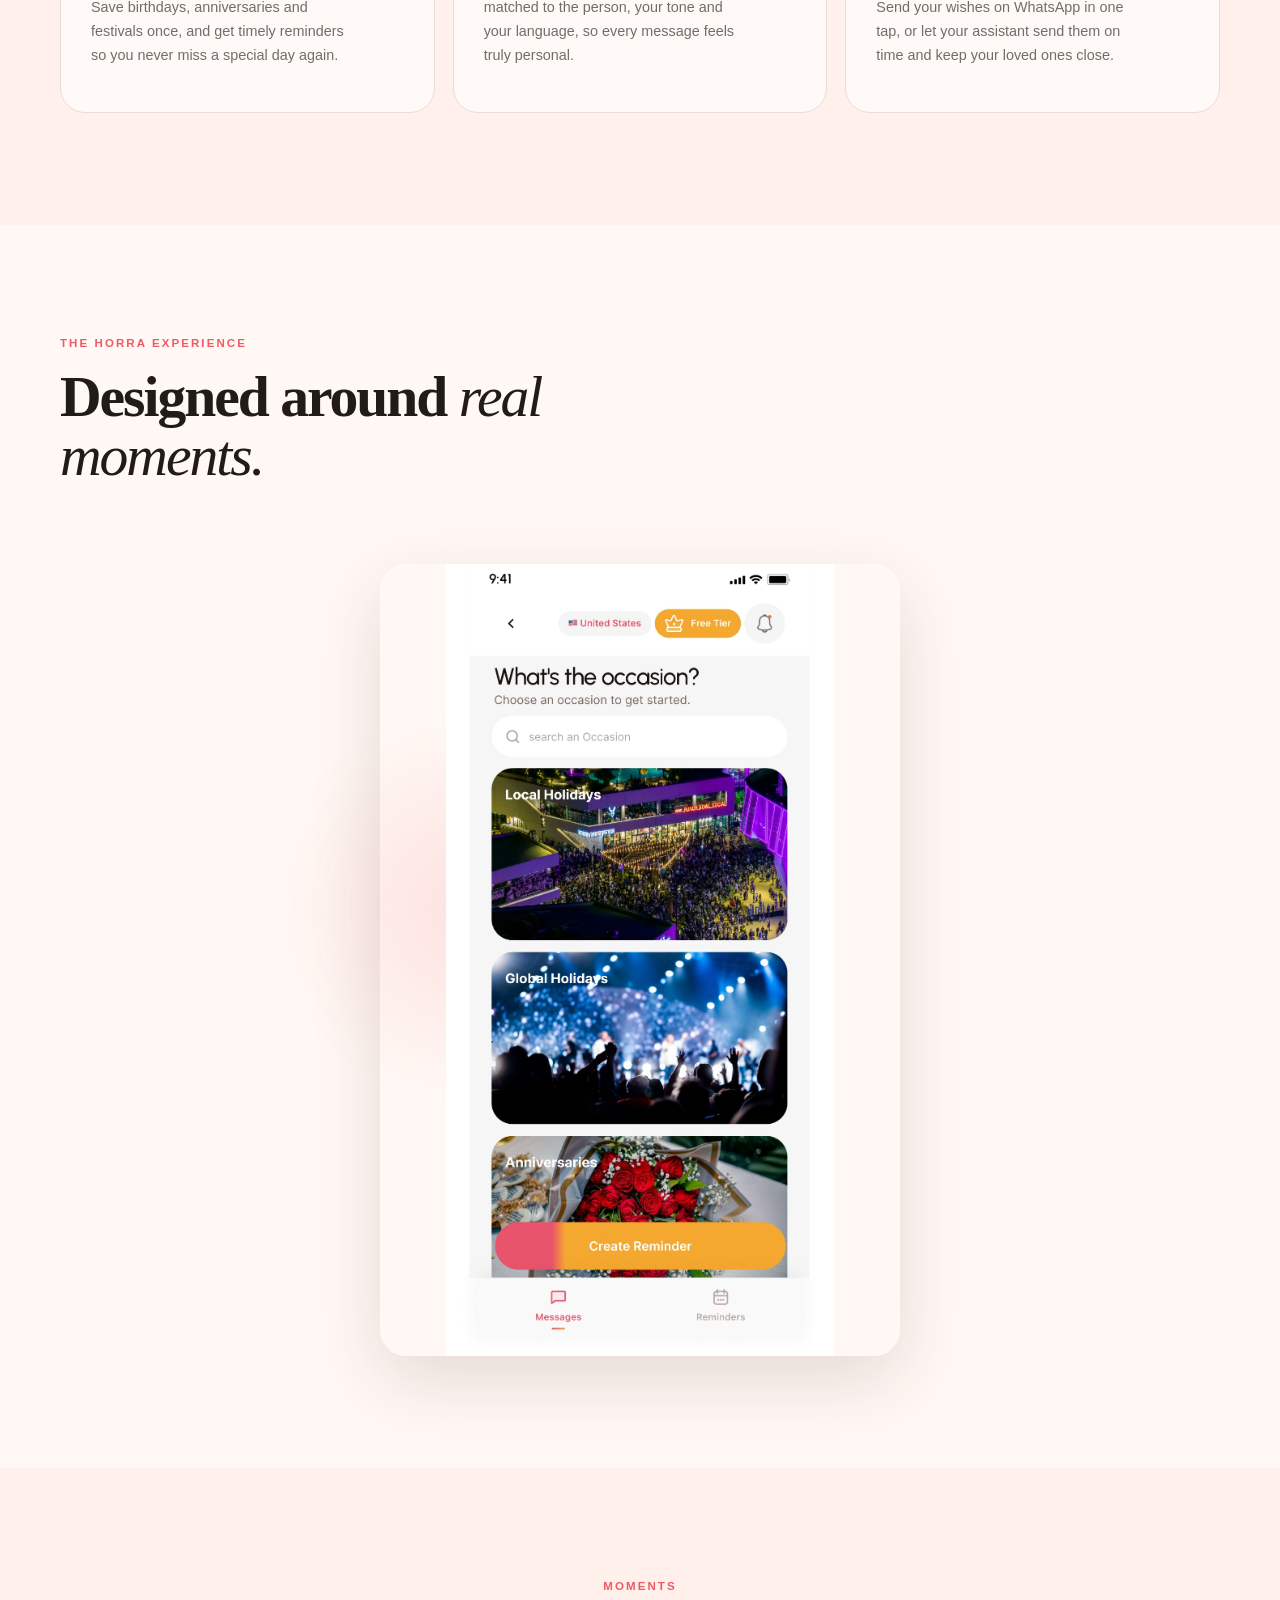
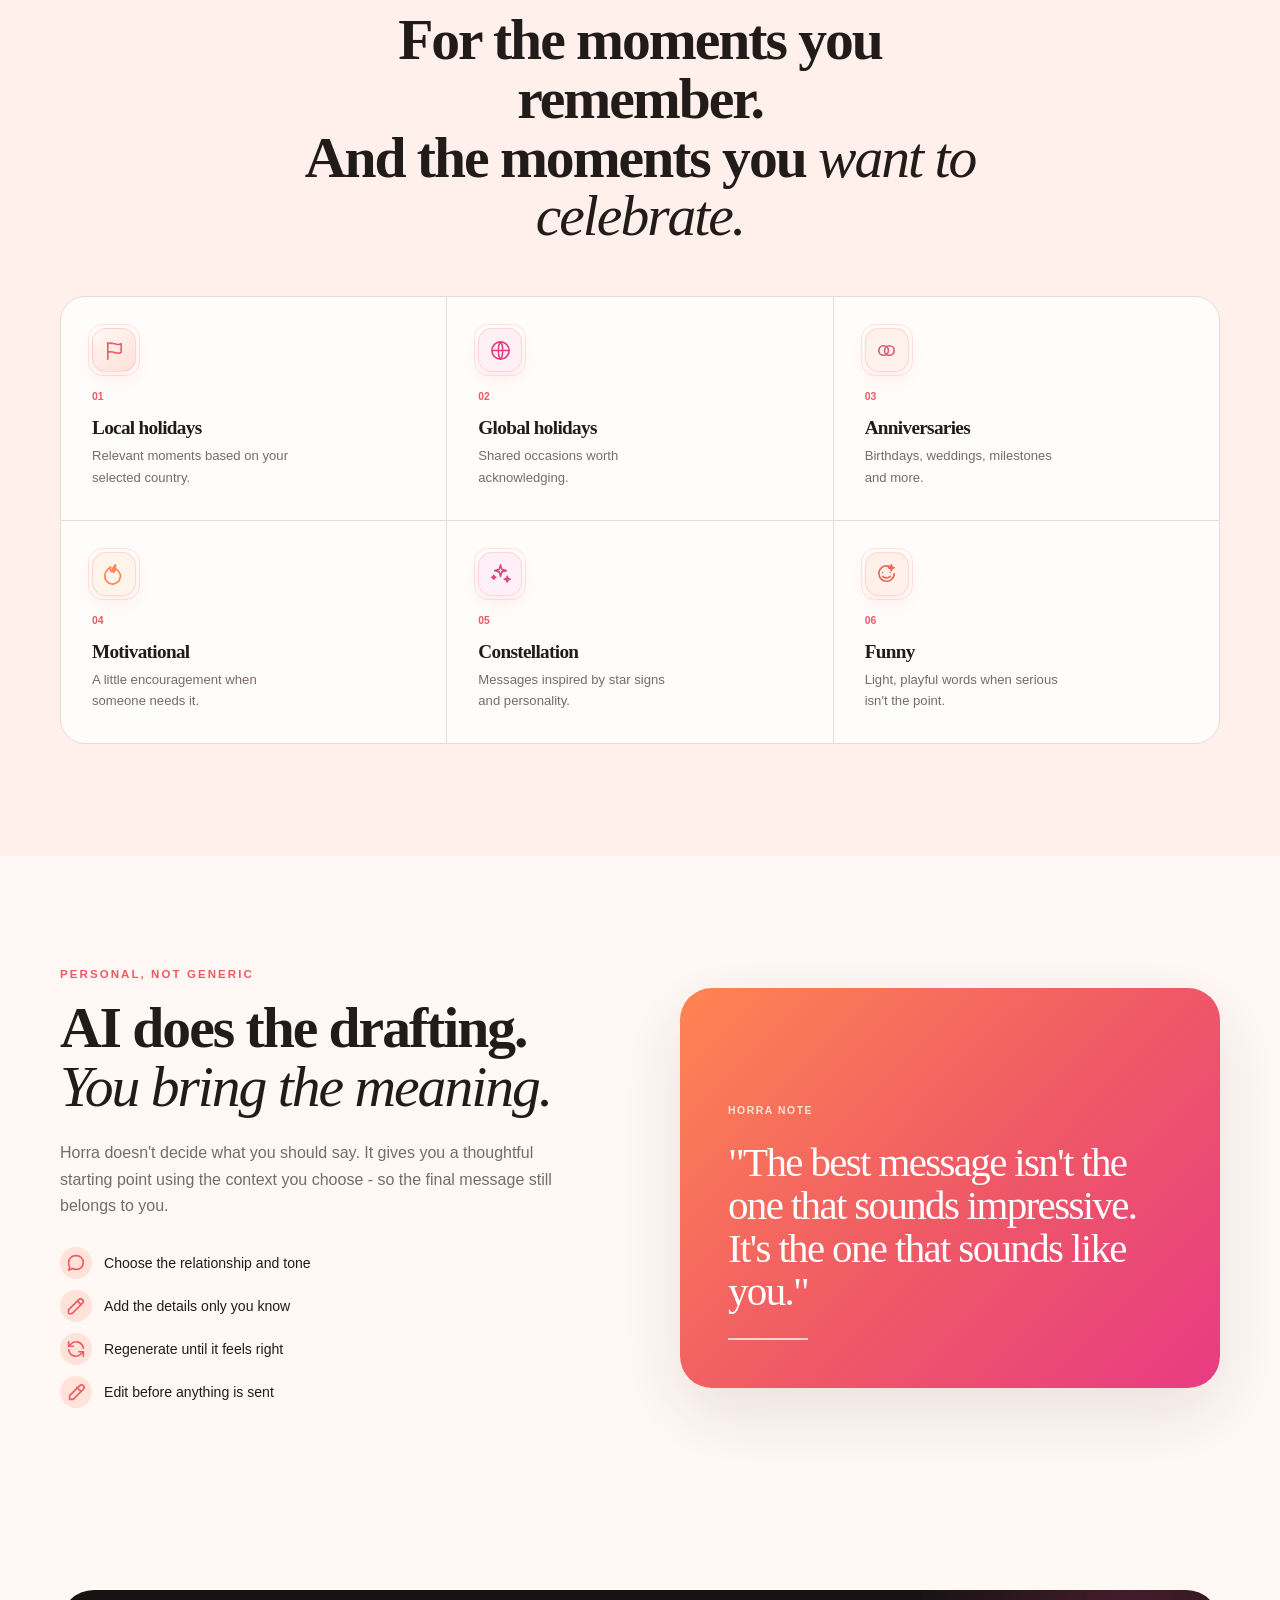
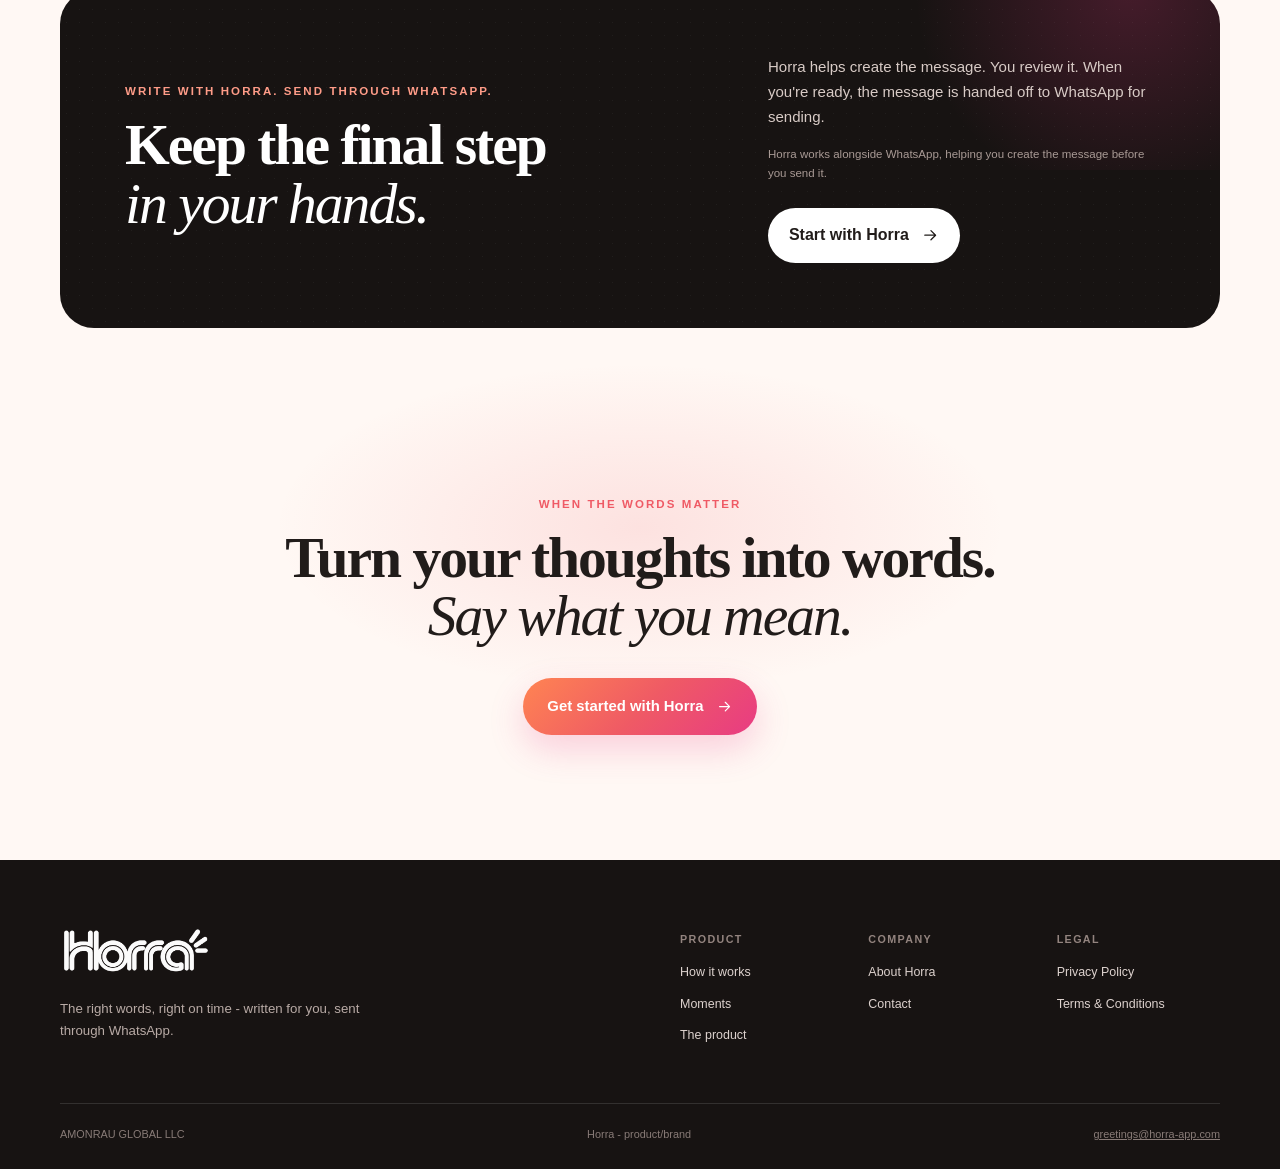
==== commit 6bb6cb46: "Add timed Horra download popup Co-authored-by: Copilot <223556219+Copilot@users.noreply.github.com>" ====
--- a/index.html
+++ b/index.html
@@ -220,6 +220,19 @@
     </section>
   </main>
 
+  <div class="download-promo" aria-hidden="true">
+    <div class="download-promo-panel" role="dialog" aria-modal="true" aria-labelledby="download-promo-title" aria-describedby="download-promo-copy">
+      <button class="download-promo-close" type="button" aria-label="Close download offer">x</button>
+      <div class="download-promo-images">
+        <img class="download-promo-logo" src="app/assets/horra%20logo.png" width="240" height="240" alt="Horra">
+        <img class="download-promo-badge" src="app/assets/download%20horra.png" width="918" height="309" alt="Get it on Google Play">
+      </div>
+      <h2 id="download-promo-title">Make every moment matter.</h2>
+      <p id="download-promo-copy">Remember special occasions and create meaningful messages with Horra.</p>
+      <a class="button button-primary button-large download-promo-button" href="https://play.google.com/store/apps/details?id=com.amonrauglobal.horra&amp;pcampaignid=web_share">Download Horra <svg class="icon"><use href="#icon-arrow"/></svg></a>
+    </div>
+  </div>
+
   <div class="join-modal" aria-hidden="true">
     <div class="join-modal-panel" role="dialog" aria-modal="true" aria-labelledby="join-title">
       <button class="join-modal-close" type="button" aria-label="Close join form">x</button>
--- a/styles.css
+++ b/styles.css
@@ -18,7 +18,7 @@
 *{box-sizing:border-box}
 html{scroll-behavior:smooth;overflow-x:clip}
 body{margin:0;background:var(--cream);color:var(--ink);font-family:var(--sans);line-height:1.65;-webkit-font-smoothing:antialiased;overflow-x:hidden}
-body.menu-open{overflow:hidden}
+body.menu-open,body.promo-open{overflow:hidden}
 a{color:inherit}
 button{font:inherit}
 .container{width:min(1160px,calc(100% - 44px));margin:0 auto}
@@ -154,6 +154,21 @@
 .footer-links a{display:block;color:#ddd2ce;text-decoration:none;font-size:.78rem;margin-top:11px}
 .footer-links a:hover{color:#fff}
 .footer-bottom{display:flex;justify-content:space-between;gap:20px;padding-top:22px;color:#887b77;font-size:.68rem}
+
+.download-promo{position:fixed;inset:0;z-index:130;display:grid;place-items:center;padding:24px;background:rgba(35,25,22,.34);backdrop-filter:blur(8px);opacity:0;visibility:hidden;pointer-events:none;transition:opacity .45s ease,visibility .45s ease}
+.download-promo.is-open{opacity:1;visibility:visible;pointer-events:auto}
+.download-promo-panel{position:relative;width:min(460px,100%);max-height:min(90vh,760px);max-height:min(90svh,760px);overflow-y:auto;padding:38px 36px 34px;border:1px solid rgba(255,255,255,.82);border-radius:30px;background:linear-gradient(155deg,#fffdfb 0%,#fff5f0 100%);box-shadow:0 28px 90px rgba(37,25,21,.2);text-align:center;transform:translateY(12px) scale(.985);transition:transform .45s cubic-bezier(.2,.8,.2,1)}
+.download-promo.is-open .download-promo-panel{transform:none}
+.download-promo-close{position:absolute;top:14px;right:14px;width:38px;height:38px;border:1px solid var(--line);border-radius:50%;background:#fff;color:var(--ink);font:500 1.15rem/1 var(--sans);cursor:pointer}
+.download-promo-images{display:flex;align-items:center;justify-content:center;gap:22px;margin:0 auto 22px}
+.download-promo-logo{display:block;width:clamp(112px,30vw,148px);height:auto;aspect-ratio:1;object-fit:cover;border-radius:26px;box-shadow:0 12px 30px rgba(67,39,30,.12)}
+.download-promo-badge{display:block;width:clamp(96px,25vw,124px);height:auto;object-fit:contain}
+.download-promo h2{margin:0 0 12px;font-size:clamp(1.8rem,5vw,2.4rem);line-height:1.1}
+.download-promo p{max-width:34ch;margin:0 auto 24px;color:var(--muted);font-size:.96rem}
+.download-promo-button{min-width:220px}
+.download-promo-button .icon{width:18px;height:18px;fill:none;stroke:currentColor;stroke-width:1.8}
+@media(max-width:600px){.download-promo{padding:16px}.download-promo-panel{padding:40px 22px 26px;border-radius:25px}.download-promo-images{gap:16px;margin-bottom:20px}.download-promo-logo{width:clamp(94px,34vw,132px);border-radius:22px}.download-promo-badge{width:clamp(72px,27vw,112px)}.download-promo-button{width:100%;min-width:0}}
+@media(prefers-reduced-motion:reduce){.download-promo,.download-promo-panel{transition:none}}
 
 .welcome-modal,.join-modal{position:fixed;inset:0;background:rgba(24,16,15,.48);display:flex;align-items:center;justify-content:center;padding:24px;opacity:0;visibility:hidden;pointer-events:none;transition:opacity .2s ease,visibility .2s ease;z-index:120}
 .welcome-modal.is-open,.join-modal.is-open{opacity:1;visibility:visible;pointer-events:auto}
@@ -234,8 +249,10 @@
 .call-us-float svg{width:21px;height:21px;flex:0 0 auto;fill:none;stroke:currentColor;stroke-width:2;stroke-linecap:round;stroke-linejoin:round}
 .call-us-float:hover,.call-us-float:focus-visible{transform:translateY(-3px);box-shadow:0 16px 36px rgba(67,39,30,.3)}
 .call-us-float:focus-visible{outline:3px solid rgba(239,90,101,.35);outline-offset:4px}
-.product-showcase{display:flex;justify-content:center}
-.experience-image{display:block;width:min(100%,520px);height:auto;border-radius:26px;box-shadow:0 24px 70px rgba(67,39,30,.14)}
+.product-showcase{display:flex;justify-content:center;align-items:center;min-width:0}
+.experience-image{display:block;width:min(100%,520px);height:auto;max-height:min(88vh,1050px);max-height:min(88svh,1050px);object-fit:contain;object-position:center;border-radius:26px;box-shadow:0 24px 70px rgba(67,39,30,.14)}
+@media(min-width:601px) and (max-width:900px){.experience-image{width:min(100%,460px);max-height:min(82vh,900px);max-height:min(82svh,900px);border-radius:22px}}
+@media(max-width:600px){.experience-image{width:min(100%,420px);height:auto;max-height:none;border-radius:18px}}
 @media(max-width:600px){.call-us-float{left:14px;bottom:14px;padding:12px 15px;font-size:.8rem}}
 @media(prefers-reduced-motion:reduce){.call-us-float{transition:none}}
 @media(max-width:600px){
